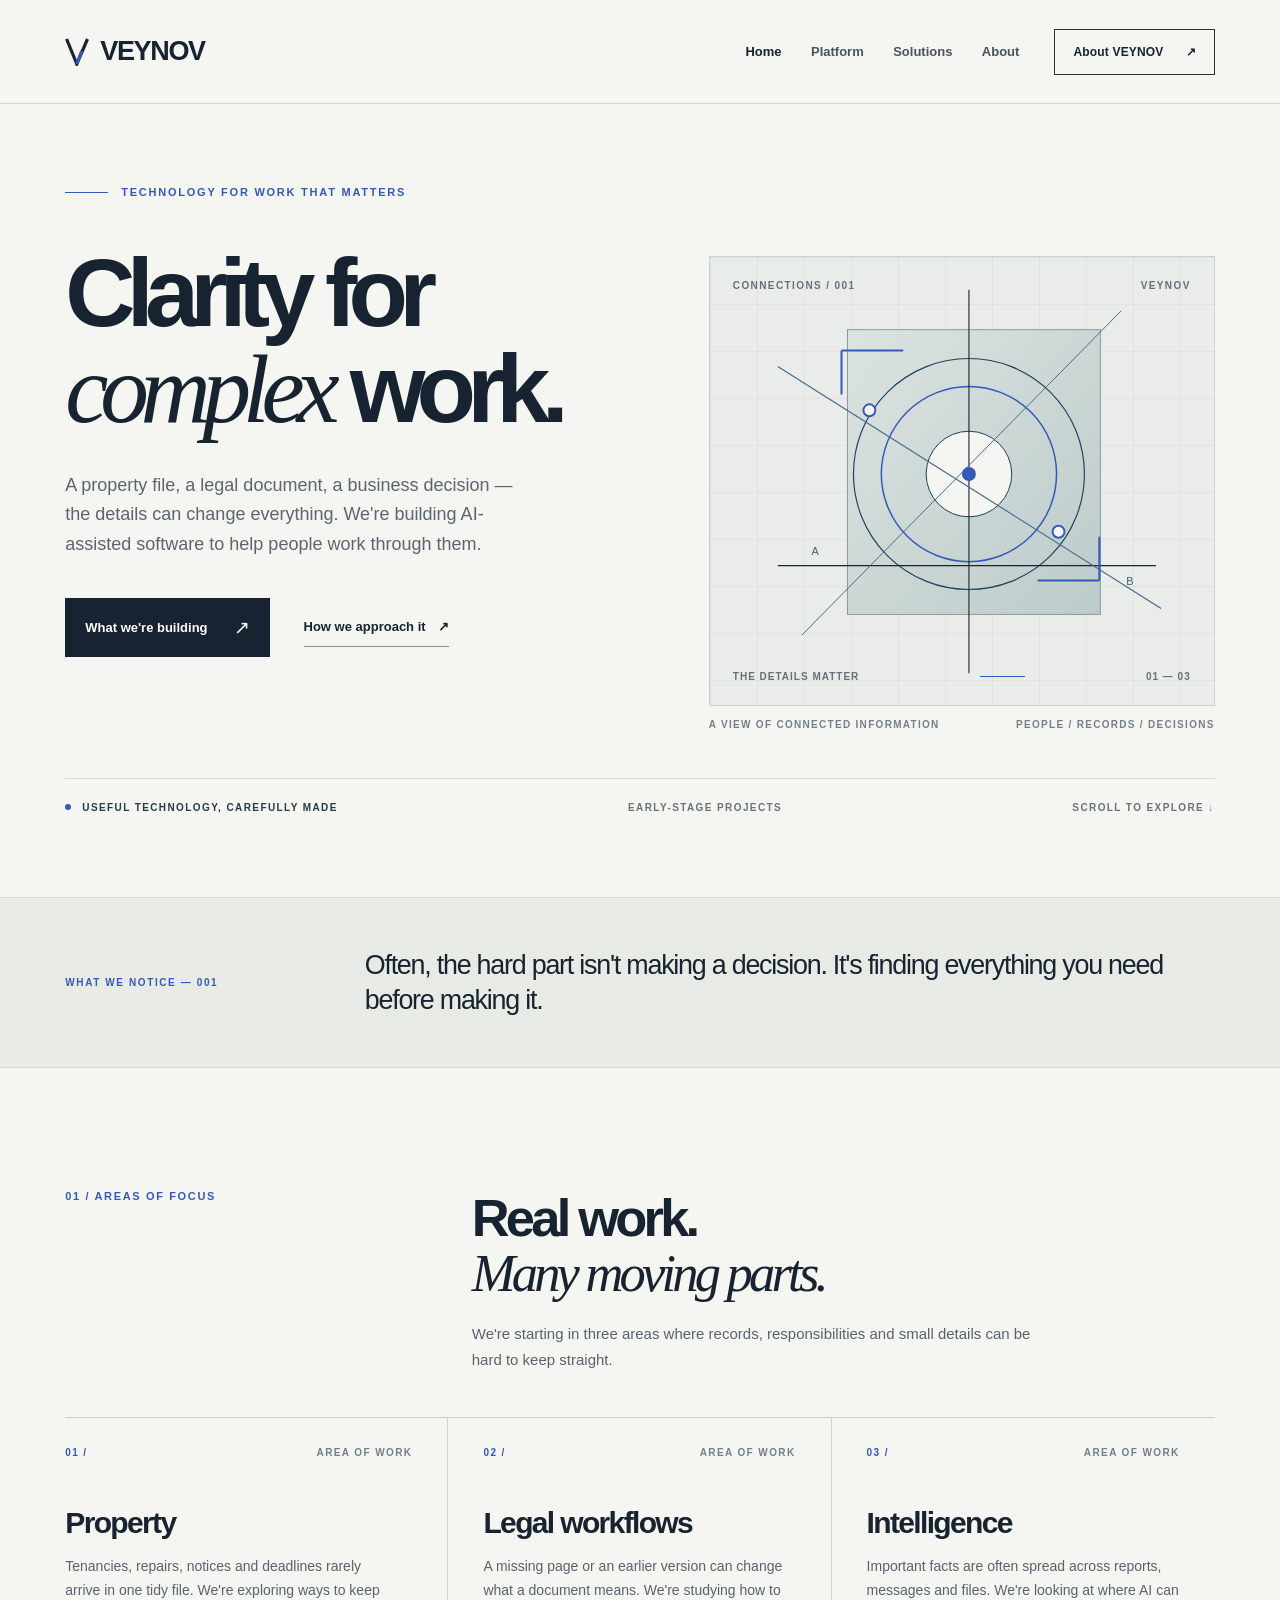
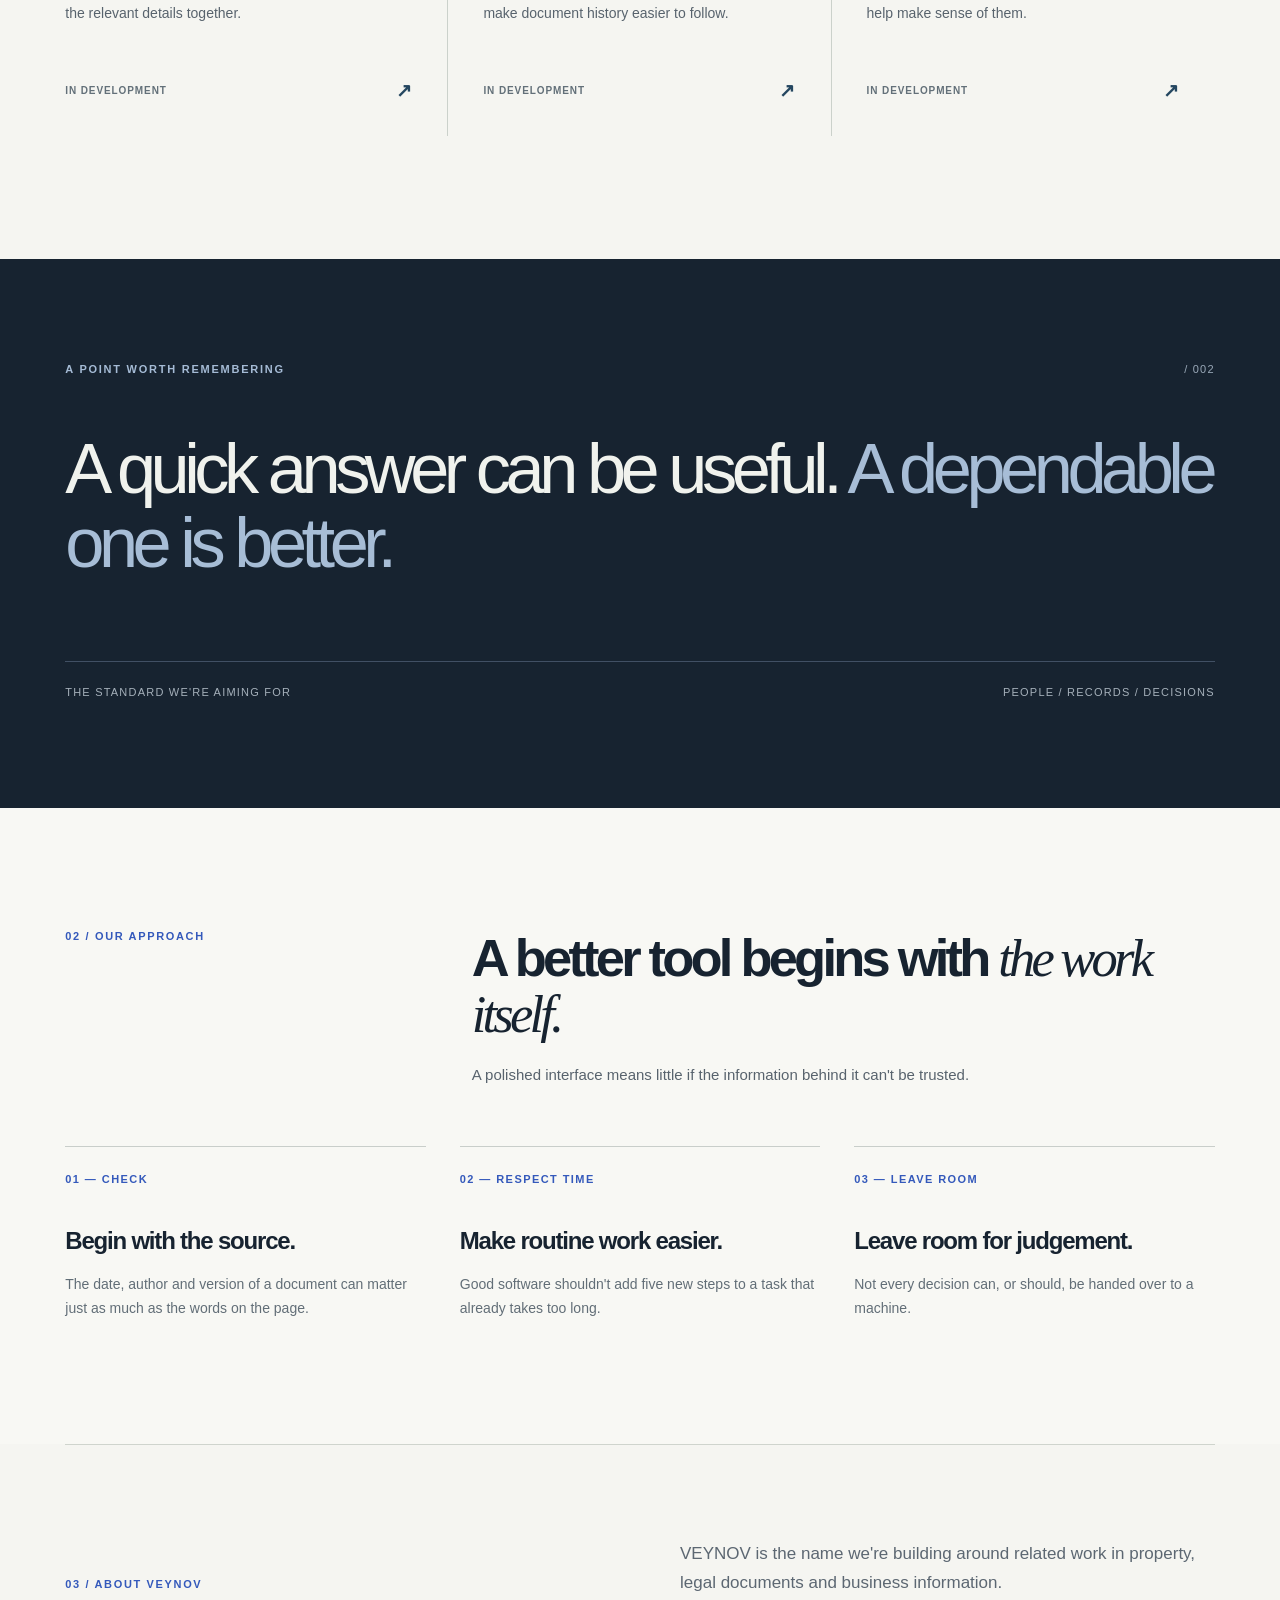
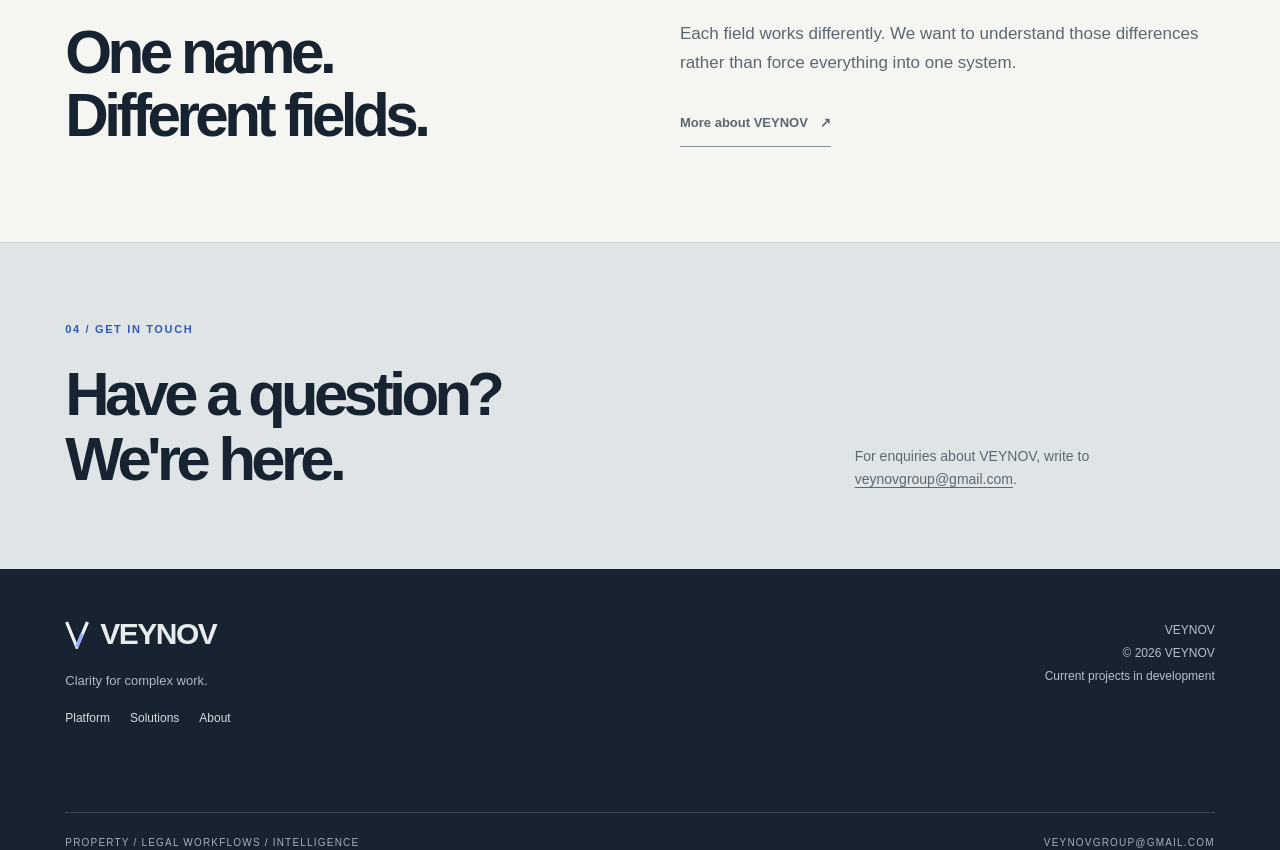
==== index.html @ aa2112ec "Add canonical and social metadata without opening indexing" ====
﻿<!doctype html><html lang="en"><head><meta charset="utf-8"><meta name="viewport" content="width=device-width, initial-scale=1"><meta name="color-scheme" content="light"><meta name="theme-color" content="#f5f5f1"><meta name="robots" content="noindex,follow"><meta name="description" content="VEYNOV is developing AI-assisted software for work where records, dates and decisions matter."><title>Clarity for complex work | VEYNOV</title><link rel="canonical" href="https://veynov.com/"><meta property="og:type" content="website"><meta property="og:site_name" content="VEYNOV"><meta property="og:title" content="Clarity for complex work | VEYNOV"><meta property="og:description" content="VEYNOV is developing AI-assisted software for work where records, dates and decisions matter."><meta property="og:url" content="https://veynov.com/"><meta name="twitter:card" content="summary"><link rel="icon" href="assets/favicon.svg" type="image/svg+xml"><link rel="stylesheet" href="assets/styles.css"></head><body><a class="skip-link" href="#main-content">Skip to content</a>
<header class="site-header"><div class="frame header-inner">
<a class="brand" href="./" aria-label="VEYNOV — Home"><svg class="brand-icon" viewBox="0 0 24 29" aria-hidden="true"><path d="M1.6 2L11.8 27 22.5 2" fill="none" stroke="currentColor" stroke-width="3.2"/><path d="M11.8 27L16.8 14" fill="none" stroke="#3459bb" stroke-width="3.2"/></svg><span class="brand-name">VEYNOV</span></a>
<nav class="nav" id="main-nav" aria-label="Main navigation"><a href="index.html" class="active" aria-current="page">Home</a><a href="platform.html">Platform</a><a href="solutions.html">Solutions</a><a href="about.html">About</a></nav>
<a class="nav-action" href="about.html">About VEYNOV <span aria-hidden="true">↗</span></a>
<button class="mobile-toggle" type="button" aria-label="Open menu" aria-controls="main-nav" aria-expanded="false"><svg viewBox="0 0 24 24" fill="none" aria-hidden="true"><path d="M3 7h18M3 12h18M3 17h18" stroke="currentColor" stroke-width="1.5" stroke-linecap="square"/></svg></button>
</div></header><main id="main-content"><div id="home"></div>
<section class="frame hero" aria-labelledby="hero-title">
<div class="hero-kicker"><span class="kicker-line"></span><span>Technology for work that matters</span></div>
<div class="hero-grid"><div class="hero-copy">
<h1 id="hero-title"><span class="line">Clarity for</span><span class="line"><span class="serif">complex</span> work.</span></h1>
<p class="hero-text">A property file, a legal document, a business decision — the details can change everything. We're building AI-assisted software to help people work through them.</p>
<div class="hero-buttons"><a class="primary-btn" href="solutions.html">What we're building <span class="arrow" aria-hidden="true">↗</span></a><a class="text-link" href="platform.html">How we approach it <span aria-hidden="true">↗</span></a></div>
</div>
<div class="hero-visual" aria-label="Abstract editorial geometric illustration depicting connected information, not a product screenshot">
<div class="visual-canvas">
<div class="canvas-top"><span>CONNECTIONS / 001</span><span>VEYNOV</span></div>
<svg viewBox="0 0 520 450" preserveAspectRatio="xMidYMid slice" aria-hidden="true"><defs><linearGradient id="recttone" x1="0" y1="0" x2="1" y2="1"><stop offset="0" stop-color="#dce3e0"/><stop offset="1" stop-color="#bccbca"/></linearGradient></defs>
<rect x="145" y="73" width="254" height="286" fill="url(#recttone)" stroke="#879aa2" stroke-width="1"/>
<circle cx="267" cy="218" r="116" fill="none" stroke="#1c415a" stroke-width="1.15"/>
<circle cx="267" cy="218" r="88" fill="none" stroke="#3459bb" stroke-width="1.5"/>
<circle cx="267" cy="218" r="43" fill="#f5f5f1" stroke="#1c415a" stroke-width="1"/>
<path d="M75 310H455M267 33V418" stroke="#172330" stroke-width="1.1"/>
<path d="M75 110L460 353" stroke="#476b8f" stroke-width="1.2"/>
<path d="M99 380L420 54" stroke="#476b8f" stroke-width="1"/>
<circle cx="267" cy="218" r="7" fill="#3459bb"/>
<circle cx="167" cy="154" r="6" fill="#f5f5f1" stroke="#3459bb" stroke-width="2"/>
<circle cx="357" cy="276" r="6" fill="#f5f5f1" stroke="#3459bb" stroke-width="2"/>
<path d="M139 94h62M139 94v44" fill="none" stroke="#3459bb" stroke-width="2"/>
<path d="M398 325h-62M398 325v-44" fill="none" stroke="#3459bb" stroke-width="2"/>
<text x="109" y="299" fill="#3e6277" font-size="11" font-family="Arial" letter-spacing="2">A</text>
<text x="425" y="329" fill="#3e6277" font-size="11" font-family="Arial" letter-spacing="2">B</text>
</svg>
<div class="canvas-bottom"><span>THE DETAILS MATTER</span><span class="bar"></span><span>01 — 03</span></div>
</div><div class="visual-caption"><span>A view of connected information</span><span>People / Records / Decisions</span></div>
</div></div>
<div class="hero-footer"><span><span class="pill-dot"></span>Useful technology, carefully made</span><span>Early-stage projects</span><span>Scroll to explore ↓</span></div>
</section>
<section class="intro-band" aria-label="VEYNOV philosophy"><div class="frame intro-inner"><span class="intro-label">WHAT WE NOTICE — 001</span><p class="intro-copy">Often, the hard part isn't making a decision. It's finding everything you need before making it.</p></div></section>
<section class="frame section" id="focus" aria-labelledby="focus-title"><div class="section-head"><span class="section-no">01 / Areas of focus</span><div><h2 class="section-title" id="focus-title">Real work.<br><em>Many moving parts.</em></h2><p class="section-sub">We're starting in three areas where records, responsibilities and small details can be hard to keep straight.</p></div></div>
<div class="focus-grid"><article class="focus-item"><div class="focus-meta"><span class="focus-number">01 /</span><span>Area of work</span></div><h3>Property</h3><p>Tenancies, repairs, notices and deadlines rarely arrive in one tidy file. We're exploring ways to keep the relevant details together.</p><div class="focus-bottom"><span>In development</span><span aria-hidden="true">↗</span></div></article>
<article class="focus-item"><div class="focus-meta"><span class="focus-number">02 /</span><span>Area of work</span></div><h3>Legal workflows</h3><p>A missing page or an earlier version can change what a document means. We're studying how to make document history easier to follow.</p><div class="focus-bottom"><span>In development</span><span aria-hidden="true">↗</span></div></article>
<article class="focus-item"><div class="focus-meta"><span class="focus-number">03 /</span><span>Area of work</span></div><h3>Intelligence</h3><p>Important facts are often spread across reports, messages and files. We're looking at where AI can help make sense of them.</p><div class="focus-bottom"><span>In development</span><span aria-hidden="true">↗</span></div></article></div></section>
<section class="ink-section" aria-labelledby="belief-title"><div class="frame"><div class="ink-top"><span class="ink-label">A POINT WORTH REMEMBERING</span><span class="ink-index">/ 002</span></div><h2 class="ink-statement" id="belief-title">A quick answer can be useful. <span>A dependable one is better.</span></h2><div class="ink-foot"><span>The standard we're aiming for</span><span>People / Records / Decisions</span></div></div></section>
<section class="approach-section" id="approach" aria-labelledby="approach-title"><div class="frame section"><div class="section-head"><span class="section-no">02 / Our approach</span><div><h2 class="section-title" id="approach-title">A better tool begins with <em>the work itself.</em></h2><p class="section-sub">A polished interface means little if the information behind it can't be trusted.</p></div></div><div class="approach-grid"><article class="approach-item"><span class="number">01 — CHECK</span><h3>Begin with the source.</h3><p>The date, author and version of a document can matter just as much as the words on the page.</p></article><article class="approach-item"><span class="number">02 — RESPECT TIME</span><h3>Make routine work easier.</h3><p>Good software shouldn't add five new steps to a task that already takes too long.</p></article><article class="approach-item"><span class="number">03 — LEAVE ROOM</span><h3>Leave room for judgement.</h3><p>Not every decision can, or should, be handed over to a machine.</p></article></div></div></section>
<section id="about" class="frame" aria-labelledby="about-title"><div class="about-grid"><div><span class="section-no">03 / About VEYNOV</span><h2 id="about-title" style="margin-top:30px">One name.<br>Different fields.</h2></div><div class="about-copy"><p>VEYNOV is the name we're building around related work in property, legal documents and business information.</p><p>Each field works differently. We want to understand those differences rather than force everything into one system.</p><a href="about.html" class="text-link">More about VEYNOV <span aria-hidden="true">↗</span></a></div></div></section>
<section class="contact" id="next" aria-labelledby="contact-title"><div class="frame contact-inner"><div><span class="section-no">04 / Get in touch</span><h2 id="contact-title">Have a question?<br>We're here.</h2></div><p class="contact-note">For enquiries about VEYNOV, write to <a href="mailto:veynovgroup@gmail.com" style="text-decoration:underline;text-underline-offset:3px">veynovgroup@gmail.com</a>.</p></div></section>
</main><footer class="site-footer"><div class="frame footer-inner"><div><a href="./" class="brand" aria-label="VEYNOV — Home"><svg class="brand-icon" viewBox="0 0 24 29" aria-hidden="true"><path d="M1.6 2L11.8 27 22.5 2" fill="none" stroke="#eef2f4" stroke-width="3.2"/><path d="M11.8 27L16.8 14" fill="none" stroke="#8faeff" stroke-width="3.2"/></svg><span class="brand-name">VEYNOV</span></a><p style="color:#aebac6;font-size:13px;margin-top:18px;line-height:1.5">Clarity for complex work.</p><nav aria-label="Footer links" class="footer-links"><a href="platform.html">Platform</a><a href="solutions.html">Solutions</a><a href="about.html">About</a></nav></div><div class="footer-right">VEYNOV<br>© 2026 VEYNOV<br>Current projects in development</div></div><div class="frame"><div class="footer-divider"></div><div class="footer-bottom"><span>Property / Legal workflows / Intelligence</span><span><a href="mailto:veynovgroup@gmail.com">veynovgroup@gmail.com</a></span></div></div></footer><script src="assets/app.js" defer></script></body></html>
---- assets/styles.css ----
:root{--ink:#172330;--ink2:#2b3845;--blue:#3459bb;--blue2:#5275cf;--paper:#f5f5f1;--off:#ebede8;--rule:#d4d8d3;--muted:#58636d;--white:#fff;--display:Arial,Helvetica,sans-serif;--body:Arial,Helvetica,sans-serif}
*,*::before,*::after{box-sizing:border-box}
html{scroll-behavior:smooth}
body{margin:0;background:var(--paper);color:var(--ink);font-family:var(--body);-webkit-font-smoothing:antialiased}
a{color:inherit;text-decoration:none}
button{font:inherit;cursor:pointer}
a:focus-visible,button:focus-visible{outline:3px solid var(--blue);outline-offset:4px}
.frame{max-width:1536px;margin:auto;padding-left:clamp(24px,5.1vw,82px);padding-right:clamp(24px,5.1vw,82px)}
.preview{background:#e8eae6;border-bottom:1px solid var(--rule);font-size:10px;font-weight:700;letter-spacing:.17em;text-transform:uppercase;color:#5a666e}
.preview-inner{display:flex;justify-content:space-between;align-items:center;min-height:31px;gap:20px}
.preview-mark{color:#31549d}
.site-header{position:relative;z-index:10;border-bottom:1px solid var(--rule);background:var(--paper)}
.header-inner{display:flex;justify-content:space-between;align-items:center;height:103px;gap:35px}
.brand{display:inline-flex;align-items:center;gap:11px;white-space:nowrap}
.brand-icon{width:24px;height:29px;display:block;flex:none}
.brand-name{font-family:var(--display);font-size:27px;line-height:1;font-weight:800;letter-spacing:-.045em}
.nav{display:flex;gap:clamp(18px,2.3vw,39px);align-items:center;margin-left:auto}
.nav a{font-size:13px;font-weight:600;color:#48535e;transition:color .2s}
.nav a:hover{color:var(--blue)}
.nav a.active{color:var(--ink)}
.nav-action{display:inline-flex;gap:22px;align-items:center;border:1px solid #253140;padding:15px 18px;font-size:12px;font-weight:700;letter-spacing:.015em;white-space:nowrap;transition:.2s}
.nav-action:hover{background:var(--ink);color:white}
.nav-action svg{width:14px;height:14px}
.mobile-toggle{display:none;border:1px solid var(--rule);background:transparent;padding:10px;align-items:center;justify-content:center;width:45px;height:43px}
.mobile-toggle svg{width:21px;height:21px}
.hero{padding-top:82px;padding-bottom:84px;position:relative;min-height:730px}
.hero-kicker{display:flex;align-items:center;gap:13px;font-size:11px;font-weight:700;letter-spacing:.16em;text-transform:uppercase;color:var(--blue);margin-bottom:47px}
.kicker-line{height:1px;width:43px;background:var(--blue)}
.hero-grid{display:grid;grid-template-columns:minmax(0,1.07fr) minmax(0,.93fr);gap:clamp(35px,4.8vw,90px);align-items:start}
h1,h2,h3,p{margin:0}
h1{font-family:var(--display);font-size:clamp(67px,7.6vw,117px);line-height:.99;letter-spacing:-.09em;font-weight:600;max-width:840px}
h1 .line{display:block;white-space:nowrap}
h1 .serif{font-family:Georgia,'Times New Roman',serif;font-style:italic;letter-spacing:-.085em;font-weight:400}
.hero-text{font-size:18px;line-height:1.65;max-width:460px;color:#5b6670;margin-top:33px}
.hero-buttons{display:flex;align-items:center;gap:34px;margin-top:38px;flex-wrap:wrap}
.primary-btn{display:inline-flex;align-items:center;justify-content:space-between;min-width:202px;gap:26px;padding:18px 20px;background:var(--ink);color:white;font-size:13px;font-weight:700;transition:background .2s}
.primary-btn:hover{background:var(--blue)}
.primary-btn .arrow{font-size:19px;font-weight:400}
.text-link{display:inline-flex;align-items:center;gap:12px;padding:12px 0;border-bottom:1px solid #88919a;font-size:13px;font-weight:700;transition:color .2s}
.text-link:hover{color:var(--blue)}
.hero-visual{margin-top:11px;min-width:0}
.visual-canvas{height:450px;position:relative;overflow:hidden;background:#e9ece8;border:1px solid #dce0db}
.visual-canvas::before{content:"";position:absolute;inset:0;background-image:linear-gradient(#bec7ca50 1px,transparent 1px),linear-gradient(90deg,#bec7ca50 1px,transparent 1px);background-size:47px 47px;opacity:.7}
.visual-canvas svg{position:absolute;inset:0;width:100%;height:100%}
.canvas-top{position:absolute;top:23px;left:23px;right:23px;display:flex;justify-content:space-between;color:#647078;font-size:10px;letter-spacing:.14em;font-weight:700;z-index:2}
.canvas-bottom{position:absolute;bottom:23px;left:23px;right:23px;display:flex;justify-content:space-between;align-items:center;color:#66717a;font-size:10px;letter-spacing:.1em;font-weight:700;z-index:2}
.canvas-bottom .bar{width:45px;height:1px;background:var(--blue)}
.visual-caption{display:flex;justify-content:space-between;align-items:center;margin-top:13px;font-size:10px;letter-spacing:.13em;text-transform:uppercase;font-weight:700;color:#748087}
.hero-footer{display:flex;align-items:center;justify-content:space-between;margin-top:48px;padding-top:23px;border-top:1px solid var(--rule);font-size:10px;font-weight:700;text-transform:uppercase;letter-spacing:.14em;color:#69737a}
.hero-footer span:first-child{color:#273a48}
.pill-dot{display:inline-block;width:6px;height:6px;margin-right:11px;border-radius:50%;background:var(--blue);vertical-align:1px}
.intro-band{background:#e8eae5;border-top:1px solid #d5d9d3;border-bottom:1px solid #d5d9d3}
.intro-inner{min-height:169px;display:flex;align-items:center;justify-content:space-between;gap:35px}
.intro-label{color:var(--blue);font-size:10px;font-weight:700;letter-spacing:.16em;white-space:nowrap}
.intro-copy{font-size:clamp(20px,2.1vw,30px);line-height:1.3;letter-spacing:-.046em;max-width:850px;font-weight:500}
.section{padding-top:122px;padding-bottom:123px}
.section-head{display:grid;grid-template-columns:1fr 2fr;gap:35px;padding-bottom:43px;align-items:start}
.section-no{font-size:11px;color:var(--blue);font-weight:700;letter-spacing:.15em;text-transform:uppercase}
.section-title{font-size:clamp(39px,4.1vw,63px);font-weight:550;letter-spacing:-.072em;line-height:1.05;max-width:860px}
.section-title em{font-family:Georgia,serif;font-weight:400}
.section-sub{max-width:570px;font-size:15px;line-height:1.75;color:var(--muted);margin-top:20px}
.focus-grid{display:grid;grid-template-columns:repeat(3,minmax(0,1fr));border-top:1px solid #cbd1cb}
.focus-item{min-height:318px;padding:29px 35px 34px 0;display:flex;flex-direction:column;position:relative;border-right:1px solid #cbd1cb}
.focus-item+.focus-item{padding-left:35px}
.focus-item:last-child{border-right:0}
.focus-meta{display:flex;align-items:center;justify-content:space-between;gap:7px;font-size:10px;text-transform:uppercase;letter-spacing:.14em;color:#718089;font-weight:700}
.focus-number{color:var(--blue)}
.focus-item h3{font-size:30px;letter-spacing:-.055em;line-height:1.15;margin-top:48px;margin-bottom:15px;font-weight:600}
.focus-item p{font-size:14px;line-height:1.68;color:var(--muted);max-width:330px}
.focus-bottom{display:flex;justify-content:space-between;margin-top:auto;padding-top:28px;align-items:center;color:#637079;text-transform:uppercase;letter-spacing:.09em;font-size:10px;font-weight:700}
.focus-bottom span:last-child{font-size:19px;color:#244660}
.ink-section{background:var(--ink);color:#f0f2ed;padding:104px 0 110px}
.ink-top{display:flex;justify-content:space-between;align-items:start;gap:30px}
.ink-label{font-size:11px;font-weight:700;letter-spacing:.16em;color:#a5bbd5}
.ink-index{color:#9aa9b8;font-size:11px;letter-spacing:.11em}
.ink-statement{font-size:clamp(42px,5.5vw,86px);line-height:1.06;max-width:1150px;letter-spacing:-.078em;margin-top:57px;font-weight:500}
.ink-statement span{color:#a7bdd6}
.ink-foot{margin-top:80px;border-top:1px solid #415064;padding-top:24px;display:flex;justify-content:space-between;gap:20px;align-items:center;color:#a5b0ba;font-size:11px;text-transform:uppercase;letter-spacing:.11em}
.approach-section{background:#f8f8f4}
.approach-grid{display:grid;grid-template-columns:repeat(3,1fr);gap:34px;margin-top:15px}
.approach-item{border-top:1px solid #c9ceca;padding-top:22px}
.approach-item .number{font-size:11px;letter-spacing:.13em;color:var(--blue);font-weight:700}
.approach-item h3{font-size:24px;letter-spacing:-.05em;margin-top:40px;margin-bottom:16px;line-height:1.18}
.approach-item p{font-size:14px;line-height:1.75;color:#626e77;max-width:360px}
.about-grid{display:grid;grid-template-columns:1fr 1fr;gap:80px;align-items:end;padding:95px 0;border-top:1px solid #cfd4cd}
.about-grid h2{font-size:clamp(40px,4.7vw,70px);font-weight:550;letter-spacing:-.075em;line-height:1.04}
.about-copy{max-width:520px;font-size:17px;line-height:1.7;color:#5c6772}
.about-copy p+p{margin-top:23px}
.about-copy .text-link{margin-top:22px}
.contact{background:#dfe5e6;border-top:1px solid #cbd3d5}
.contact-inner{padding-top:76px;padding-bottom:78px;display:flex;align-items:end;justify-content:space-between;gap:32px}
.contact h2{font-size:clamp(38px,4.8vw,65px);letter-spacing:-.075em;line-height:1.05;font-weight:550;max-width:690px;margin-top:25px}
.contact-note{font-size:14px;line-height:1.65;color:#5b6974;max-width:360px}
.site-footer{background:#172330;color:#e7ebed}
.footer-inner{padding-top:50px;padding-bottom:33px;display:flex;justify-content:space-between;gap:30px}
.site-footer .brand-name{font-size:30px}
.footer-right{font-size:12px;color:#b5c0ca;text-align:right;line-height:1.9}
.footer-divider{height:1px;background:#3b4a5a;margin-top:54px}
.footer-bottom{display:flex;justify-content:space-between;gap:20px;padding-top:22px;font-size:10px;line-height:1.5;text-transform:uppercase;letter-spacing:.12em;color:#a4b0bb}
@media(max-width:1100px){.header-inner{height:88px}.nav{gap:17px}.nav-action{display:none}.hero{min-height:0}.hero-grid{gap:30px}h1{font-size:clamp(60px,7.1vw,87px)}.visual-canvas{height:395px}.hero-footer{margin-top:40px}}
@media(max-width:760px){
.frame{padding-left:24px;padding-right:24px}.preview-inner{min-height:29px}.preview{font-size:9px;letter-spacing:.08em}.preview-inner span:last-child{display:none}
.site-header{border-bottom:1px solid #d7dbd4}.header-inner{height:73px}.brand{gap:8px}.brand-icon{width:20px;height:24px}.brand-name{font-size:24px}.mobile-toggle{display:inline-flex;margin-left:auto}
.nav{display:none;position:absolute;left:0;top:72px;width:100%;z-index:9;background:var(--paper);padding:15px 24px 27px;border-bottom:1px solid var(--rule);box-shadow:0 10px 25px #17233015;flex-direction:column;align-items:stretch;margin-left:0;gap:0}.nav.open{display:flex}.nav a{padding:13px 0;border-bottom:1px solid #dfe2db;font-size:15px}.nav-action{display:none}
.hero{padding-top:48px;padding-bottom:47px}.hero-kicker{font-size:9px;letter-spacing:.135em;margin-bottom:31px;gap:8px}.kicker-line{width:23px}
.hero-grid{display:block}h1{font-size:clamp(49px,11.5vw,78px);line-height:1.025;letter-spacing:-.085em}h1 .line{white-space:normal}.hero-text{font-size:15px;line-height:1.68;margin-top:25px;max-width:560px}.hero-buttons{gap:23px;margin-top:27px}.primary-btn{padding:15px 17px;min-width:179px;font-size:12px}.text-link{font-size:12px}
.hero-visual{margin-top:43px}.visual-canvas{height:295px}.canvas-top{top:16px;left:16px;right:16px;font-size:9px}.canvas-bottom{bottom:16px;left:16px;right:16px;font-size:9px}.visual-caption{font-size:9px}.hero-footer{margin-top:27px;padding-top:18px;font-size:9px;line-height:1.5;gap:18px}
.intro-inner{padding-top:35px;padding-bottom:35px;display:block;min-height:0}.intro-label{font-size:9px}.intro-copy{font-size:23px;line-height:1.35;margin-top:17px}
.section{padding-top:70px;padding-bottom:73px}.section-head{display:block;padding-bottom:29px}.section-no{font-size:10px}.section-title{font-size:clamp(38px,9vw,53px);margin-top:22px}.section-sub{font-size:14px;margin-top:17px}
.focus-grid{display:block}.focus-item,.focus-item+.focus-item{min-height:0;padding:23px 0 26px;border-right:0;border-bottom:1px solid #cbd1cb}.focus-item h3{font-size:27px;margin-top:30px;margin-bottom:12px}.focus-item p{font-size:14px;max-width:520px}.focus-bottom{padding-top:28px}.focus-item:last-child{border-bottom:0}
.ink-section{padding:67px 0 72px}.ink-label,.ink-index{font-size:9px}.ink-statement{font-size:clamp(38px,9.2vw,57px);line-height:1.12;margin-top:36px}.ink-foot{margin-top:52px;padding-top:21px;font-size:9px}
.approach-grid{display:block}.approach-item{padding:20px 0 36px}.approach-item h3{margin-top:24px;font-size:23px;margin-bottom:12px}.approach-item p{max-width:600px}
.about-grid{display:block;padding:66px 0}.about-grid h2{font-size:44px}.about-copy{font-size:15px;margin-top:28px}
.contact-inner{display:block;padding-top:64px;padding-bottom:67px}.contact h2{font-size:43px;margin-top:19px}.contact-note{margin-top:24px}
.footer-inner{display:block;padding-top:39px}.footer-right{text-align:left;margin-top:30px}.footer-divider{margin-top:35px}.footer-bottom{display:block;font-size:9px}.footer-bottom span{display:block;margin-top:10px}
}
@media(max-width:365px){h1{font-size:46px}.hero-buttons{gap:15px}.visual-canvas{height:260px}}
@media(prefers-reduced-motion:reduce){html{scroll-behavior:auto}*{transition:none!important}}

/* Review R2: keyboard accessibility and restrained visual refinements */
.skip-link{position:absolute;z-index:99;top:-90px;left:16px;background:var(--ink);color:#fff;padding:14px 20px;font-size:14px}
.skip-link:focus{top:14px}
.preview-mark{letter-spacing:.17em}
.hero-visual .visual-canvas{border-color:#c7d3d3}
.nav a[aria-current="page"]{color:var(--ink)}
@media(max-width:760px){.nav a{min-height:44px;display:flex;align-items:center}.canvas-bottom,.canvas-top,.visual-caption{font-size:10px}.hero-footer{font-size:10px}}
@media(prefers-contrast:more){:root{--muted:#35414b;--rule:#87939a}.intro-label,.section-no,.focus-number,.hero-kicker{color:#203c8e}}


/* VEYNOV BUILD R1 — MULTIPAGE EXTENSION / internal QA only */
:root {--content:1536px}
body {min-width:280px}
.preview {background:#e7eae6}
.site-header {position:relative}
.brand-name{letter-spacing:-.05em}
.nav a.active, .nav a[aria-current="page"]{color:var(--ink);font-weight:750}
.nav a:hover,.footer-links a:hover{color:var(--blue)}
.site-footer .footer-links a:hover{color:#fff}
.footer-links{display:flex;gap:20px;flex-wrap:wrap;margin-top:21px}
.footer-links a{color:#d6dce0;font-size:12px}
.subhero{padding-top:103px;padding-bottom:93px}
.subhero-grid{display:grid;grid-template-columns:minmax(0,1.13fr) minmax(260px,.7fr);gap:clamp(35px,8vw,145px);align-items:start}
.overline{font-size:11px;letter-spacing:.16em;text-transform:uppercase;color:var(--blue);font-weight:750;display:flex;gap:14px;align-items:center;margin-bottom:44px}
.overline:before{content:"";height:1px;width:43px;background:var(--blue)}
.page-h1{font-size:clamp(61px,7vw,110px);line-height:.97;letter-spacing:-.085em;font-weight:570;max-width:1000px}
.page-h1 em{font-family:Georgia,serif;font-weight:400}
.lead{font-size:clamp(16px,1.65vw,20px);line-height:1.65;color:var(--muted);max-width:560px;margin-top:38px}
.page-note{border-top:1px solid #abb8b9;padding-top:18px;color:#566672;align-self:end;margin-top:80px;font-size:14px;line-height:1.75;max-width:335px}
.page-note strong{display:block;color:var(--ink);font-size:10px;letter-spacing:.13em;text-transform:uppercase;margin-bottom:12px}
.section-tight{padding-top:82px;padding-bottom:88px}
.detail-row{display:grid;grid-template-columns:75px 1fr 1.2fr;align-items:start;gap:32px;border-top:1px solid #c5cdc9;padding:32px 0 38px}
.detail-row:last-child{border-bottom:1px solid #c5cdc9}
.detail-no{font-size:11px;letter-spacing:.14em;color:var(--blue);font-weight:700;padding-top:7px}
.detail-row h3{font-size:clamp(27px,2.8vw,41px);font-weight:550;letter-spacing:-.062em;line-height:1.12}
.detail-row p{font-size:15px;line-height:1.74;color:var(--muted);max-width:560px}
.sticker{display:inline-block;border:1px solid #93a4a9;color:#405667;padding:7px 10px;text-transform:uppercase;font-size:10px;font-weight:700;letter-spacing:.12em;margin-bottom:20px}
.paper-panel{background:#e7ece8;border:1px solid #cbd5d2;padding:clamp(26px,5vw,56px)}
.panel-kicker{font-size:10px;letter-spacing:.17em;color:var(--blue);text-transform:uppercase;font-weight:700}
.panel-title{font-size:clamp(28px,3.2vw,45px);line-height:1.1;letter-spacing:-.06em;margin-top:22px;margin-bottom:19px}
.panel-desc{font-size:15px;line-height:1.75;color:var(--muted);max-width:575px}
.two-col{display:grid;grid-template-columns:1fr 1fr;gap:clamp(26px,6vw,100px)}
.index-line{padding:18px 0;border-top:1px solid #c9d0cb;display:flex;justify-content:space-between;gap:18px}
.index-line span:first-child{color:var(--ink);font-size:15px;font-weight:600}
.index-line span:last-child{color:var(--blue);font-size:10px;letter-spacing:.1em;text-transform:uppercase;font-weight:700}
.status{display:inline-flex;align-items:center;gap:9px;color:#3e5c71;font-size:10px;font-weight:750;letter-spacing:.1em;text-transform:uppercase}
.status:before{content:"";height:7px;width:7px;border-radius:50%;background:#3459bb}
.solutions-list{border-top:1px solid #c7cfcb}
.solution-card{display:grid;grid-template-columns:65px 1.1fr 1fr;gap:29px;padding:45px 0;border-bottom:1px solid #c7cfcb;align-items:start}
.solution-num{color:var(--blue);font-size:11px;letter-spacing:.14em;font-weight:750}
.solution-card h2{font-size:clamp(44px,5vw,76px);letter-spacing:-.072em;font-weight:550;line-height:1}
.solution-card p{font-size:16px;line-height:1.74;color:var(--muted);max-width:570px;margin-top:20px}
.solution-side{padding-top:10px}
.solution-side small{display:block;margin-top:28px;color:#60717d;font-size:12px;line-height:1.6}
.quote-section{padding:104px 0;background:#172330;color:#fff}
.quote-section blockquote{font-size:clamp(38px,5.2vw,78px);letter-spacing:-.075em;line-height:1.1;font-weight:500;max-width:1100px;margin:42px 0 0}
.quote-section blockquote em{font-family:Georgia,serif;font-weight:400;color:#b8cbe1}
.cta-strip{background:#dfe5e6;border-top:1px solid #cbd3d5;padding:70px 0 76px}
.cta-grid{display:flex;justify-content:space-between;gap:34px;align-items:center}
.cta-grid h2{font-size:clamp(35px,4.5vw,62px);letter-spacing:-.07em;line-height:1.08;font-weight:550;max-width:730px}
.cta-grid p{max-width:350px;color:#4c5f6a;font-size:14px;line-height:1.7}
.qa-banner{border-left:3px solid #3459bb;padding:14px 19px;background:#e8ece9;color:#4c5b64;font-size:13px;line-height:1.6}
.form-placeholder{padding:36px;background:#e6eae6;border:1px solid #cbd4ce;max-width:550px}
.form-placeholder p{color:#52636d;font-size:15px;line-height:1.65;margin-top:12px}
.smallmeta{font-size:10px;color:#657681;text-transform:uppercase;letter-spacing:.13em;font-weight:700}
.legal-copy{max-width:840px;font-size:16px;line-height:1.8;color:#495863}
.legal-copy h2{margin:34px 0 12px;color:var(--ink);font-size:28px;letter-spacing:-.05em}
.legal-copy p{margin-bottom:17px}
.page-art{position:relative;min-height:325px;margin-top:37px;background:#e6eae6;border:1px solid #ccd5d1;overflow:hidden}
.page-art svg{width:100%;height:100%;position:absolute;inset:0}
.page-art .art-label{position:absolute;bottom:15px;left:19px;font-size:10px;font-weight:750;color:#566973;letter-spacing:.11em;text-transform:uppercase;z-index:1}
@media(max-width:900px){.subhero-grid{grid-template-columns:1fr 1fr;gap:25px}.solution-card{grid-template-columns:45px 1fr 1fr;gap:15px}.detail-row{grid-template-columns:50px 1fr 1.2fr;gap:17px}}
@media(max-width:760px){.subhero{padding-top:55px;padding-bottom:62px}.subhero-grid{display:block}.page-h1{font-size:clamp(46px,11.2vw,70px)}.lead{margin-top:26px;font-size:15px}.overline{margin-bottom:30px;font-size:9px}.overline:before{width:24px}.page-note{margin-top:36px;max-width:unset}.detail-row,.solution-card{display:block;padding:28px 0 32px}.detail-row h3,.solution-card h2{margin-top:17px}.detail-row p,.solution-card p{margin-top:18px}.solution-side{padding-top:20px}.solution-side small{margin-top:14px}.section-tight{padding-top:62px;padding-bottom:66px}.two-col{display:block}.two-col>*+*{margin-top:35px}.page-art{min-height:255px;margin-top:28px}.quote-section{padding:70px 0}.quote-section blockquote{font-size:clamp(38px,9vw,58px)}.cta-grid{display:block}.cta-grid p{margin-top:22px}.footer-links{gap:12px 19px}.paper-panel{padding:27px}}
@media(prefers-reduced-motion:reduce){*{scroll-behavior:auto!important;transition:none!important}}

/* Guard against unusually long headings in narrow devices */
.page-h1,.section-title{overflow-wrap:break-word}
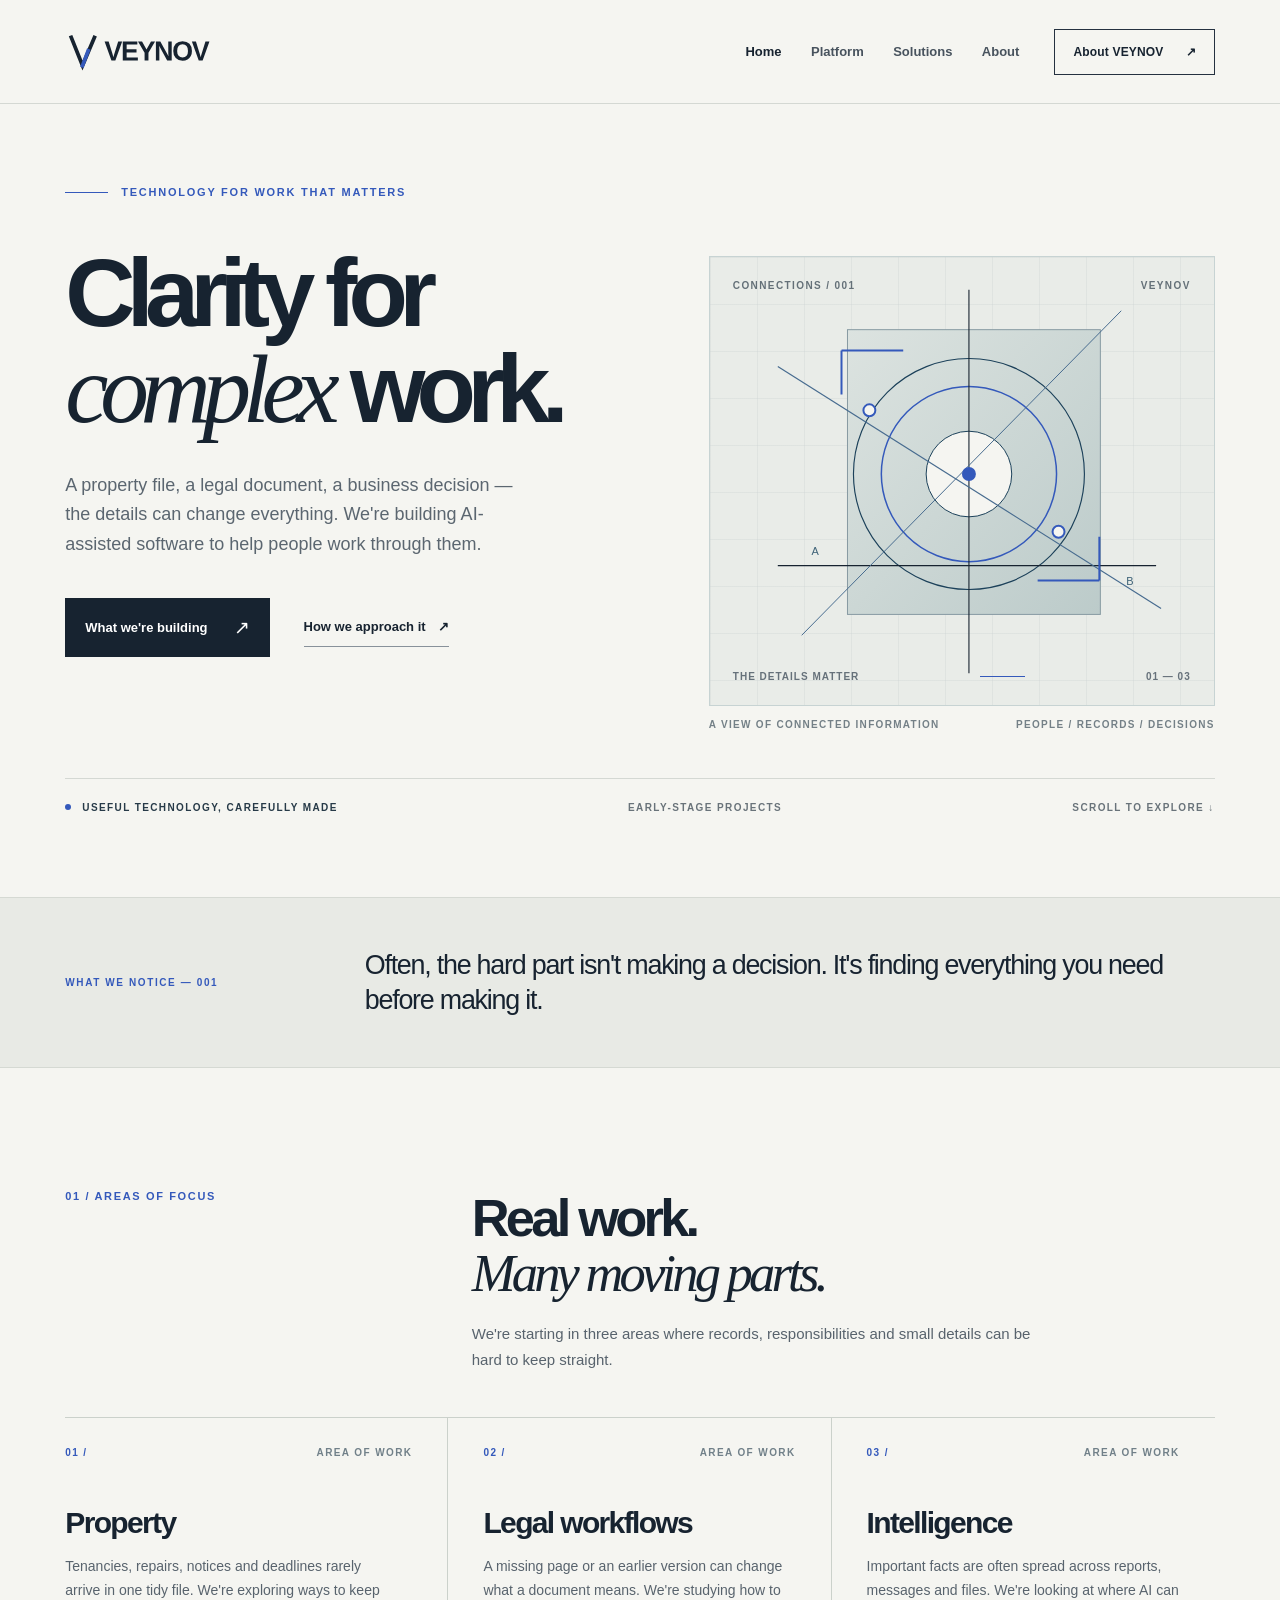
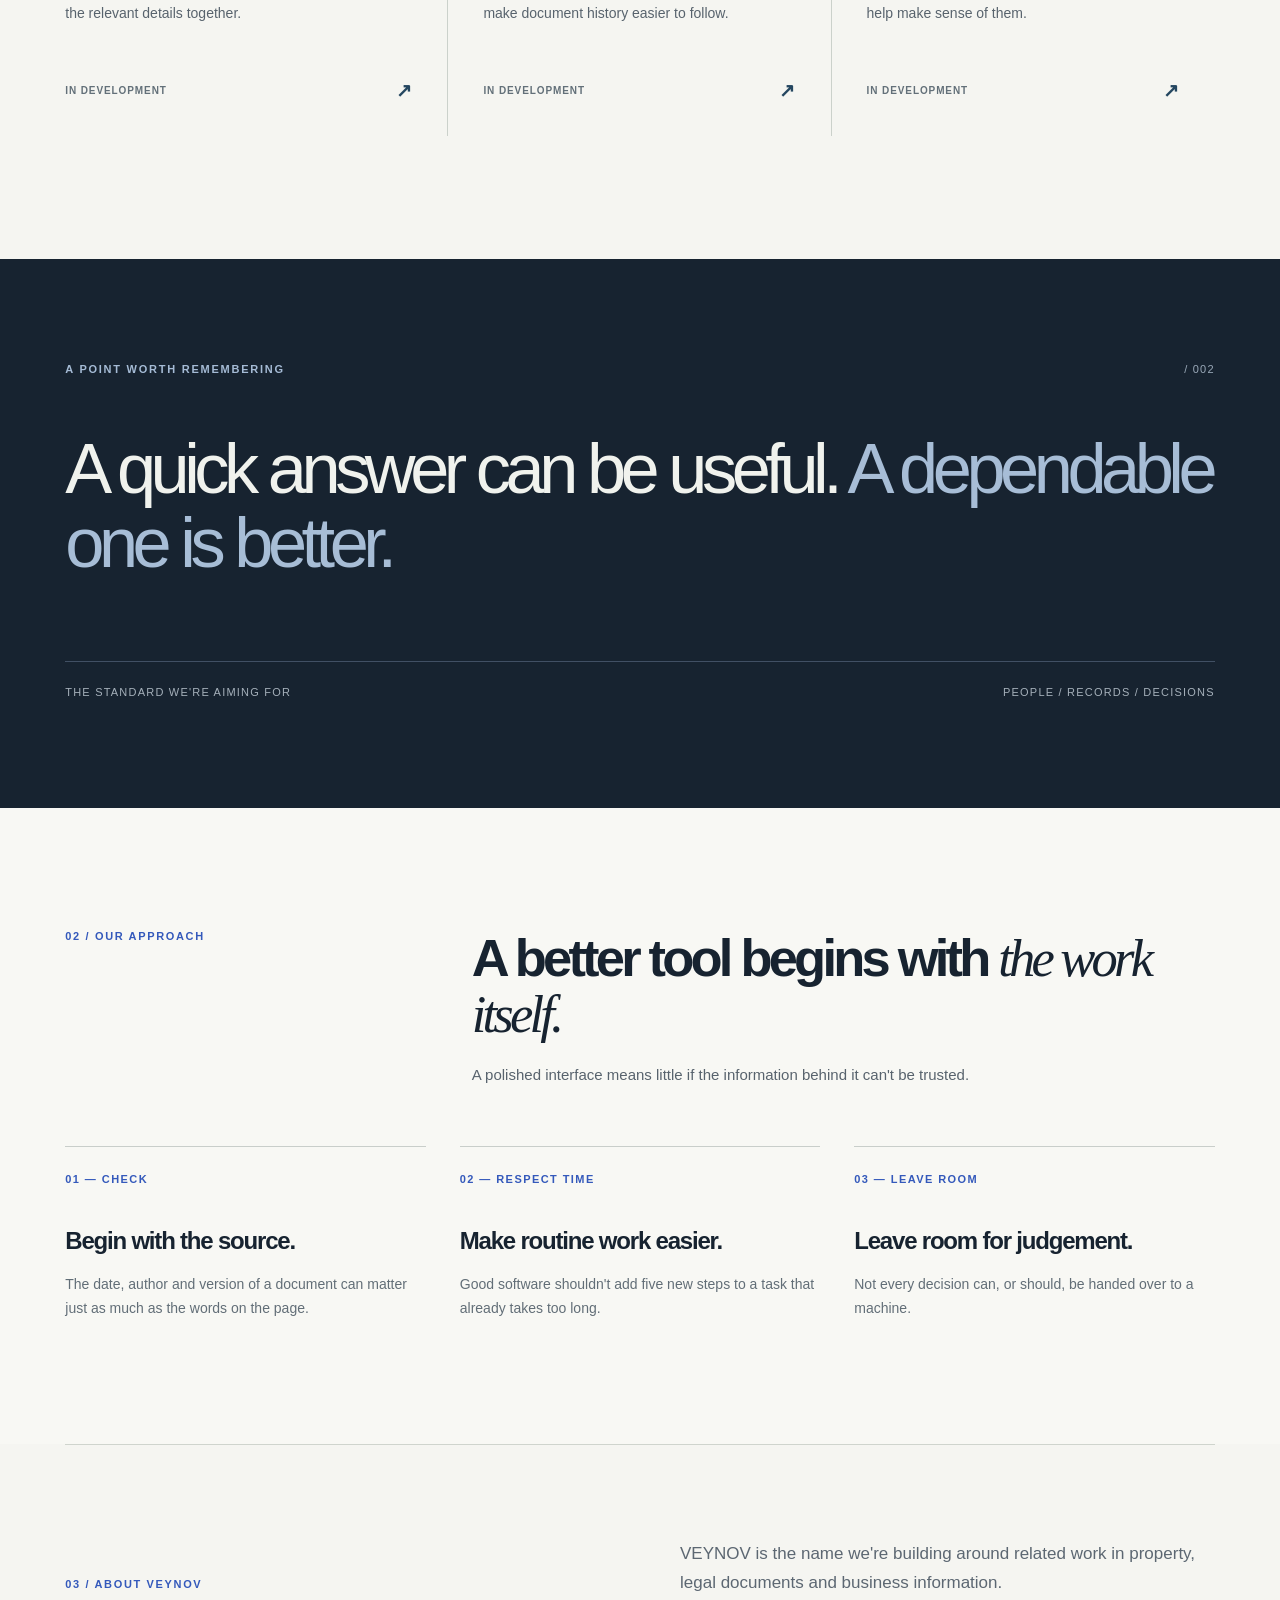
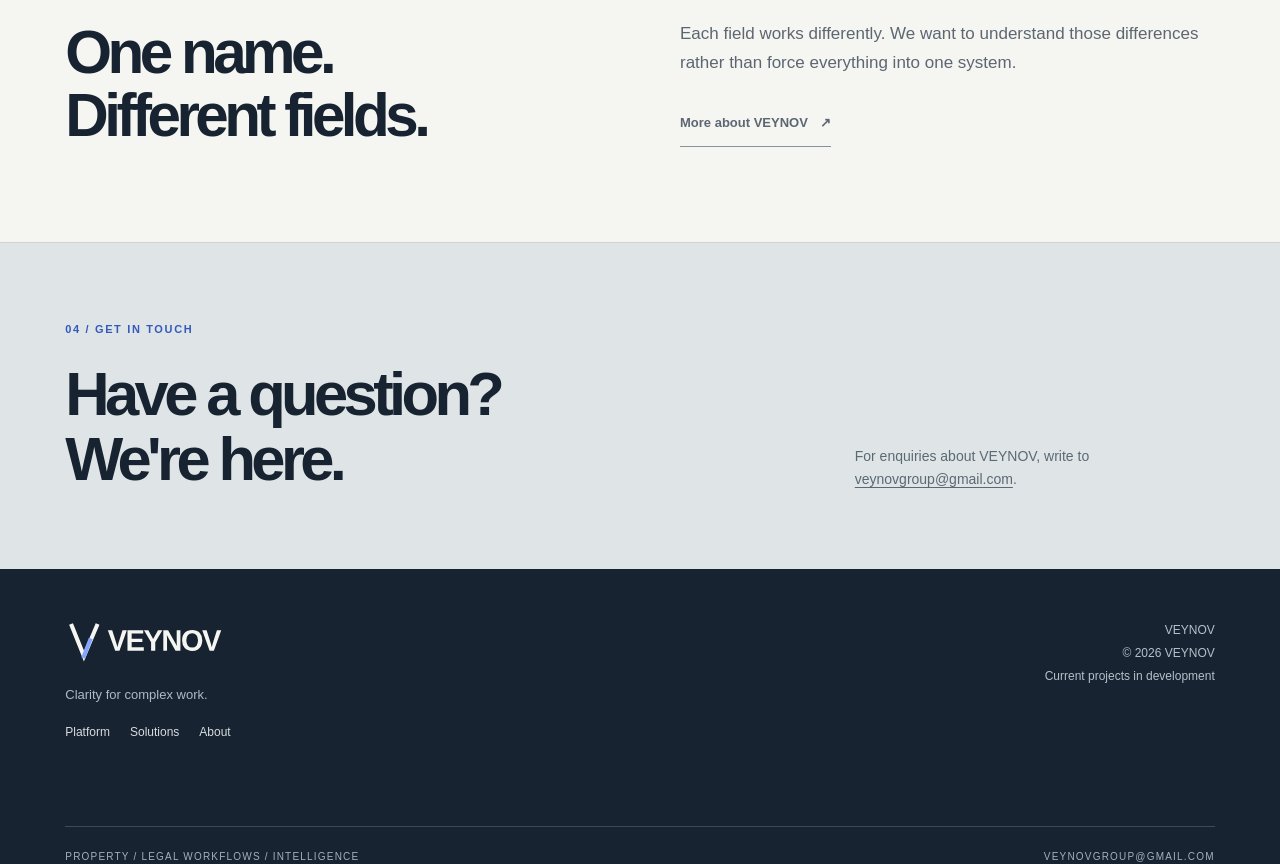
==== commit e53af19c: "Integrate approved VEYNOV R1 visual identity" ====
--- a/index.html
+++ b/index.html
@@ -1,6 +1,6 @@
-﻿<!doctype html><html lang="en"><head><meta charset="utf-8"><meta name="viewport" content="width=device-width, initial-scale=1"><meta name="color-scheme" content="light"><meta name="theme-color" content="#f5f5f1"><meta name="robots" content="noindex,follow"><meta name="description" content="VEYNOV is developing AI-assisted software for work where records, dates and decisions matter."><title>Clarity for complex work | VEYNOV</title><link rel="canonical" href="https://veynov.com/"><meta property="og:type" content="website"><meta property="og:site_name" content="VEYNOV"><meta property="og:title" content="Clarity for complex work | VEYNOV"><meta property="og:description" content="VEYNOV is developing AI-assisted software for work where records, dates and decisions matter."><meta property="og:url" content="https://veynov.com/"><meta name="twitter:card" content="summary"><link rel="icon" href="assets/favicon.svg" type="image/svg+xml"><link rel="stylesheet" href="assets/styles.css"></head><body><a class="skip-link" href="#main-content">Skip to content</a>
+﻿<!doctype html><html lang="en"><head><meta charset="utf-8"><meta name="viewport" content="width=device-width, initial-scale=1"><meta name="color-scheme" content="light"><meta name="theme-color" content="#f5f5f1"><meta name="robots" content="noindex,follow"><meta name="description" content="VEYNOV is developing AI-assisted software for work where records, dates and decisions matter."><title>Clarity for complex work | VEYNOV</title><link rel="canonical" href="https://veynov.com/"><meta property="og:type" content="website"><meta property="og:site_name" content="VEYNOV"><meta property="og:title" content="Clarity for complex work | VEYNOV"><meta property="og:description" content="VEYNOV is developing AI-assisted software for work where records, dates and decisions matter."><meta property="og:url" content="https://veynov.com/"><meta property="og:image" content="https://veynov.com/assets/brand/veynov-social-share.png"><meta property="og:image:width" content="1200"><meta property="og:image:height" content="630"><meta property="og:image:alt" content="VEYNOV — Clarity for complex work"><meta name="twitter:card" content="summary_large_image"><meta name="twitter:image" content="https://veynov.com/assets/brand/veynov-social-share.png"><link rel="icon" href="assets/favicon.svg" type="image/svg+xml"><link rel="icon" href="assets/brand/favicon-32.png" sizes="32x32" type="image/png"><link rel="apple-touch-icon" href="assets/brand/apple-touch-icon.png" sizes="180x180"><link rel="stylesheet" href="assets/styles.css"></head><body><a class="skip-link" href="#main-content">Skip to content</a>
 <header class="site-header"><div class="frame header-inner">
-<a class="brand" href="./" aria-label="VEYNOV — Home"><svg class="brand-icon" viewBox="0 0 24 29" aria-hidden="true"><path d="M1.6 2L11.8 27 22.5 2" fill="none" stroke="currentColor" stroke-width="3.2"/><path d="M11.8 27L16.8 14" fill="none" stroke="#3459bb" stroke-width="3.2"/></svg><span class="brand-name">VEYNOV</span></a>
+<a class="brand" href="./" aria-label="VEYNOV — Home"><img class="brand-wordmark-img" src="assets/logo.svg" width="147" height="40" alt=""></a>
 <nav class="nav" id="main-nav" aria-label="Main navigation"><a href="index.html" class="active" aria-current="page">Home</a><a href="platform.html">Platform</a><a href="solutions.html">Solutions</a><a href="about.html">About</a></nav>
 <a class="nav-action" href="about.html">About VEYNOV <span aria-hidden="true">↗</span></a>
 <button class="mobile-toggle" type="button" aria-label="Open menu" aria-controls="main-nav" aria-expanded="false"><svg viewBox="0 0 24 24" fill="none" aria-hidden="true"><path d="M3 7h18M3 12h18M3 17h18" stroke="currentColor" stroke-width="1.5" stroke-linecap="square"/></svg></button>
@@ -45,4 +45,4 @@
 <section class="approach-section" id="approach" aria-labelledby="approach-title"><div class="frame section"><div class="section-head"><span class="section-no">02 / Our approach</span><div><h2 class="section-title" id="approach-title">A better tool begins with <em>the work itself.</em></h2><p class="section-sub">A polished interface means little if the information behind it can't be trusted.</p></div></div><div class="approach-grid"><article class="approach-item"><span class="number">01 — CHECK</span><h3>Begin with the source.</h3><p>The date, author and version of a document can matter just as much as the words on the page.</p></article><article class="approach-item"><span class="number">02 — RESPECT TIME</span><h3>Make routine work easier.</h3><p>Good software shouldn't add five new steps to a task that already takes too long.</p></article><article class="approach-item"><span class="number">03 — LEAVE ROOM</span><h3>Leave room for judgement.</h3><p>Not every decision can, or should, be handed over to a machine.</p></article></div></div></section>
 <section id="about" class="frame" aria-labelledby="about-title"><div class="about-grid"><div><span class="section-no">03 / About VEYNOV</span><h2 id="about-title" style="margin-top:30px">One name.<br>Different fields.</h2></div><div class="about-copy"><p>VEYNOV is the name we're building around related work in property, legal documents and business information.</p><p>Each field works differently. We want to understand those differences rather than force everything into one system.</p><a href="about.html" class="text-link">More about VEYNOV <span aria-hidden="true">↗</span></a></div></div></section>
 <section class="contact" id="next" aria-labelledby="contact-title"><div class="frame contact-inner"><div><span class="section-no">04 / Get in touch</span><h2 id="contact-title">Have a question?<br>We're here.</h2></div><p class="contact-note">For enquiries about VEYNOV, write to <a href="mailto:veynovgroup@gmail.com" style="text-decoration:underline;text-underline-offset:3px">veynovgroup@gmail.com</a>.</p></div></section>
-</main><footer class="site-footer"><div class="frame footer-inner"><div><a href="./" class="brand" aria-label="VEYNOV — Home"><svg class="brand-icon" viewBox="0 0 24 29" aria-hidden="true"><path d="M1.6 2L11.8 27 22.5 2" fill="none" stroke="#eef2f4" stroke-width="3.2"/><path d="M11.8 27L16.8 14" fill="none" stroke="#8faeff" stroke-width="3.2"/></svg><span class="brand-name">VEYNOV</span></a><p style="color:#aebac6;font-size:13px;margin-top:18px;line-height:1.5">Clarity for complex work.</p><nav aria-label="Footer links" class="footer-links"><a href="platform.html">Platform</a><a href="solutions.html">Solutions</a><a href="about.html">About</a></nav></div><div class="footer-right">VEYNOV<br>© 2026 VEYNOV<br>Current projects in development</div></div><div class="frame"><div class="footer-divider"></div><div class="footer-bottom"><span>Property / Legal workflows / Intelligence</span><span><a href="mailto:veynovgroup@gmail.com">veynovgroup@gmail.com</a></span></div></div></footer><script src="assets/app.js" defer></script></body></html>+</main><footer class="site-footer"><div class="frame footer-inner"><div><a href="./" class="brand" aria-label="VEYNOV — Home"><img class="brand-wordmark-img" src="assets/brand/veynov-wordmark-reverse.svg" width="159" height="43" alt=""></a><p style="color:#aebac6;font-size:13px;margin-top:18px;line-height:1.5">Clarity for complex work.</p><nav aria-label="Footer links" class="footer-links"><a href="platform.html">Platform</a><a href="solutions.html">Solutions</a><a href="about.html">About</a></nav></div><div class="footer-right">VEYNOV<br>© 2026 VEYNOV<br>Current projects in development</div></div><div class="frame"><div class="footer-divider"></div><div class="footer-bottom"><span>Property / Legal workflows / Intelligence</span><span><a href="mailto:veynovgroup@gmail.com">veynovgroup@gmail.com</a></span></div></div></footer><script src="assets/app.js" defer></script></body></html>
--- a/assets/styles.css
+++ b/assets/styles.css
@@ -195,3 +195,9 @@
 
 /* Guard against unusually long headings in narrow devices */
 .page-h1,.section-title{overflow-wrap:break-word}
+
+
+/* VEYNOV R1 approved outlined identity, minimum visual integration */
+.brand-wordmark-img{display:block;width:147px;height:auto;max-width:100%}
+.site-footer .brand-wordmark-img{width:159px}
+@media(max-width:760px){.brand-wordmark-img{width:128px}}
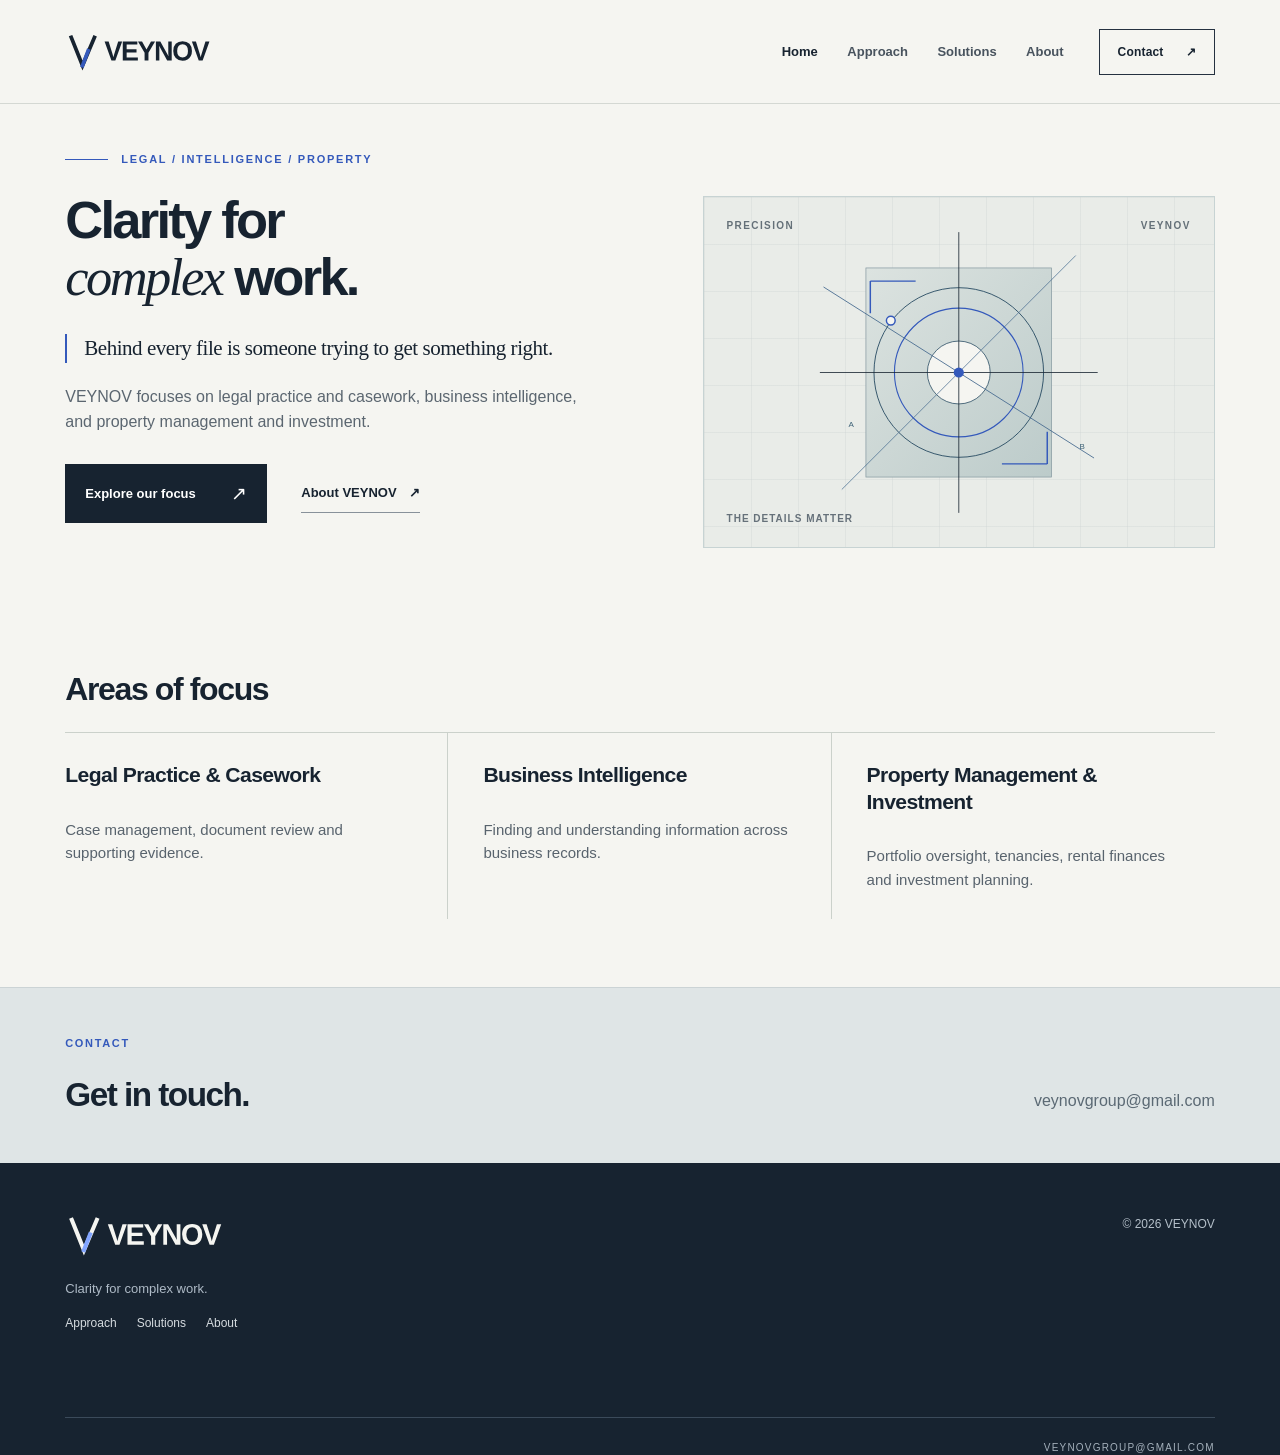
==== commit 3ee272a7: "Publish curated VEYNOV V3.5 corporate identity and aligned target" ====
--- a/index.html
+++ b/index.html
@@ -1,48 +1,57 @@
-﻿<!doctype html><html lang="en"><head><meta charset="utf-8"><meta name="viewport" content="width=device-width, initial-scale=1"><meta name="color-scheme" content="light"><meta name="theme-color" content="#f5f5f1"><meta name="robots" content="noindex,follow"><meta name="description" content="VEYNOV is developing AI-assisted software for work where records, dates and decisions matter."><title>Clarity for complex work | VEYNOV</title><link rel="canonical" href="https://veynov.com/"><meta property="og:type" content="website"><meta property="og:site_name" content="VEYNOV"><meta property="og:title" content="Clarity for complex work | VEYNOV"><meta property="og:description" content="VEYNOV is developing AI-assisted software for work where records, dates and decisions matter."><meta property="og:url" content="https://veynov.com/"><meta property="og:image" content="https://veynov.com/assets/brand/veynov-social-share.png"><meta property="og:image:width" content="1200"><meta property="og:image:height" content="630"><meta property="og:image:alt" content="VEYNOV — Clarity for complex work"><meta name="twitter:card" content="summary_large_image"><meta name="twitter:image" content="https://veynov.com/assets/brand/veynov-social-share.png"><link rel="icon" href="assets/favicon.svg" type="image/svg+xml"><link rel="icon" href="assets/brand/favicon-32.png" sizes="32x32" type="image/png"><link rel="apple-touch-icon" href="assets/brand/apple-touch-icon.png" sizes="180x180"><link rel="stylesheet" href="assets/styles.css"></head><body><a class="skip-link" href="#main-content">Skip to content</a>
+﻿<!doctype html><html lang="en"><head><meta charset="utf-8"><meta name="viewport" content="width=device-width, initial-scale=1"><meta name="color-scheme" content="light"><meta name="theme-color" content="#f5f5f1"><meta name="robots" content="noindex,follow"><meta name="description" content="VEYNOV develops software for property and investment management, legal practice and business information."><title>Clarity for complex work | VEYNOV</title><link rel="canonical" href="https://veynov.com/"><meta property="og:type" content="website"><meta property="og:site_name" content="VEYNOV"><meta property="og:title" content="Clarity for complex work | VEYNOV"><meta property="og:description" content="VEYNOV develops software for property and investment management, legal practice and business information."><meta property="og:url" content="https://veynov.com/"><meta property="og:image" content="https://veynov.com/assets/brand/veynov-social-share.png"><meta property="og:image:width" content="1200"><meta property="og:image:height" content="630"><meta property="og:image:alt" content="VEYNOV — Clarity for complex work"><meta name="twitter:card" content="summary_large_image"><meta name="twitter:image" content="https://veynov.com/assets/brand/veynov-social-share.png"><link rel="icon" href="assets/favicon.svg" type="image/svg+xml"><link rel="icon" href="assets/brand/favicon-32.png" sizes="32x32" type="image/png"><link rel="apple-touch-icon" href="assets/brand/apple-touch-icon.png" sizes="180x180"><link rel="stylesheet" href="assets/styles.css"></head><body><a class="skip-link" href="#main-content">Skip to content</a>
 <header class="site-header"><div class="frame header-inner">
 <a class="brand" href="./" aria-label="VEYNOV — Home"><img class="brand-wordmark-img" src="assets/logo.svg" width="147" height="40" alt=""></a>
-<nav class="nav" id="main-nav" aria-label="Main navigation"><a href="index.html" class="active" aria-current="page">Home</a><a href="platform.html">Platform</a><a href="solutions.html">Solutions</a><a href="about.html">About</a></nav>
-<a class="nav-action" href="about.html">About VEYNOV <span aria-hidden="true">↗</span></a>
+<nav class="nav" id="main-nav" aria-label="Main navigation"><a href="index.html" class="active" aria-current="page">Home</a><a href="platform.html">Approach</a><a href="solutions.html">Solutions</a><a href="about.html">About</a></nav>
+<a class="nav-action" href="mailto:veynovgroup@gmail.com">Contact <span aria-hidden="true">↗</span></a>
 <button class="mobile-toggle" type="button" aria-label="Open menu" aria-controls="main-nav" aria-expanded="false"><svg viewBox="0 0 24 24" fill="none" aria-hidden="true"><path d="M3 7h18M3 12h18M3 17h18" stroke="currentColor" stroke-width="1.5" stroke-linecap="square"/></svg></button>
 </div></header><main id="main-content"><div id="home"></div>
 <section class="frame hero" aria-labelledby="hero-title">
-<div class="hero-kicker"><span class="kicker-line"></span><span>Technology for work that matters</span></div>
+<div class="hero-kicker"><span class="kicker-line"></span><span>LEGAL / INTELLIGENCE / PROPERTY</span></div>
 <div class="hero-grid"><div class="hero-copy">
 <h1 id="hero-title"><span class="line">Clarity for</span><span class="line"><span class="serif">complex</span> work.</span></h1>
-<p class="hero-text">A property file, a legal document, a business decision — the details can change everything. We're building AI-assisted software to help people work through them.</p>
-<div class="hero-buttons"><a class="primary-btn" href="solutions.html">What we're building <span class="arrow" aria-hidden="true">↗</span></a><a class="text-link" href="platform.html">How we approach it <span aria-hidden="true">↗</span></a></div>
+<p class="hero-philosophy">Behind every file is someone trying to get something right.</p>
+<p class="hero-text">VEYNOV focuses on legal practice and casework, business intelligence, and property management and investment.</p>
+<div class="hero-buttons"><a class="primary-btn" href="solutions.html">Explore our focus <span class="arrow" aria-hidden="true">↗</span></a><a class="text-link" href="about.html">About VEYNOV <span aria-hidden="true">↗</span></a></div>
 </div>
 <div class="hero-visual" aria-label="Abstract editorial geometric illustration depicting connected information, not a product screenshot">
 <div class="visual-canvas">
-<div class="canvas-top"><span>CONNECTIONS / 001</span><span>VEYNOV</span></div>
-<svg viewBox="0 0 520 450" preserveAspectRatio="xMidYMid slice" aria-hidden="true"><defs><linearGradient id="recttone" x1="0" y1="0" x2="1" y2="1"><stop offset="0" stop-color="#dce3e0"/><stop offset="1" stop-color="#bccbca"/></linearGradient></defs>
-<rect x="145" y="73" width="254" height="286" fill="url(#recttone)" stroke="#879aa2" stroke-width="1"/>
-<circle cx="267" cy="218" r="116" fill="none" stroke="#1c415a" stroke-width="1.15"/>
-<circle cx="267" cy="218" r="88" fill="none" stroke="#3459bb" stroke-width="1.5"/>
-<circle cx="267" cy="218" r="43" fill="#f5f5f1" stroke="#1c415a" stroke-width="1"/>
-<path d="M75 310H455M267 33V418" stroke="#172330" stroke-width="1.1"/>
-<path d="M75 110L460 353" stroke="#476b8f" stroke-width="1.2"/>
-<path d="M99 380L420 54" stroke="#476b8f" stroke-width="1"/>
-<circle cx="267" cy="218" r="7" fill="#3459bb"/>
+<div class="canvas-top"><span>PRECISION</span><span>VEYNOV</span></div>
+<svg viewBox="0 0 520 450" preserveAspectRatio="xMidYMid meet" aria-hidden="true"><defs><linearGradient id="recttone" x1="0" y1="0" x2="1" y2="1"><stop offset="0" stop-color="#dce3e0"/><stop offset="1" stop-color="#bccbca"/></linearGradient></defs>
+<rect x="133" y="82" width="254" height="286" fill="url(#recttone)" stroke="#879aa2" stroke-width="1"/>
+<circle cx="260" cy="225" r="116" fill="none" stroke="#1c415a" stroke-width="1.15"/>
+<circle cx="260" cy="225" r="88" fill="none" stroke="#3459bb" stroke-width="1.5"/>
+<circle cx="260" cy="225" r="43" fill="#f5f5f1" stroke="#1c415a" stroke-width="1"/>
+<path d="M70 225H450M260 33V417" stroke="#172330" stroke-width="1.1"/>
+<path d="M75 108L445 342" stroke="#476b8f" stroke-width="1.2"/>
+<path d="M100 385L420 65" stroke="#476b8f" stroke-width="1"/>
+<circle cx="260" cy="225" r="7" fill="#3459bb"/>
 <circle cx="167" cy="154" r="6" fill="#f5f5f1" stroke="#3459bb" stroke-width="2"/>
-<circle cx="357" cy="276" r="6" fill="#f5f5f1" stroke="#3459bb" stroke-width="2"/>
-<path d="M139 94h62M139 94v44" fill="none" stroke="#3459bb" stroke-width="2"/>
-<path d="M398 325h-62M398 325v-44" fill="none" stroke="#3459bb" stroke-width="2"/>
+<circle cx="353" cy="296 r="6" fill="#f5f5f1" stroke="#3459bb" stroke-width="2"/>
+<path d="M139 100h62M139 100v44" fill="none" stroke="#3459bb" stroke-width="2"/>
+<path d="M381 350h-62M381 350v-44" fill="none" stroke="#3459bb" stroke-width="2"/>
 <text x="109" y="299" fill="#3e6277" font-size="11" font-family="Arial" letter-spacing="2">A</text>
 <text x="425" y="329" fill="#3e6277" font-size="11" font-family="Arial" letter-spacing="2">B</text>
 </svg>
-<div class="canvas-bottom"><span>THE DETAILS MATTER</span><span class="bar"></span><span>01 — 03</span></div>
-</div><div class="visual-caption"><span>A view of connected information</span><span>People / Records / Decisions</span></div>
+<div class="canvas-bottom"><span>THE DETAILS MATTER</span></div>
+</div>
 </div></div>
-<div class="hero-footer"><span><span class="pill-dot"></span>Useful technology, carefully made</span><span>Early-stage projects</span><span>Scroll to explore ↓</span></div>
 </section>
-<section class="intro-band" aria-label="VEYNOV philosophy"><div class="frame intro-inner"><span class="intro-label">WHAT WE NOTICE — 001</span><p class="intro-copy">Often, the hard part isn't making a decision. It's finding everything you need before making it.</p></div></section>
-<section class="frame section" id="focus" aria-labelledby="focus-title"><div class="section-head"><span class="section-no">01 / Areas of focus</span><div><h2 class="section-title" id="focus-title">Real work.<br><em>Many moving parts.</em></h2><p class="section-sub">We're starting in three areas where records, responsibilities and small details can be hard to keep straight.</p></div></div>
-<div class="focus-grid"><article class="focus-item"><div class="focus-meta"><span class="focus-number">01 /</span><span>Area of work</span></div><h3>Property</h3><p>Tenancies, repairs, notices and deadlines rarely arrive in one tidy file. We're exploring ways to keep the relevant details together.</p><div class="focus-bottom"><span>In development</span><span aria-hidden="true">↗</span></div></article>
-<article class="focus-item"><div class="focus-meta"><span class="focus-number">02 /</span><span>Area of work</span></div><h3>Legal workflows</h3><p>A missing page or an earlier version can change what a document means. We're studying how to make document history easier to follow.</p><div class="focus-bottom"><span>In development</span><span aria-hidden="true">↗</span></div></article>
-<article class="focus-item"><div class="focus-meta"><span class="focus-number">03 /</span><span>Area of work</span></div><h3>Intelligence</h3><p>Important facts are often spread across reports, messages and files. We're looking at where AI can help make sense of them.</p><div class="focus-bottom"><span>In development</span><span aria-hidden="true">↗</span></div></article></div></section>
-<section class="ink-section" aria-labelledby="belief-title"><div class="frame"><div class="ink-top"><span class="ink-label">A POINT WORTH REMEMBERING</span><span class="ink-index">/ 002</span></div><h2 class="ink-statement" id="belief-title">A quick answer can be useful. <span>A dependable one is better.</span></h2><div class="ink-foot"><span>The standard we're aiming for</span><span>People / Records / Decisions</span></div></div></section>
-<section class="approach-section" id="approach" aria-labelledby="approach-title"><div class="frame section"><div class="section-head"><span class="section-no">02 / Our approach</span><div><h2 class="section-title" id="approach-title">A better tool begins with <em>the work itself.</em></h2><p class="section-sub">A polished interface means little if the information behind it can't be trusted.</p></div></div><div class="approach-grid"><article class="approach-item"><span class="number">01 — CHECK</span><h3>Begin with the source.</h3><p>The date, author and version of a document can matter just as much as the words on the page.</p></article><article class="approach-item"><span class="number">02 — RESPECT TIME</span><h3>Make routine work easier.</h3><p>Good software shouldn't add five new steps to a task that already takes too long.</p></article><article class="approach-item"><span class="number">03 — LEAVE ROOM</span><h3>Leave room for judgement.</h3><p>Not every decision can, or should, be handed over to a machine.</p></article></div></div></section>
-<section id="about" class="frame" aria-labelledby="about-title"><div class="about-grid"><div><span class="section-no">03 / About VEYNOV</span><h2 id="about-title" style="margin-top:30px">One name.<br>Different fields.</h2></div><div class="about-copy"><p>VEYNOV is the name we're building around related work in property, legal documents and business information.</p><p>Each field works differently. We want to understand those differences rather than force everything into one system.</p><a href="about.html" class="text-link">More about VEYNOV <span aria-hidden="true">↗</span></a></div></div></section>
-<section class="contact" id="next" aria-labelledby="contact-title"><div class="frame contact-inner"><div><span class="section-no">04 / Get in touch</span><h2 id="contact-title">Have a question?<br>We're here.</h2></div><p class="contact-note">For enquiries about VEYNOV, write to <a href="mailto:veynovgroup@gmail.com" style="text-decoration:underline;text-underline-offset:3px">veynovgroup@gmail.com</a>.</p></div></section>
-</main><footer class="site-footer"><div class="frame footer-inner"><div><a href="./" class="brand" aria-label="VEYNOV — Home"><img class="brand-wordmark-img" src="assets/brand/veynov-wordmark-reverse.svg" width="159" height="43" alt=""></a><p style="color:#aebac6;font-size:13px;margin-top:18px;line-height:1.5">Clarity for complex work.</p><nav aria-label="Footer links" class="footer-links"><a href="platform.html">Platform</a><a href="solutions.html">Solutions</a><a href="about.html">About</a></nav></div><div class="footer-right">VEYNOV<br>© 2026 VEYNOV<br>Current projects in development</div></div><div class="frame"><div class="footer-divider"></div><div class="footer-bottom"><span>Property / Legal workflows / Intelligence</span><span><a href="mailto:veynovgroup@gmail.com">veynovgroup@gmail.com</a></span></div></div></footer><script src="assets/app.js" defer></script></body></html>+<section class="frame section focus-section" id="focus" aria-labelledby="focus-title">
+<div class="focus-heading"><h2 class="section-title" id="focus-title">Areas of focus</h2></div>
+<div class="focus-grid">
+<article class="focus-item">
+<h3><a href="solutions.html#legal">Legal Practice &amp; Casework</a></h3>
+<p>Case management, document review and supporting evidence.</p>
+</article>
+<article class="focus-item">
+<h3><a href="solutions.html#intelligence">Business Intelligence</a></h3>
+<p>Finding and understanding information across business records.</p>
+</article>
+<article class="focus-item">
+<h3><a href="solutions.html#property">Property Management &amp; Investment</a></h3>
+<p>Portfolio oversight, tenancies, rental finances and investment planning.</p>
+</article>
+</div>
+</section>
+<section class="contact" id="next" aria-labelledby="contact-title"><div class="frame contact-inner"><div><span class="section-no">CONTACT</span><h2 id="contact-title">Get in touch.</h2></div><p class="contact-note"><a href="mailto:veynovgroup@gmail.com">veynovgroup@gmail.com</a></p></div></section>
+</main><footer class="site-footer"><div class="frame footer-inner"><div><a href="./" class="brand" aria-label="VEYNOV — Home"><img class="brand-wordmark-img" src="assets/brand/veynov-wordmark-reverse.svg" width="159" height="43" alt=""></a><p style="color:#aebac6;font-size:13px;margin-top:18px;line-height:1.5">Clarity for complex work.</p><nav aria-label="Footer links" class="footer-links"><a href="platform.html">Approach</a><a href="solutions.html">Solutions</a><a href="about.html">About</a></nav></div><div class="footer-right">© 2026 VEYNOV</div></div><div class="frame"><div class="footer-divider"></div><div class="footer-bottom"><span><a href="mailto:veynovgroup@gmail.com">veynovgroup@gmail.com</a></span></div></div></footer><script src="assets/app.js" defer></script></body></html>
--- a/assets/styles.css
+++ b/assets/styles.css
@@ -201,3 +201,201 @@
 .brand-wordmark-img{display:block;width:147px;height:auto;max-width:100%}
 .site-footer .brand-wordmark-img{width:159px}
 @media(max-width:760px){.brand-wordmark-img{width:128px}}
+
+/* Private V3 editorial refinement: retain R1 branding and palette. */
+@media(min-width:761px){
+  .hero{min-height:650px;padding-top:67px;padding-bottom:66px}
+  .hero-kicker{margin-bottom:34px}
+  .subhero{padding-top:78px;padding-bottom:64px}
+}
+.section{padding-top:86px;padding-bottom:91px}
+.section-title{font-size:clamp(34px,3.5vw,53px);letter-spacing:-.055em}
+.page-h1{font-size:clamp(51px,6.3vw,88px);letter-spacing:-.065em;line-height:1.02}
+.focus-item h3{font-size:clamp(22px,2.3vw,29px);line-height:1.18;letter-spacing:-.035em;overflow-wrap:normal}
+.focus-item p{font-size:15px;line-height:1.58}
+.focus-item{min-height:275px}
+.hero-text{max-width:550px;font-size:clamp(16px,1.45vw,18px);line-height:1.62;margin-top:25px}
+.solution-card h2{font-size:clamp(31px,3.5vw,52px);line-height:1.08;letter-spacing:-.05em;overflow-wrap:normal}
+.solution-card{padding-top:37px;padding-bottom:38px}
+.lead{margin-top:25px;max-width:625px;line-height:1.58}
+.page-note{margin-top:34px}
+.section-sub:empty{display:none}
+@media(max-width:760px){
+ .hero{min-height:0;padding-top:55px;padding-bottom:55px}
+ .hero-kicker{margin-bottom:27px}
+ .section{padding-top:62px;padding-bottom:66px}
+ .subhero{padding-top:59px;padding-bottom:53px}
+ .page-h1{font-size:clamp(44px,10vw,65px)}
+ .focus-item h3{font-size:26px;margin-top:26px}
+ .focus-item{min-height:0}
+ .solution-card h2{font-size:clamp(29px,7.8vw,42px)}
+ .solution-card{padding-top:28px;padding-bottom:32px}
+ .section-title{font-size:clamp(34px,8vw,49px)}
+ .lead{font-size:17px;line-height:1.58}
+}
+
+/* Quiet status typography; important readiness information without visual noise. */
+.focus-bottom{font-size:12px;letter-spacing:.045em;font-weight:600}
+.focus-bottom span{font-size:12px}
+.footer-bottom{justify-content:flex-end}
+.contact-note{font-size:16px}
+
+/* VEYNOV V3.1: restrained professional type scale (GOV.UK, IBM Carbon research).
+   Brand colours and master logo untouched. Body copy stays readable. */
+.hero{min-height:0;padding-top:49px;padding-bottom:52px}
+.hero h1{font-size:clamp(43px,4.2vw,60px);line-height:1.095;letter-spacing:-.052em;font-weight:600}
+.hero h1 .serif{letter-spacing:-.048em}
+.hero-kicker{margin-bottom:26px}
+.hero-grid{gap:clamp(25px,3.75vw,54px)}
+.hero-text{font-size:16px;line-height:1.55;margin-top:20px;max-width:530px}
+.hero-buttons{margin-top:26px}
+.hero-visual{margin-top:5px}
+.visual-canvas{height:350px}
+.visual-canvas svg{object-position:center center}
+.section{padding-top:59px;padding-bottom:64px}
+.section-head{padding-bottom:30px}
+.section-title{font-size:clamp(28px,2.5vw,35px);line-height:1.14;letter-spacing:-.043em}
+.section-sub{font-size:15px;line-height:1.55}
+.focus-item{min-height:223px;padding-top:22px;padding-bottom:25px}
+.focus-item h3{font-size:clamp(20px,1.65vw,23px);letter-spacing:-.028em;line-height:1.25;margin-top:27px}
+.focus-item p{font-size:15px;line-height:1.53}
+.focus-bottom{padding-top:20px}
+.approach-grid{gap:28px}
+.approach-item h3{font-size:21px;letter-spacing:-.027em;margin-top:24px;margin-bottom:10px}
+.approach-item p{font-size:15px;line-height:1.5}
+.subhero{padding-top:56px;padding-bottom:42px}
+.overline{margin-bottom:24px}
+.page-h1{font-size:clamp(34px,3.2vw,46px);line-height:1.12;letter-spacing:-.043em;max-width:850px}
+.lead{font-size:16px;line-height:1.58;margin-top:22px;max-width:640px}
+.page-note{font-size:14px;line-height:1.55;margin-top:26px}
+.solution-card{padding-top:29px;padding-bottom:31px}
+.solution-card h2{font-size:clamp(27px,2.7vw,39px);line-height:1.14;letter-spacing:-.039em}
+.solution-card p{font-size:15px;line-height:1.58;margin-top:13px}
+.section-tight{padding-top:25px;padding-bottom:43px}
+.detail-row h3{font-size:clamp(21px,2vw,28px);letter-spacing:-.038em;line-height:1.2}
+.detail-row p{font-size:15px;line-height:1.6}
+.quote-section{padding:58px 0 62px}
+.quote-section blockquote{font-size:clamp(28px,2.65vw,38px);letter-spacing:-.035em;line-height:1.28;margin-top:25px}
+.contact-inner{padding-top:45px;padding-bottom:49px}
+.contact h2{font-size:clamp(28px,2.6vw,36px);letter-spacing:-.045em;line-height:1.16}
+.cta-grid h2{font-size:clamp(28px,2.6vw,36px);letter-spacing:-.045em;line-height:1.16}
+.cta-strip .cta-grid{padding-top:50px;padding-bottom:54px}
+.intro-copy{font-size:clamp(18px,1.65vw,23px);line-height:1.4;letter-spacing:-.025em}
+@media(max-width:760px){
+ .hero{padding-top:38px;padding-bottom:38px}
+ .hero h1{font-size:clamp(32px,8.6vw,39px);line-height:1.13;letter-spacing:-.043em}
+ .hero-kicker{margin-bottom:19px}
+ .hero-text{font-size:16px;line-height:1.58;margin-top:16px}
+ .hero-buttons{margin-top:20px}
+ .hero-visual{margin-top:26px}
+ .visual-canvas{height:245px}
+ .section{padding-top:42px;padding-bottom:46px}
+ .section-head{padding-bottom:23px}
+ .section-title{font-size:clamp(26px,7vw,31px);line-height:1.17}
+ .focus-item{min-height:0;padding-top:17px;padding-bottom:19px}
+ .focus-item h3{font-size:21px;line-height:1.25;margin-top:16px;margin-bottom:8px}
+ .focus-item p{font-size:15px;line-height:1.58}
+ .focus-bottom{padding-top:12px}
+ .approach-item h3{font-size:20px;margin-top:15px}
+ .subhero{padding-top:43px;padding-bottom:30px}
+ .page-h1{font-size:clamp(30px,7.6vw,36px);line-height:1.13}
+ .lead{font-size:16px;line-height:1.58;margin-top:17px}
+ .page-note{margin-top:22px}
+ .solution-card h2{font-size:clamp(25px,6.4vw,30px);line-height:1.2}
+ .solution-card p{font-size:15px;line-height:1.58;margin-top:11px}
+ .solution-card{padding-top:21px;padding-bottom:25px}
+ .section-tight{padding-top:12px;padding-bottom:28px}
+ .detail-row h3{font-size:21px;line-height:1.24}
+ .quote-section{padding:44px 0 47px}
+ .quote-section blockquote{font-size:clamp(26px,6.5vw,30px);line-height:1.26}
+ .contact-inner{padding-top:36px;padding-bottom:39px}
+ .contact h2{font-size:29px;line-height:1.16;margin-top:15px}
+ .cta-grid h2{font-size:29px;line-height:1.16}
+ .intro-copy{font-size:19px}
+}
+
+/* R3.2 advisory: one low-key founding philosophy line, not a new slogan. */
+.hero-principle{
+  margin-top:30px;
+  padding-top:16px;
+  border-top:1px solid var(--rule);
+  font-family:Georgia,'Times New Roman',serif;
+  font-size:18px;
+  line-height:1.5;
+  font-weight:400;
+  letter-spacing:-.015em;
+  color:var(--ink);
+}
+@media(max-width:760px){
+  .hero-principle{font-size:17px;margin-top:24px;padding-top:14px}
+}
+
+/* R3.3 private brand-director edit — finished corporate introduction. */
+.hero h1{font-size:clamp(43px,4.1vw,59px);line-height:1.095}
+.hero-philosophy{
+  margin-top:27px;
+  max-width:500px;
+  padding-left:17px;
+  border-left:2px solid var(--blue);
+  font-family:Georgia,'Times New Roman',serif;
+  font-style:normal;
+  color:var(--ink);
+  font-size:clamp(21px,1.62vw,25px);
+  line-height:1.39;
+  letter-spacing:-.022em;
+}
+.hero-text{font-size:16px;margin-top:22px;line-height:1.55;max-width:515px}
+.hero-buttons{margin-top:29px}
+.hero{padding-bottom:61px}
+.focus-section{padding-top:62px;padding-bottom:68px}
+.focus-heading{display:flex;align-items:baseline;justify-content:space-between;gap:24px;margin-bottom:26px}
+.focus-heading .section-title{font-size:clamp(29px,2.5vw,35px);font-weight:550;margin:0;max-width:none}
+.focus-grid{border-top:1px solid #cbd1cb}
+.focus-item{min-height:178px;padding-top:29px;padding-bottom:28px}
+.focus-item h3{font-size:clamp(20px,1.65vw,23px);margin-top:0;letter-spacing:-.028em}
+.focus-item h3 a{color:inherit;text-decoration:none;text-underline-offset:4px}
+.focus-item h3 a:focus-visible{outline:2px solid var(--blue);outline-offset:5px}
+.focus-item h3 a:hover{text-decoration:underline}
+.focus-item p{font-size:15px;line-height:1.55;margin-top:14px}
+.site-footer .footer-links{margin-top:18px}
+@media(max-width:760px){
+ .hero h1{font-size:clamp(32px,8.5vw,39px)}
+ .hero-philosophy{font-size:20px;max-width:450px;margin-top:23px;padding-left:14px;line-height:1.4}
+ .hero-text{font-size:16px;line-height:1.6;margin-top:18px}
+ .hero-buttons{margin-top:23px}
+ .hero{padding-bottom:42px}
+ .focus-section{padding-top:39px;padding-bottom:43px}
+ .focus-heading{display:block;margin-bottom:22px}
+ .focus-heading .section-title{font-size:27px;margin-top:15px}
+ .focus-item{min-height:0;padding-top:23px;padding-bottom:24px}
+ .focus-item h3{font-size:21px;line-height:1.25}
+ .focus-item p{margin-top:10px}
+}
+
+/* Private R3.3 finish: remove duplicate kicker; align focus heading with cards. */
+.focus-heading{display:block;margin-bottom:25px}
+.focus-heading .section-title{font-size:clamp(29px,2.5vw,35px);margin:0}
+.hero-visual .visual-caption{display:none}
+@media(max-width:760px){
+ .focus-heading{margin-bottom:21px}
+ .focus-heading .section-title{font-size:27px;margin:0}
+}
+
+/* Private final: the three Solution entries need no repeated development badges. */
+@media(min-width:761px){
+ .solution-card{grid-template-columns:70px minmax(0,1fr);gap:27px;align-items:start}
+ .solution-card > div > h2{max-width:780px}
+ .solution-card > div > p{max-width:770px}
+}
+@media(max-width:760px){
+ .solution-card{display:block}
+}
+
+/* V3.5 — original detailed target restored, scaled without cropping.
+   Crosshairs and diagonals now meet at precise SVG centre. */
+.visual-canvas{height:clamp(340px,27.5vw,395px)}
+.visual-canvas svg{inset:3%;width:94%;height:94%;object-position:center}
+@media(max-width:760px){
+  .visual-canvas{height:clamp(242px,69vw,275px)}
+  .visual-canvas svg{inset:3%;width:94%;height:94%}
+}
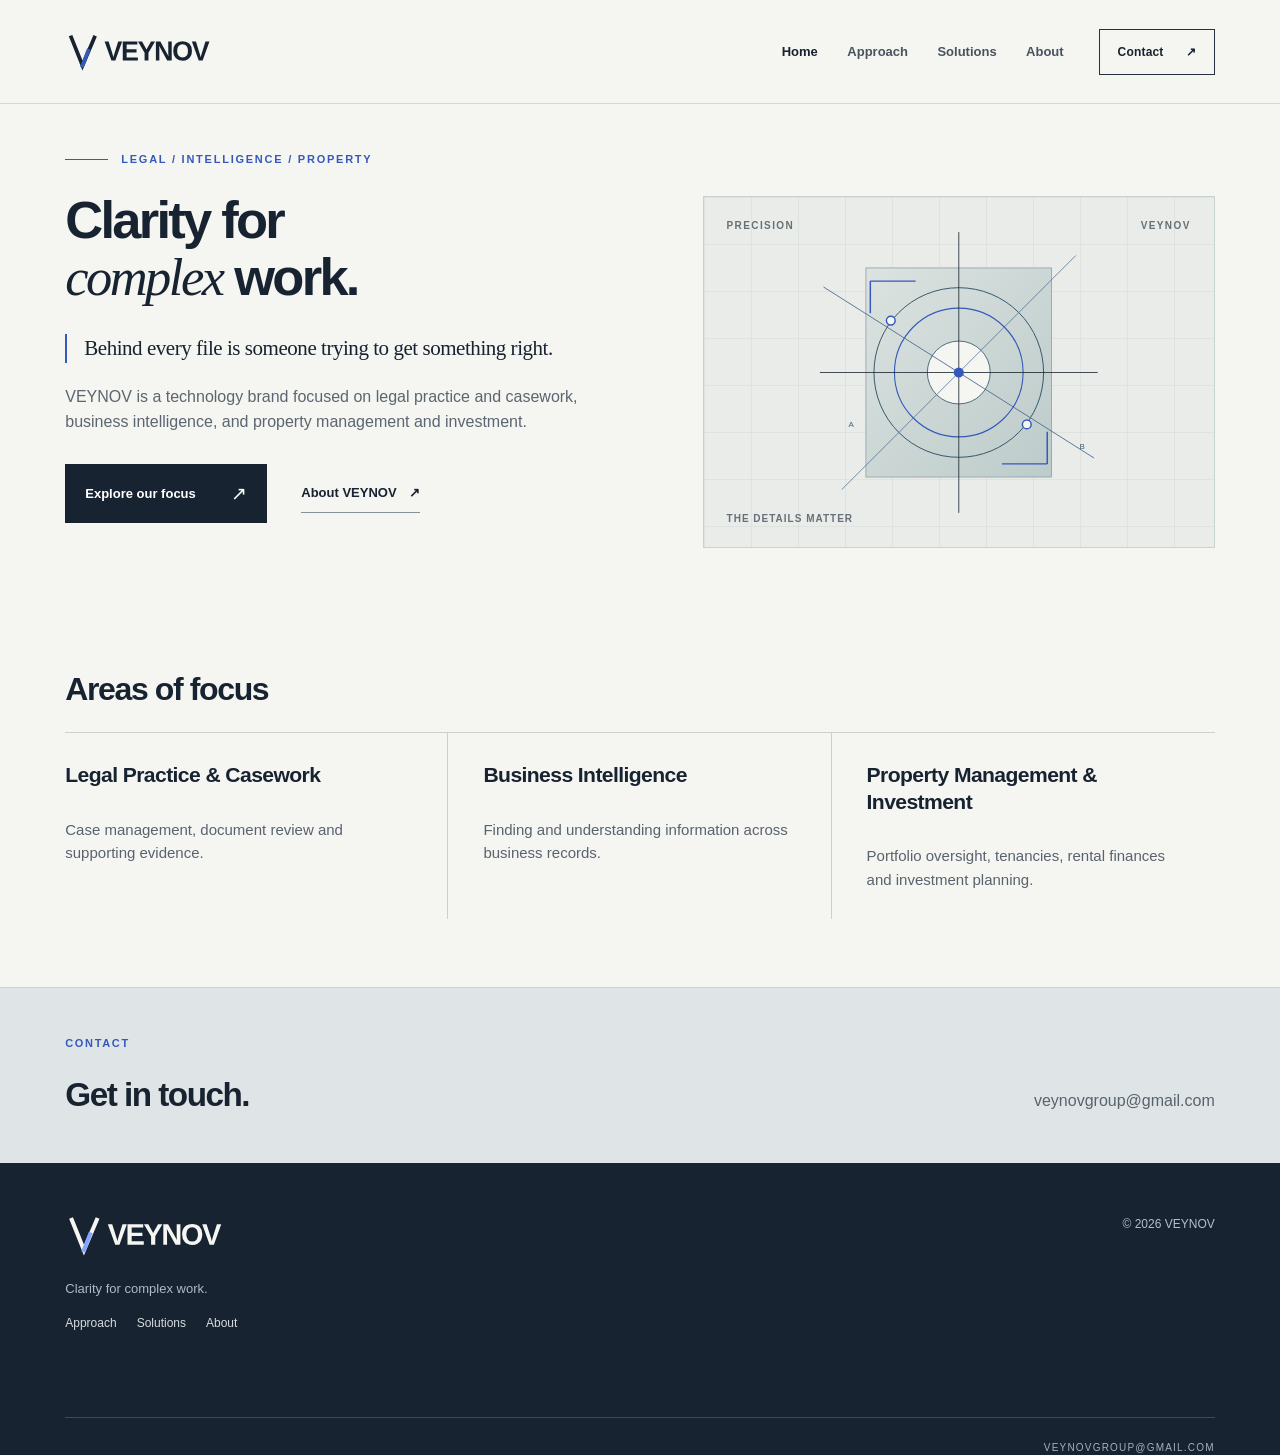
==== commit 3f0a66fe: "Apply independent VEYNOV Codex website review" ====
--- a/index.html
+++ b/index.html
@@ -1,16 +1,16 @@
-﻿<!doctype html><html lang="en"><head><meta charset="utf-8"><meta name="viewport" content="width=device-width, initial-scale=1"><meta name="color-scheme" content="light"><meta name="theme-color" content="#f5f5f1"><meta name="robots" content="noindex,follow"><meta name="description" content="VEYNOV develops software for property and investment management, legal practice and business information."><title>Clarity for complex work | VEYNOV</title><link rel="canonical" href="https://veynov.com/"><meta property="og:type" content="website"><meta property="og:site_name" content="VEYNOV"><meta property="og:title" content="Clarity for complex work | VEYNOV"><meta property="og:description" content="VEYNOV develops software for property and investment management, legal practice and business information."><meta property="og:url" content="https://veynov.com/"><meta property="og:image" content="https://veynov.com/assets/brand/veynov-social-share.png"><meta property="og:image:width" content="1200"><meta property="og:image:height" content="630"><meta property="og:image:alt" content="VEYNOV — Clarity for complex work"><meta name="twitter:card" content="summary_large_image"><meta name="twitter:image" content="https://veynov.com/assets/brand/veynov-social-share.png"><link rel="icon" href="assets/favicon.svg" type="image/svg+xml"><link rel="icon" href="assets/brand/favicon-32.png" sizes="32x32" type="image/png"><link rel="apple-touch-icon" href="assets/brand/apple-touch-icon.png" sizes="180x180"><link rel="stylesheet" href="assets/styles.css"></head><body><a class="skip-link" href="#main-content">Skip to content</a>
+<!doctype html><html lang="en"><head><meta charset="utf-8"><meta name="viewport" content="width=device-width, initial-scale=1"><meta name="color-scheme" content="light"><meta name="theme-color" content="#f5f5f1"><meta name="robots" content="noindex,follow"><meta name="description" content="VEYNOV is a technology brand focused on legal practice and casework, business intelligence, and property management and investment."><title>Clarity for complex work | VEYNOV</title><link rel="canonical" href="https://veynov.com/"><meta property="og:type" content="website"><meta property="og:site_name" content="VEYNOV"><meta property="og:title" content="Clarity for complex work | VEYNOV"><meta property="og:description" content="VEYNOV is a technology brand focused on legal practice and casework, business intelligence, and property management and investment."><meta property="og:url" content="https://veynov.com/"><meta property="og:image" content="https://veynov.com/assets/brand/veynov-social-share.png"><meta property="og:image:width" content="1200"><meta property="og:image:height" content="630"><meta property="og:image:alt" content="VEYNOV — Clarity for complex work"><meta name="twitter:card" content="summary_large_image"><meta name="twitter:image" content="https://veynov.com/assets/brand/veynov-social-share.png"><link rel="icon" href="assets/favicon.svg" type="image/svg+xml"><link rel="icon" href="assets/brand/favicon-32.png" sizes="32x32" type="image/png"><link rel="apple-touch-icon" href="assets/brand/apple-touch-icon.png" sizes="180x180"><link rel="stylesheet" href="assets/styles.css"></head><body><a class="skip-link" href="#main-content">Skip to content</a>
 <header class="site-header"><div class="frame header-inner">
 <a class="brand" href="./" aria-label="VEYNOV — Home"><img class="brand-wordmark-img" src="assets/logo.svg" width="147" height="40" alt=""></a>
 <nav class="nav" id="main-nav" aria-label="Main navigation"><a href="index.html" class="active" aria-current="page">Home</a><a href="platform.html">Approach</a><a href="solutions.html">Solutions</a><a href="about.html">About</a></nav>
 <a class="nav-action" href="mailto:veynovgroup@gmail.com">Contact <span aria-hidden="true">↗</span></a>
 <button class="mobile-toggle" type="button" aria-label="Open menu" aria-controls="main-nav" aria-expanded="false"><svg viewBox="0 0 24 24" fill="none" aria-hidden="true"><path d="M3 7h18M3 12h18M3 17h18" stroke="currentColor" stroke-width="1.5" stroke-linecap="square"/></svg></button>
-</div></header><main id="main-content"><div id="home"></div>
+</div></header><main id="main-content" tabindex="-1"><div id="home"></div>
 <section class="frame hero" aria-labelledby="hero-title">
 <div class="hero-kicker"><span class="kicker-line"></span><span>LEGAL / INTELLIGENCE / PROPERTY</span></div>
 <div class="hero-grid"><div class="hero-copy">
 <h1 id="hero-title"><span class="line">Clarity for</span><span class="line"><span class="serif">complex</span> work.</span></h1>
 <p class="hero-philosophy">Behind every file is someone trying to get something right.</p>
-<p class="hero-text">VEYNOV focuses on legal practice and casework, business intelligence, and property management and investment.</p>
+<p class="hero-text">VEYNOV is a technology brand focused on legal practice and casework, business intelligence, and property management and investment.</p>
 <div class="hero-buttons"><a class="primary-btn" href="solutions.html">Explore our focus <span class="arrow" aria-hidden="true">↗</span></a><a class="text-link" href="about.html">About VEYNOV <span aria-hidden="true">↗</span></a></div>
 </div>
 <div class="hero-visual" aria-label="Abstract editorial geometric illustration depicting connected information, not a product screenshot">
@@ -26,7 +26,7 @@
 <path d="M100 385L420 65" stroke="#476b8f" stroke-width="1"/>
 <circle cx="260" cy="225" r="7" fill="#3459bb"/>
 <circle cx="167" cy="154" r="6" fill="#f5f5f1" stroke="#3459bb" stroke-width="2"/>
-<circle cx="353" cy="296 r="6" fill="#f5f5f1" stroke="#3459bb" stroke-width="2"/>
+<circle cx="353" cy="296" r="6" fill="#f5f5f1" stroke="#3459bb" stroke-width="2"/>
 <path d="M139 100h62M139 100v44" fill="none" stroke="#3459bb" stroke-width="2"/>
 <path d="M381 350h-62M381 350v-44" fill="none" stroke="#3459bb" stroke-width="2"/>
 <text x="109" y="299" fill="#3e6277" font-size="11" font-family="Arial" letter-spacing="2">A</text>
--- a/assets/styles.css
+++ b/assets/styles.css
@@ -279,7 +279,7 @@
 .contact-inner{padding-top:45px;padding-bottom:49px}
 .contact h2{font-size:clamp(28px,2.6vw,36px);letter-spacing:-.045em;line-height:1.16}
 .cta-grid h2{font-size:clamp(28px,2.6vw,36px);letter-spacing:-.045em;line-height:1.16}
-.cta-strip .cta-grid{padding-top:50px;padding-bottom:54px}
+.cta-strip .cta-grid{padding-top:0;padding-bottom:0}
 .intro-copy{font-size:clamp(18px,1.65vw,23px);line-height:1.4;letter-spacing:-.025em}
 @media(max-width:760px){
  .hero{padding-top:38px;padding-bottom:38px}
@@ -399,3 +399,28 @@
   .visual-canvas{height:clamp(242px,69vw,275px)}
   .visual-canvas svg{inset:3%;width:94%;height:94%}
 }
+
+/* Independent private candidate: focused editorial composition, original palette. */
+.cta-strip{padding:45px 0 49px}
+.cta-strip .cta-grid{padding-top:0;padding-bottom:0}
+.solution-card > div > p{max-width:65ch}
+.about-page .subhero{padding-bottom:48px}
+.about-page .lead{max-width:65ch}
+.about-row{display:grid;grid-template-columns:minmax(170px,.75fr) minmax(0,2fr);gap:clamp(30px,5vw,72px);border-top:1px solid var(--rule);padding:48px 0 52px;align-items:start}
+.about-row>.section-no{padding-top:6px}
+.about-body{max-width:65ch}
+.about-body p{font-size:16px;line-height:1.65;color:var(--muted);margin-top:20px;max-width:65ch}
+.about-philosophy{font-family:Georgia,'Times New Roman',serif;font-size:clamp(26px,2.25vw,32px);font-weight:400;line-height:1.3;letter-spacing:-.025em;max-width:36ch}
+.about-body .section-title{margin:0;font-size:clamp(27px,2.25vw,32px);line-height:1.2}
+.about-links{display:flex;gap:28px;flex-wrap:wrap;margin-top:18px}
+@media(max-width:760px){
+ .cta-strip{padding:36px 0 39px}
+ .about-page .subhero{padding-bottom:33px}
+ .about-row{display:block;padding:30px 0 34px}
+ .about-row>.section-no{display:block;padding-top:0;margin-bottom:18px}
+ .about-body .section-title{font-size:27px}
+ .about-body p{margin-top:17px}
+ .about-links{gap:12px 24px;margin-top:14px}
+}
+.site-footer a:focus-visible{outline-color:var(--paper)}
+.contact-note{color:var(--muted)}
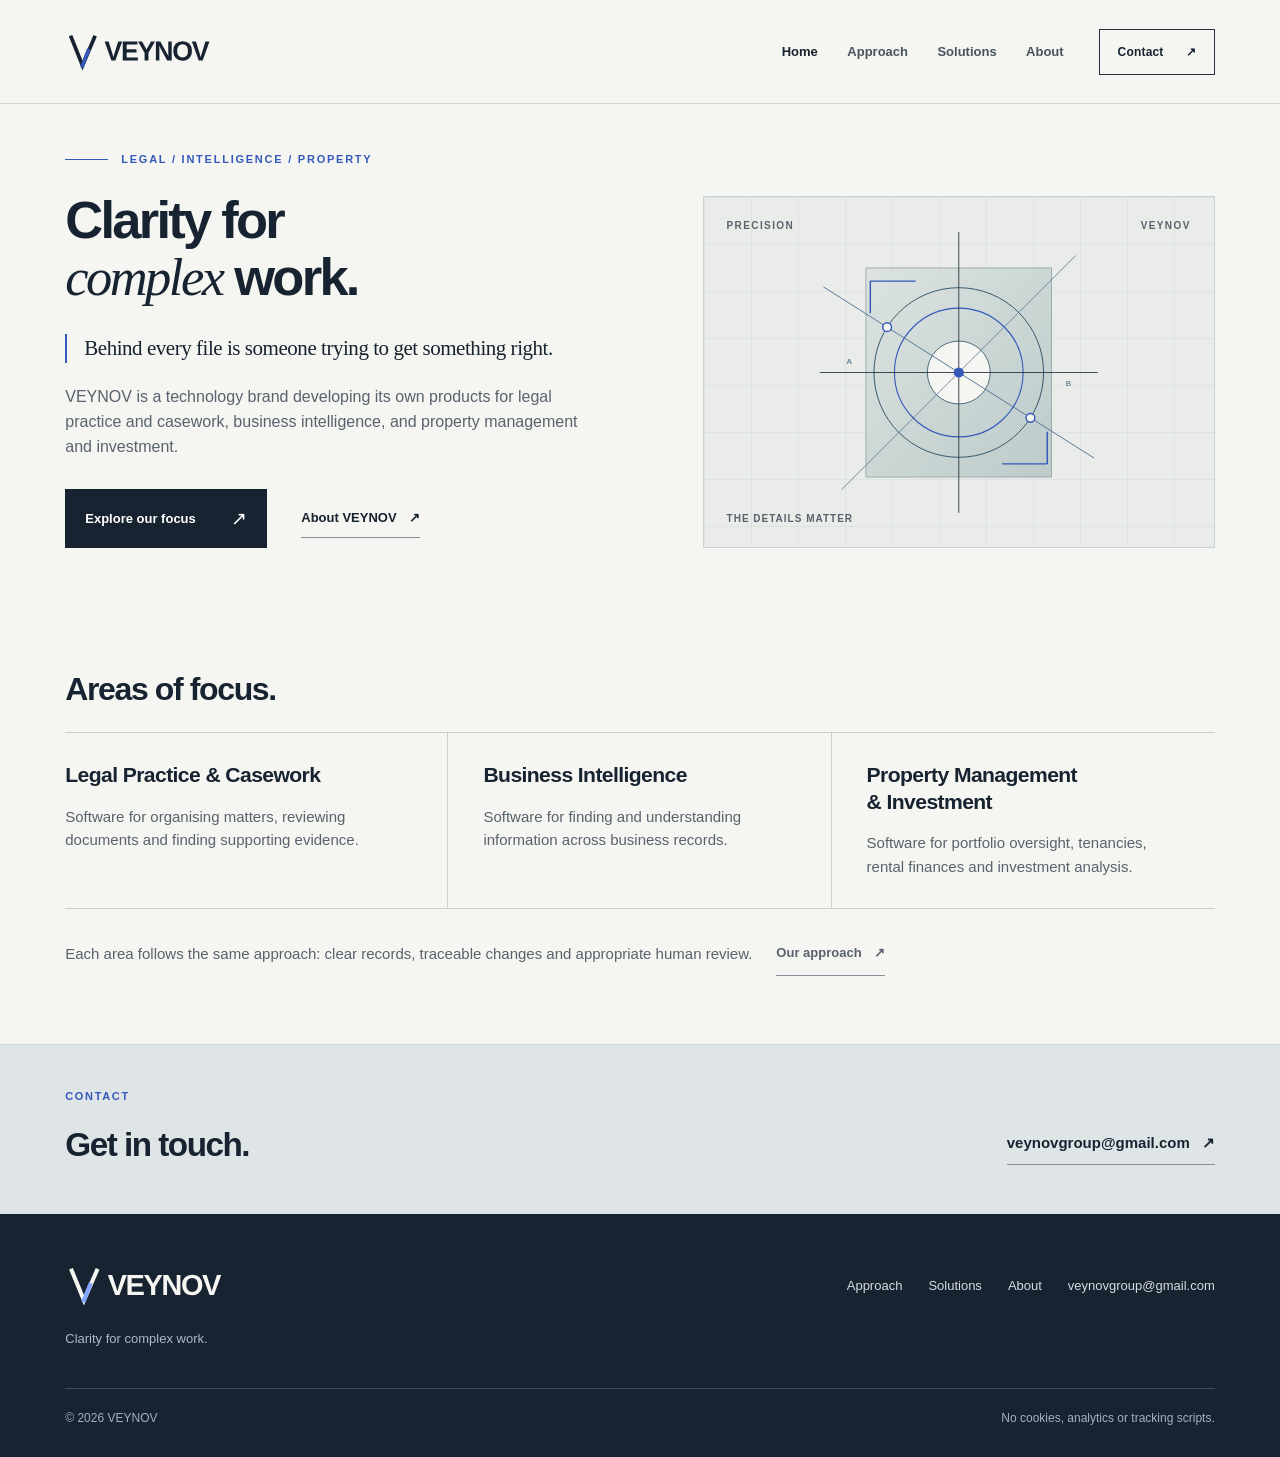
==== commit 553833df: "Deploy Owner-approved VEYNOV Claude website improvements" ====
--- a/index.html
+++ b/index.html
@@ -1,22 +1,64 @@
-<!doctype html><html lang="en"><head><meta charset="utf-8"><meta name="viewport" content="width=device-width, initial-scale=1"><meta name="color-scheme" content="light"><meta name="theme-color" content="#f5f5f1"><meta name="robots" content="noindex,follow"><meta name="description" content="VEYNOV is a technology brand focused on legal practice and casework, business intelligence, and property management and investment."><title>Clarity for complex work | VEYNOV</title><link rel="canonical" href="https://veynov.com/"><meta property="og:type" content="website"><meta property="og:site_name" content="VEYNOV"><meta property="og:title" content="Clarity for complex work | VEYNOV"><meta property="og:description" content="VEYNOV is a technology brand focused on legal practice and casework, business intelligence, and property management and investment."><meta property="og:url" content="https://veynov.com/"><meta property="og:image" content="https://veynov.com/assets/brand/veynov-social-share.png"><meta property="og:image:width" content="1200"><meta property="og:image:height" content="630"><meta property="og:image:alt" content="VEYNOV — Clarity for complex work"><meta name="twitter:card" content="summary_large_image"><meta name="twitter:image" content="https://veynov.com/assets/brand/veynov-social-share.png"><link rel="icon" href="assets/favicon.svg" type="image/svg+xml"><link rel="icon" href="assets/brand/favicon-32.png" sizes="32x32" type="image/png"><link rel="apple-touch-icon" href="assets/brand/apple-touch-icon.png" sizes="180x180"><link rel="stylesheet" href="assets/styles.css"></head><body><a class="skip-link" href="#main-content">Skip to content</a>
-<header class="site-header"><div class="frame header-inner">
-<a class="brand" href="./" aria-label="VEYNOV — Home"><img class="brand-wordmark-img" src="assets/logo.svg" width="147" height="40" alt=""></a>
-<nav class="nav" id="main-nav" aria-label="Main navigation"><a href="index.html" class="active" aria-current="page">Home</a><a href="platform.html">Approach</a><a href="solutions.html">Solutions</a><a href="about.html">About</a></nav>
-<a class="nav-action" href="mailto:veynovgroup@gmail.com">Contact <span aria-hidden="true">↗</span></a>
-<button class="mobile-toggle" type="button" aria-label="Open menu" aria-controls="main-nav" aria-expanded="false"><svg viewBox="0 0 24 24" fill="none" aria-hidden="true"><path d="M3 7h18M3 12h18M3 17h18" stroke="currentColor" stroke-width="1.5" stroke-linecap="square"/></svg></button>
-</div></header><main id="main-content" tabindex="-1"><div id="home"></div>
-<section class="frame hero" aria-labelledby="hero-title">
-<div class="hero-kicker"><span class="kicker-line"></span><span>LEGAL / INTELLIGENCE / PROPERTY</span></div>
-<div class="hero-grid"><div class="hero-copy">
-<h1 id="hero-title"><span class="line">Clarity for</span><span class="line"><span class="serif">complex</span> work.</span></h1>
-<p class="hero-philosophy">Behind every file is someone trying to get something right.</p>
-<p class="hero-text">VEYNOV is a technology brand focused on legal practice and casework, business intelligence, and property management and investment.</p>
-<div class="hero-buttons"><a class="primary-btn" href="solutions.html">Explore our focus <span class="arrow" aria-hidden="true">↗</span></a><a class="text-link" href="about.html">About VEYNOV <span aria-hidden="true">↗</span></a></div>
-</div>
-<div class="hero-visual" aria-label="Abstract editorial geometric illustration depicting connected information, not a product screenshot">
-<div class="visual-canvas">
-<div class="canvas-top"><span>PRECISION</span><span>VEYNOV</span></div>
-<svg viewBox="0 0 520 450" preserveAspectRatio="xMidYMid meet" aria-hidden="true"><defs><linearGradient id="recttone" x1="0" y1="0" x2="1" y2="1"><stop offset="0" stop-color="#dce3e0"/><stop offset="1" stop-color="#bccbca"/></linearGradient></defs>
+<!doctype html>
+<html lang="en">
+<head>
+<meta charset="utf-8">
+<meta name="viewport" content="width=device-width, initial-scale=1">
+<meta name="color-scheme" content="light">
+<meta name="theme-color" content="#f5f5f1">
+<meta name="robots" content="noindex,follow">
+<meta name="description" content="VEYNOV is a technology brand developing its own products for legal practice and casework, business intelligence, and property management and investment.">
+<title>Clarity for complex work | VEYNOV</title>
+<link rel="canonical" href="https://veynov.com/">
+<meta property="og:type" content="website">
+<meta property="og:site_name" content="VEYNOV">
+<meta property="og:title" content="Clarity for complex work | VEYNOV">
+<meta property="og:description" content="VEYNOV is a technology brand developing its own products for legal practice and casework, business intelligence, and property management and investment.">
+<meta property="og:url" content="https://veynov.com/">
+<meta property="og:image" content="https://veynov.com/assets/brand/veynov-social-share.png">
+<meta property="og:image:width" content="1200">
+<meta property="og:image:height" content="630">
+<meta property="og:image:alt" content="VEYNOV — Clarity for complex work">
+<meta name="twitter:card" content="summary_large_image">
+<meta name="twitter:image" content="https://veynov.com/assets/brand/veynov-social-share.png">
+<link rel="icon" href="assets/favicon.svg" type="image/svg+xml">
+<link rel="icon" href="assets/brand/favicon-32.png" sizes="32x32" type="image/png">
+<link rel="apple-touch-icon" href="assets/brand/apple-touch-icon.png" sizes="180x180">
+<link rel="stylesheet" href="assets/styles.css">
+</head>
+<body>
+<a class="skip-link" href="#main-content">Skip to content</a>
+<header class="site-header">
+  <div class="frame header-inner">
+    <a class="brand" href="./" aria-label="VEYNOV — Home"><img class="brand-wordmark-img" src="assets/logo.svg" width="147" height="40" alt=""></a>
+    <nav class="nav" id="main-nav" aria-label="Main navigation">
+      <a href="index.html" aria-current="page">Home</a>
+      <a href="platform.html">Approach</a>
+      <a href="solutions.html">Solutions</a>
+      <a href="about.html">About</a>
+      <a class="nav-mail" href="mailto:veynovgroup@gmail.com">Contact</a>
+    </nav>
+    <a class="nav-action" href="mailto:veynovgroup@gmail.com">Contact <span aria-hidden="true">↗</span></a>
+    <button class="mobile-toggle" type="button" aria-label="Open menu" aria-controls="main-nav" aria-expanded="false"><svg viewBox="0 0 24 24" fill="none" aria-hidden="true"><path d="M3 7h18M3 12h18M3 17h18" stroke="currentColor" stroke-width="1.5" stroke-linecap="square"/></svg></button>
+  </div>
+</header>
+
+<main id="main-content" tabindex="-1">
+  <section class="frame hero" aria-labelledby="hero-title">
+    <div class="hero-kicker"><span class="kicker-line"></span><span>LEGAL / INTELLIGENCE / PROPERTY</span></div>
+    <div class="hero-grid">
+      <div class="hero-copy">
+        <h1 id="hero-title"><span class="line">Clarity for</span> <span class="line"><span class="serif">complex</span> work.</span></h1>
+        <p class="hero-philosophy">Behind every file is someone trying to get something right.</p>
+        <p class="hero-text">VEYNOV is a technology brand developing its own products for legal practice and casework, business intelligence, and property management and investment.</p>
+        <div class="hero-buttons">
+          <a class="primary-btn" href="solutions.html">Explore our focus <span class="arrow" aria-hidden="true">↗</span></a>
+          <a class="text-link" href="about.html">About VEYNOV <span aria-hidden="true">↗</span></a>
+        </div>
+      </div>
+      <div class="hero-visual" role="img" aria-label="Geometric target illustration">
+        <div class="visual-canvas">
+          <div class="canvas-top"><span>PRECISION</span><span>VEYNOV</span></div>
+          <svg viewBox="0 0 520 450" preserveAspectRatio="xMidYMid meet" aria-hidden="true"><defs><linearGradient id="recttone" x1="0" y1="0" x2="1" y2="1"><stop offset="0" stop-color="#dce3e0"/><stop offset="1" stop-color="#bccbca"/></linearGradient></defs>
 <rect x="133" y="82" width="254" height="286" fill="url(#recttone)" stroke="#879aa2" stroke-width="1"/>
 <circle cx="260" cy="225" r="116" fill="none" stroke="#1c415a" stroke-width="1.15"/>
 <circle cx="260" cy="225" r="88" fill="none" stroke="#3459bb" stroke-width="1.5"/>
@@ -25,33 +67,56 @@
 <path d="M75 108L445 342" stroke="#476b8f" stroke-width="1.2"/>
 <path d="M100 385L420 65" stroke="#476b8f" stroke-width="1"/>
 <circle cx="260" cy="225" r="7" fill="#3459bb"/>
-<circle cx="167" cy="154" r="6" fill="#f5f5f1" stroke="#3459bb" stroke-width="2"/>
-<circle cx="353" cy="296" r="6" fill="#f5f5f1" stroke="#3459bb" stroke-width="2"/>
+<circle cx="162" cy="163" r="6" fill="#f5f5f1" stroke="#3459bb" stroke-width="2"/>
+<circle cx="358" cy="287" r="6" fill="#f5f5f1" stroke="#3459bb" stroke-width="2"/>
 <path d="M139 100h62M139 100v44" fill="none" stroke="#3459bb" stroke-width="2"/>
 <path d="M381 350h-62M381 350v-44" fill="none" stroke="#3459bb" stroke-width="2"/>
-<text x="109" y="299" fill="#3e6277" font-size="11" font-family="Arial" letter-spacing="2">A</text>
-<text x="425" y="329" fill="#3e6277" font-size="11" font-family="Arial" letter-spacing="2">B</text>
+<text x="110" y="214" fill="#3e6277" font-size="11" font-family="Arial" text-anchor="middle">A</text>
+<text x="410" y="244" fill="#3e6277" font-size="11" font-family="Arial" text-anchor="middle">B</text>
 </svg>
-<div class="canvas-bottom"><span>THE DETAILS MATTER</span></div>
-</div>
-</div></div>
-</section>
-<section class="frame section focus-section" id="focus" aria-labelledby="focus-title">
-<div class="focus-heading"><h2 class="section-title" id="focus-title">Areas of focus</h2></div>
-<div class="focus-grid">
-<article class="focus-item">
-<h3><a href="solutions.html#legal">Legal Practice &amp; Casework</a></h3>
-<p>Case management, document review and supporting evidence.</p>
-</article>
-<article class="focus-item">
-<h3><a href="solutions.html#intelligence">Business Intelligence</a></h3>
-<p>Finding and understanding information across business records.</p>
-</article>
-<article class="focus-item">
-<h3><a href="solutions.html#property">Property Management &amp; Investment</a></h3>
-<p>Portfolio oversight, tenancies, rental finances and investment planning.</p>
-</article>
-</div>
-</section>
-<section class="contact" id="next" aria-labelledby="contact-title"><div class="frame contact-inner"><div><span class="section-no">CONTACT</span><h2 id="contact-title">Get in touch.</h2></div><p class="contact-note"><a href="mailto:veynovgroup@gmail.com">veynovgroup@gmail.com</a></p></div></section>
-</main><footer class="site-footer"><div class="frame footer-inner"><div><a href="./" class="brand" aria-label="VEYNOV — Home"><img class="brand-wordmark-img" src="assets/brand/veynov-wordmark-reverse.svg" width="159" height="43" alt=""></a><p style="color:#aebac6;font-size:13px;margin-top:18px;line-height:1.5">Clarity for complex work.</p><nav aria-label="Footer links" class="footer-links"><a href="platform.html">Approach</a><a href="solutions.html">Solutions</a><a href="about.html">About</a></nav></div><div class="footer-right">© 2026 VEYNOV</div></div><div class="frame"><div class="footer-divider"></div><div class="footer-bottom"><span><a href="mailto:veynovgroup@gmail.com">veynovgroup@gmail.com</a></span></div></div></footer><script src="assets/app.js" defer></script></body></html>+          <div class="canvas-bottom"><span>THE DETAILS MATTER</span></div>
+        </div>
+      </div>
+    </div>
+  </section>
+
+  <section class="frame focus-section" id="focus" aria-labelledby="focus-title">
+    <h2 class="section-title" id="focus-title">Areas of focus.</h2>
+    <div class="focus-grid">
+      <article class="focus-item">
+        <h3><a href="solutions.html#legal">Legal Practice &amp; Casework</a></h3>
+        <p>Software for organising matters, reviewing documents and finding supporting evidence.</p>
+      </article>
+      <article class="focus-item">
+        <h3><a href="solutions.html#intelligence">Business Intelligence</a></h3>
+        <p>Software for finding and understanding information across business records.</p>
+      </article>
+      <article class="focus-item">
+        <h3><a href="solutions.html#property">Property Management &amp; Investment</a></h3>
+        <p>Software for portfolio oversight, tenancies, rental finances and investment analysis.</p>
+      </article>
+    </div>
+    <p class="focus-note">Each area follows the same approach: clear records, traceable changes and appropriate human review. <a class="text-link" href="platform.html">Our approach <span aria-hidden="true">↗</span></a></p>
+  </section>
+
+  <section class="band" aria-labelledby="contact-title">
+    <div class="frame band-inner">
+      <div><p class="section-no">Contact</p><h2 id="contact-title">Get in touch.</h2></div>
+      <p class="band-action"><a class="text-link" href="mailto:veynovgroup@gmail.com">veynovgroup@gmail.com <span aria-hidden="true">↗</span></a></p>
+    </div>
+  </section>
+</main>
+
+<footer class="site-footer">
+  <div class="frame footer-inner">
+    <div>
+      <a class="brand" href="./" aria-label="VEYNOV — Home"><img class="brand-wordmark-img" src="assets/brand/veynov-wordmark-reverse.svg" width="159" height="43" alt=""></a>
+      <p class="footer-tagline">Clarity for complex work.</p>
+    </div>
+    <nav class="footer-links" aria-label="Footer links"><a href="platform.html">Approach</a><a href="solutions.html">Solutions</a><a href="about.html">About</a><a href="mailto:veynovgroup@gmail.com">veynovgroup@gmail.com</a></nav>
+  </div>
+  <div class="frame"><div class="footer-bottom"><p>© 2026 VEYNOV</p><p>No cookies, analytics or tracking scripts.</p></div></div>
+</footer>
+<script src="assets/app.js" defer></script>
+</body>
+</html>
--- a/assets/styles.css
+++ b/assets/styles.css
@@ -1,426 +1,259 @@
-
-:root{--ink:#172330;--ink2:#2b3845;--blue:#3459bb;--blue2:#5275cf;--paper:#f5f5f1;--off:#ebede8;--rule:#d4d8d3;--muted:#58636d;--white:#fff;--display:Arial,Helvetica,sans-serif;--body:Arial,Helvetica,sans-serif}
+/* VEYNOV — site styles. Static, self-hosted; no web fonts, no third-party assets. */
+
+:root{
+  --ink:#172330;
+  --paper:#f5f5f1;
+  --blue:#3459bb;
+  --muted:#58636d;
+  --nav:#48535e;
+  --rule:#d4d8d3;
+  --line:#cbd1cb;
+  --list-rule:#c7cfcb;
+  --link-rule:#88919a;
+  --band:#dfe5e6;
+  --band-rule:#cbd3d5;
+  --canvas:#e9ece8;
+  --canvas-rule:#c7d3d3;
+  --sans:Arial,Helvetica,sans-serif;
+  --serif:Georgia,"Times New Roman",serif;
+}
+
+/* Base */
 *,*::before,*::after{box-sizing:border-box}
 html{scroll-behavior:smooth}
-body{margin:0;background:var(--paper);color:var(--ink);font-family:var(--body);-webkit-font-smoothing:antialiased}
+body{margin:0;min-width:280px;background:var(--paper);color:var(--ink);font-family:var(--sans);-webkit-font-smoothing:antialiased}
+h1,h2,h3,p{margin:0}
+h1,h2,h3{text-wrap:balance}
+main p{text-wrap:pretty}
 a{color:inherit;text-decoration:none}
 button{font:inherit;cursor:pointer}
 a:focus-visible,button:focus-visible{outline:3px solid var(--blue);outline-offset:4px}
-.frame{max-width:1536px;margin:auto;padding-left:clamp(24px,5.1vw,82px);padding-right:clamp(24px,5.1vw,82px)}
-.preview{background:#e8eae6;border-bottom:1px solid var(--rule);font-size:10px;font-weight:700;letter-spacing:.17em;text-transform:uppercase;color:#5a666e}
-.preview-inner{display:flex;justify-content:space-between;align-items:center;min-height:31px;gap:20px}
-.preview-mark{color:#31549d}
-.site-header{position:relative;z-index:10;border-bottom:1px solid var(--rule);background:var(--paper)}
-.header-inner{display:flex;justify-content:space-between;align-items:center;height:103px;gap:35px}
-.brand{display:inline-flex;align-items:center;gap:11px;white-space:nowrap}
-.brand-icon{width:24px;height:29px;display:block;flex:none}
-.brand-name{font-family:var(--display);font-size:27px;line-height:1;font-weight:800;letter-spacing:-.045em}
-.nav{display:flex;gap:clamp(18px,2.3vw,39px);align-items:center;margin-left:auto}
-.nav a{font-size:13px;font-weight:600;color:#48535e;transition:color .2s}
+main:focus{outline:none}
+.frame{max-width:1536px;margin:0 auto;padding-left:clamp(24px,5.1vw,82px);padding-right:clamp(24px,5.1vw,82px)}
+.skip-link{position:absolute;z-index:99;top:-90px;left:16px;padding:14px 20px;background:var(--ink);color:#fff;font-size:14px}
+.skip-link:focus{top:14px}
+
+/* Header and navigation */
+.site-header{position:relative;z-index:10;background:var(--paper);border-bottom:1px solid var(--rule)}
+.header-inner{display:flex;align-items:center;justify-content:space-between;gap:35px;height:103px}
+.brand{display:inline-flex;align-items:center}
+.brand-wordmark-img{display:block;width:147px;height:auto;max-width:100%}
+.nav{display:flex;align-items:center;gap:clamp(18px,2.3vw,39px);margin-left:auto}
+.nav a{padding:12px 0;font-size:13px;font-weight:600;color:var(--nav);transition:color .2s}
 .nav a:hover{color:var(--blue)}
-.nav a.active{color:var(--ink)}
-.nav-action{display:inline-flex;gap:22px;align-items:center;border:1px solid #253140;padding:15px 18px;font-size:12px;font-weight:700;letter-spacing:.015em;white-space:nowrap;transition:.2s}
-.nav-action:hover{background:var(--ink);color:white}
-.nav-action svg{width:14px;height:14px}
-.mobile-toggle{display:none;border:1px solid var(--rule);background:transparent;padding:10px;align-items:center;justify-content:center;width:45px;height:43px}
+.nav a[aria-current="page"]{color:var(--ink);font-weight:750}
+.nav .nav-mail{display:none}
+.nav-action{display:inline-flex;align-items:center;gap:22px;padding:15px 18px;border:1px solid #253140;font-size:12px;font-weight:700;letter-spacing:.015em;white-space:nowrap;transition:background-color .2s,color .2s}
+.nav-action:hover{background:var(--ink);color:#fff}
+.mobile-toggle{display:none;align-items:center;justify-content:center;width:45px;height:43px;padding:10px;border:1px solid var(--rule);background:transparent;color:var(--ink)}
 .mobile-toggle svg{width:21px;height:21px}
-.hero{padding-top:82px;padding-bottom:84px;position:relative;min-height:730px}
-.hero-kicker{display:flex;align-items:center;gap:13px;font-size:11px;font-weight:700;letter-spacing:.16em;text-transform:uppercase;color:var(--blue);margin-bottom:47px}
-.kicker-line{height:1px;width:43px;background:var(--blue)}
-.hero-grid{display:grid;grid-template-columns:minmax(0,1.07fr) minmax(0,.93fr);gap:clamp(35px,4.8vw,90px);align-items:start}
-h1,h2,h3,p{margin:0}
-h1{font-family:var(--display);font-size:clamp(67px,7.6vw,117px);line-height:.99;letter-spacing:-.09em;font-weight:600;max-width:840px}
-h1 .line{display:block;white-space:nowrap}
-h1 .serif{font-family:Georgia,'Times New Roman',serif;font-style:italic;letter-spacing:-.085em;font-weight:400}
-.hero-text{font-size:18px;line-height:1.65;max-width:460px;color:#5b6670;margin-top:33px}
-.hero-buttons{display:flex;align-items:center;gap:34px;margin-top:38px;flex-wrap:wrap}
-.primary-btn{display:inline-flex;align-items:center;justify-content:space-between;min-width:202px;gap:26px;padding:18px 20px;background:var(--ink);color:white;font-size:13px;font-weight:700;transition:background .2s}
+
+/* Shared type */
+.section-no{display:block;color:var(--blue);font-size:11px;font-weight:700;letter-spacing:.15em;text-transform:uppercase}
+.section-title{max-width:860px;font-size:clamp(28px,2.5vw,35px);font-weight:550;line-height:1.14;letter-spacing:-.043em}
+.section-title em,.page-h1 em{display:inline-block;font-family:var(--serif);font-weight:400}
+
+/* Links and buttons */
+.primary-btn{display:inline-flex;align-items:center;justify-content:space-between;gap:26px;min-width:202px;padding:17px 19px;border:1px solid transparent;background:var(--ink);color:#fff;font-size:13px;font-weight:700;transition:background-color .2s}
 .primary-btn:hover{background:var(--blue)}
 .primary-btn .arrow{font-size:19px;font-weight:400}
-.text-link{display:inline-flex;align-items:center;gap:12px;padding:12px 0;border-bottom:1px solid #88919a;font-size:13px;font-weight:700;transition:color .2s}
+.text-link{display:inline-flex;align-items:center;gap:12px;padding:12px 0;border-bottom:1px solid var(--link-rule);font-size:13px;font-weight:700;transition:color .2s}
 .text-link:hover{color:var(--blue)}
-.hero-visual{margin-top:11px;min-width:0}
-.visual-canvas{height:450px;position:relative;overflow:hidden;background:#e9ece8;border:1px solid #dce0db}
+
+/* Home: introduction */
+.hero{padding-top:49px;padding-bottom:61px}
+.hero-kicker{display:flex;align-items:center;gap:13px;margin-bottom:26px;color:var(--blue);font-size:11px;font-weight:700;letter-spacing:.16em;text-transform:uppercase}
+.kicker-line{width:43px;height:1px;background:var(--blue)}
+.hero-grid{display:grid;grid-template-columns:minmax(0,1.07fr) minmax(0,.93fr);gap:clamp(25px,3.75vw,54px);align-items:start}
+.hero h1{max-width:840px;font-size:clamp(43px,4.1vw,59px);font-weight:600;line-height:1.095;letter-spacing:-.052em}
+.hero h1 .line{display:block;white-space:nowrap}
+.hero h1 .serif{font-family:var(--serif);font-style:italic;font-weight:400;letter-spacing:-.048em}
+.hero-philosophy{max-width:500px;margin-top:27px;padding-left:17px;border-left:2px solid var(--blue);font-family:var(--serif);font-size:clamp(21px,1.62vw,25px);line-height:1.39;letter-spacing:-.022em}
+.hero-text{max-width:560px;margin-top:22px;color:var(--muted);font-size:16px;line-height:1.55}
+.hero-buttons{display:flex;flex-wrap:wrap;align-items:center;gap:34px;margin-top:29px}
+
+/* Home: target illustration */
+.hero-visual{min-width:0;margin-top:5px}
+.visual-canvas{position:relative;height:clamp(340px,27.5vw,395px);overflow:hidden;background:var(--canvas);border:1px solid var(--canvas-rule)}
 .visual-canvas::before{content:"";position:absolute;inset:0;background-image:linear-gradient(#bec7ca50 1px,transparent 1px),linear-gradient(90deg,#bec7ca50 1px,transparent 1px);background-size:47px 47px;opacity:.7}
-.visual-canvas svg{position:absolute;inset:0;width:100%;height:100%}
-.canvas-top{position:absolute;top:23px;left:23px;right:23px;display:flex;justify-content:space-between;color:#647078;font-size:10px;letter-spacing:.14em;font-weight:700;z-index:2}
-.canvas-bottom{position:absolute;bottom:23px;left:23px;right:23px;display:flex;justify-content:space-between;align-items:center;color:#66717a;font-size:10px;letter-spacing:.1em;font-weight:700;z-index:2}
-.canvas-bottom .bar{width:45px;height:1px;background:var(--blue)}
-.visual-caption{display:flex;justify-content:space-between;align-items:center;margin-top:13px;font-size:10px;letter-spacing:.13em;text-transform:uppercase;font-weight:700;color:#748087}
-.hero-footer{display:flex;align-items:center;justify-content:space-between;margin-top:48px;padding-top:23px;border-top:1px solid var(--rule);font-size:10px;font-weight:700;text-transform:uppercase;letter-spacing:.14em;color:#69737a}
-.hero-footer span:first-child{color:#273a48}
-.pill-dot{display:inline-block;width:6px;height:6px;margin-right:11px;border-radius:50%;background:var(--blue);vertical-align:1px}
-.intro-band{background:#e8eae5;border-top:1px solid #d5d9d3;border-bottom:1px solid #d5d9d3}
-.intro-inner{min-height:169px;display:flex;align-items:center;justify-content:space-between;gap:35px}
-.intro-label{color:var(--blue);font-size:10px;font-weight:700;letter-spacing:.16em;white-space:nowrap}
-.intro-copy{font-size:clamp(20px,2.1vw,30px);line-height:1.3;letter-spacing:-.046em;max-width:850px;font-weight:500}
-.section{padding-top:122px;padding-bottom:123px}
-.section-head{display:grid;grid-template-columns:1fr 2fr;gap:35px;padding-bottom:43px;align-items:start}
-.section-no{font-size:11px;color:var(--blue);font-weight:700;letter-spacing:.15em;text-transform:uppercase}
-.section-title{font-size:clamp(39px,4.1vw,63px);font-weight:550;letter-spacing:-.072em;line-height:1.05;max-width:860px}
-.section-title em{font-family:Georgia,serif;font-weight:400}
-.section-sub{max-width:570px;font-size:15px;line-height:1.75;color:var(--muted);margin-top:20px}
-.focus-grid{display:grid;grid-template-columns:repeat(3,minmax(0,1fr));border-top:1px solid #cbd1cb}
-.focus-item{min-height:318px;padding:29px 35px 34px 0;display:flex;flex-direction:column;position:relative;border-right:1px solid #cbd1cb}
+.visual-canvas svg{position:absolute;top:3%;left:3%;width:94%;height:94%}
+.canvas-top,.canvas-bottom{position:absolute;z-index:2;left:23px;right:23px;display:flex;align-items:center;justify-content:space-between;color:var(--muted);font-size:10px;font-weight:700}
+.canvas-top{top:23px;letter-spacing:.14em}
+.canvas-bottom{bottom:23px;letter-spacing:.1em}
+
+/* Home: areas of focus */
+.focus-section{padding-top:62px;padding-bottom:68px}
+.focus-section .section-title{margin-bottom:25px}
+.focus-grid{display:grid;grid-template-columns:repeat(3,minmax(0,1fr));border-top:1px solid var(--line)}
+.focus-item{padding:29px 35px 30px 0;border-right:1px solid var(--line)}
 .focus-item+.focus-item{padding-left:35px}
 .focus-item:last-child{border-right:0}
-.focus-meta{display:flex;align-items:center;justify-content:space-between;gap:7px;font-size:10px;text-transform:uppercase;letter-spacing:.14em;color:#718089;font-weight:700}
-.focus-number{color:var(--blue)}
-.focus-item h3{font-size:30px;letter-spacing:-.055em;line-height:1.15;margin-top:48px;margin-bottom:15px;font-weight:600}
-.focus-item p{font-size:14px;line-height:1.68;color:var(--muted);max-width:330px}
-.focus-bottom{display:flex;justify-content:space-between;margin-top:auto;padding-top:28px;align-items:center;color:#637079;text-transform:uppercase;letter-spacing:.09em;font-size:10px;font-weight:700}
-.focus-bottom span:last-child{font-size:19px;color:#244660}
-.ink-section{background:var(--ink);color:#f0f2ed;padding:104px 0 110px}
-.ink-top{display:flex;justify-content:space-between;align-items:start;gap:30px}
-.ink-label{font-size:11px;font-weight:700;letter-spacing:.16em;color:#a5bbd5}
-.ink-index{color:#9aa9b8;font-size:11px;letter-spacing:.11em}
-.ink-statement{font-size:clamp(42px,5.5vw,86px);line-height:1.06;max-width:1150px;letter-spacing:-.078em;margin-top:57px;font-weight:500}
-.ink-statement span{color:#a7bdd6}
-.ink-foot{margin-top:80px;border-top:1px solid #415064;padding-top:24px;display:flex;justify-content:space-between;gap:20px;align-items:center;color:#a5b0ba;font-size:11px;text-transform:uppercase;letter-spacing:.11em}
-.approach-section{background:#f8f8f4}
-.approach-grid{display:grid;grid-template-columns:repeat(3,1fr);gap:34px;margin-top:15px}
-.approach-item{border-top:1px solid #c9ceca;padding-top:22px}
-.approach-item .number{font-size:11px;letter-spacing:.13em;color:var(--blue);font-weight:700}
-.approach-item h3{font-size:24px;letter-spacing:-.05em;margin-top:40px;margin-bottom:16px;line-height:1.18}
-.approach-item p{font-size:14px;line-height:1.75;color:#626e77;max-width:360px}
-.about-grid{display:grid;grid-template-columns:1fr 1fr;gap:80px;align-items:end;padding:95px 0;border-top:1px solid #cfd4cd}
-.about-grid h2{font-size:clamp(40px,4.7vw,70px);font-weight:550;letter-spacing:-.075em;line-height:1.04}
-.about-copy{max-width:520px;font-size:17px;line-height:1.7;color:#5c6772}
-.about-copy p+p{margin-top:23px}
-.about-copy .text-link{margin-top:22px}
-.contact{background:#dfe5e6;border-top:1px solid #cbd3d5}
-.contact-inner{padding-top:76px;padding-bottom:78px;display:flex;align-items:end;justify-content:space-between;gap:32px}
-.contact h2{font-size:clamp(38px,4.8vw,65px);letter-spacing:-.075em;line-height:1.05;font-weight:550;max-width:690px;margin-top:25px}
-.contact-note{font-size:14px;line-height:1.65;color:#5b6974;max-width:360px}
-.site-footer{background:#172330;color:#e7ebed}
-.footer-inner{padding-top:50px;padding-bottom:33px;display:flex;justify-content:space-between;gap:30px}
-.site-footer .brand-name{font-size:30px}
-.footer-right{font-size:12px;color:#b5c0ca;text-align:right;line-height:1.9}
-.footer-divider{height:1px;background:#3b4a5a;margin-top:54px}
-.footer-bottom{display:flex;justify-content:space-between;gap:20px;padding-top:22px;font-size:10px;line-height:1.5;text-transform:uppercase;letter-spacing:.12em;color:#a4b0bb}
-@media(max-width:1100px){.header-inner{height:88px}.nav{gap:17px}.nav-action{display:none}.hero{min-height:0}.hero-grid{gap:30px}h1{font-size:clamp(60px,7.1vw,87px)}.visual-canvas{height:395px}.hero-footer{margin-top:40px}}
-@media(max-width:760px){
-.frame{padding-left:24px;padding-right:24px}.preview-inner{min-height:29px}.preview{font-size:9px;letter-spacing:.08em}.preview-inner span:last-child{display:none}
-.site-header{border-bottom:1px solid #d7dbd4}.header-inner{height:73px}.brand{gap:8px}.brand-icon{width:20px;height:24px}.brand-name{font-size:24px}.mobile-toggle{display:inline-flex;margin-left:auto}
-.nav{display:none;position:absolute;left:0;top:72px;width:100%;z-index:9;background:var(--paper);padding:15px 24px 27px;border-bottom:1px solid var(--rule);box-shadow:0 10px 25px #17233015;flex-direction:column;align-items:stretch;margin-left:0;gap:0}.nav.open{display:flex}.nav a{padding:13px 0;border-bottom:1px solid #dfe2db;font-size:15px}.nav-action{display:none}
-.hero{padding-top:48px;padding-bottom:47px}.hero-kicker{font-size:9px;letter-spacing:.135em;margin-bottom:31px;gap:8px}.kicker-line{width:23px}
-.hero-grid{display:block}h1{font-size:clamp(49px,11.5vw,78px);line-height:1.025;letter-spacing:-.085em}h1 .line{white-space:normal}.hero-text{font-size:15px;line-height:1.68;margin-top:25px;max-width:560px}.hero-buttons{gap:23px;margin-top:27px}.primary-btn{padding:15px 17px;min-width:179px;font-size:12px}.text-link{font-size:12px}
-.hero-visual{margin-top:43px}.visual-canvas{height:295px}.canvas-top{top:16px;left:16px;right:16px;font-size:9px}.canvas-bottom{bottom:16px;left:16px;right:16px;font-size:9px}.visual-caption{font-size:9px}.hero-footer{margin-top:27px;padding-top:18px;font-size:9px;line-height:1.5;gap:18px}
-.intro-inner{padding-top:35px;padding-bottom:35px;display:block;min-height:0}.intro-label{font-size:9px}.intro-copy{font-size:23px;line-height:1.35;margin-top:17px}
-.section{padding-top:70px;padding-bottom:73px}.section-head{display:block;padding-bottom:29px}.section-no{font-size:10px}.section-title{font-size:clamp(38px,9vw,53px);margin-top:22px}.section-sub{font-size:14px;margin-top:17px}
-.focus-grid{display:block}.focus-item,.focus-item+.focus-item{min-height:0;padding:23px 0 26px;border-right:0;border-bottom:1px solid #cbd1cb}.focus-item h3{font-size:27px;margin-top:30px;margin-bottom:12px}.focus-item p{font-size:14px;max-width:520px}.focus-bottom{padding-top:28px}.focus-item:last-child{border-bottom:0}
-.ink-section{padding:67px 0 72px}.ink-label,.ink-index{font-size:9px}.ink-statement{font-size:clamp(38px,9.2vw,57px);line-height:1.12;margin-top:36px}.ink-foot{margin-top:52px;padding-top:21px;font-size:9px}
-.approach-grid{display:block}.approach-item{padding:20px 0 36px}.approach-item h3{margin-top:24px;font-size:23px;margin-bottom:12px}.approach-item p{max-width:600px}
-.about-grid{display:block;padding:66px 0}.about-grid h2{font-size:44px}.about-copy{font-size:15px;margin-top:28px}
-.contact-inner{display:block;padding-top:64px;padding-bottom:67px}.contact h2{font-size:43px;margin-top:19px}.contact-note{margin-top:24px}
-.footer-inner{display:block;padding-top:39px}.footer-right{text-align:left;margin-top:30px}.footer-divider{margin-top:35px}.footer-bottom{display:block;font-size:9px}.footer-bottom span{display:block;margin-top:10px}
-}
-@media(max-width:365px){h1{font-size:46px}.hero-buttons{gap:15px}.visual-canvas{height:260px}}
-@media(prefers-reduced-motion:reduce){html{scroll-behavior:auto}*{transition:none!important}}
-
-/* Review R2: keyboard accessibility and restrained visual refinements */
-.skip-link{position:absolute;z-index:99;top:-90px;left:16px;background:var(--ink);color:#fff;padding:14px 20px;font-size:14px}
-.skip-link:focus{top:14px}
-.preview-mark{letter-spacing:.17em}
-.hero-visual .visual-canvas{border-color:#c7d3d3}
-.nav a[aria-current="page"]{color:var(--ink)}
-@media(max-width:760px){.nav a{min-height:44px;display:flex;align-items:center}.canvas-bottom,.canvas-top,.visual-caption{font-size:10px}.hero-footer{font-size:10px}}
-@media(prefers-contrast:more){:root{--muted:#35414b;--rule:#87939a}.intro-label,.section-no,.focus-number,.hero-kicker{color:#203c8e}}
-
-
-/* VEYNOV BUILD R1 — MULTIPAGE EXTENSION / internal QA only */
-:root {--content:1536px}
-body {min-width:280px}
-.preview {background:#e7eae6}
-.site-header {position:relative}
-.brand-name{letter-spacing:-.05em}
-.nav a.active, .nav a[aria-current="page"]{color:var(--ink);font-weight:750}
-.nav a:hover,.footer-links a:hover{color:var(--blue)}
-.site-footer .footer-links a:hover{color:#fff}
-.footer-links{display:flex;gap:20px;flex-wrap:wrap;margin-top:21px}
-.footer-links a{color:#d6dce0;font-size:12px}
-.subhero{padding-top:103px;padding-bottom:93px}
+.focus-item h3{font-size:clamp(20px,1.65vw,23px);font-weight:600;line-height:1.25;letter-spacing:-.028em}
+.focus-item h3 a{display:inline-block;text-underline-offset:4px}
+.focus-item h3 a:hover{text-decoration:underline}
+.focus-item h3 a:focus-visible{outline-width:2px;outline-offset:5px}
+.focus-item p{max-width:330px;margin-top:16px;color:var(--muted);font-size:15px;line-height:1.55}
+.focus-note{display:flex;flex-wrap:wrap;align-items:center;gap:4px 24px;padding-top:22px;border-top:1px solid var(--line);color:var(--muted);font-size:15px;line-height:1.55}
+
+/* Inner pages: introduction */
+.subhero{padding-top:56px;padding-bottom:42px}
+.overline{display:flex;align-items:center;gap:14px;margin-bottom:24px;color:var(--blue);font-size:11px;font-weight:750;letter-spacing:.16em;text-transform:uppercase}
+.overline::before{content:"";width:43px;height:1px;background:var(--blue)}
 .subhero-grid{display:grid;grid-template-columns:minmax(0,1.13fr) minmax(260px,.7fr);gap:clamp(35px,8vw,145px);align-items:start}
-.overline{font-size:11px;letter-spacing:.16em;text-transform:uppercase;color:var(--blue);font-weight:750;display:flex;gap:14px;align-items:center;margin-bottom:44px}
-.overline:before{content:"";height:1px;width:43px;background:var(--blue)}
-.page-h1{font-size:clamp(61px,7vw,110px);line-height:.97;letter-spacing:-.085em;font-weight:570;max-width:1000px}
-.page-h1 em{font-family:Georgia,serif;font-weight:400}
-.lead{font-size:clamp(16px,1.65vw,20px);line-height:1.65;color:var(--muted);max-width:560px;margin-top:38px}
-.page-note{border-top:1px solid #abb8b9;padding-top:18px;color:#566672;align-self:end;margin-top:80px;font-size:14px;line-height:1.75;max-width:335px}
-.page-note strong{display:block;color:var(--ink);font-size:10px;letter-spacing:.13em;text-transform:uppercase;margin-bottom:12px}
-.section-tight{padding-top:82px;padding-bottom:88px}
-.detail-row{display:grid;grid-template-columns:75px 1fr 1.2fr;align-items:start;gap:32px;border-top:1px solid #c5cdc9;padding:32px 0 38px}
-.detail-row:last-child{border-bottom:1px solid #c5cdc9}
-.detail-no{font-size:11px;letter-spacing:.14em;color:var(--blue);font-weight:700;padding-top:7px}
-.detail-row h3{font-size:clamp(27px,2.8vw,41px);font-weight:550;letter-spacing:-.062em;line-height:1.12}
-.detail-row p{font-size:15px;line-height:1.74;color:var(--muted);max-width:560px}
-.sticker{display:inline-block;border:1px solid #93a4a9;color:#405667;padding:7px 10px;text-transform:uppercase;font-size:10px;font-weight:700;letter-spacing:.12em;margin-bottom:20px}
-.paper-panel{background:#e7ece8;border:1px solid #cbd5d2;padding:clamp(26px,5vw,56px)}
-.panel-kicker{font-size:10px;letter-spacing:.17em;color:var(--blue);text-transform:uppercase;font-weight:700}
-.panel-title{font-size:clamp(28px,3.2vw,45px);line-height:1.1;letter-spacing:-.06em;margin-top:22px;margin-bottom:19px}
-.panel-desc{font-size:15px;line-height:1.75;color:var(--muted);max-width:575px}
-.two-col{display:grid;grid-template-columns:1fr 1fr;gap:clamp(26px,6vw,100px)}
-.index-line{padding:18px 0;border-top:1px solid #c9d0cb;display:flex;justify-content:space-between;gap:18px}
-.index-line span:first-child{color:var(--ink);font-size:15px;font-weight:600}
-.index-line span:last-child{color:var(--blue);font-size:10px;letter-spacing:.1em;text-transform:uppercase;font-weight:700}
-.status{display:inline-flex;align-items:center;gap:9px;color:#3e5c71;font-size:10px;font-weight:750;letter-spacing:.1em;text-transform:uppercase}
-.status:before{content:"";height:7px;width:7px;border-radius:50%;background:#3459bb}
-.solutions-list{border-top:1px solid #c7cfcb}
-.solution-card{display:grid;grid-template-columns:65px 1.1fr 1fr;gap:29px;padding:45px 0;border-bottom:1px solid #c7cfcb;align-items:start}
-.solution-num{color:var(--blue);font-size:11px;letter-spacing:.14em;font-weight:750}
-.solution-card h2{font-size:clamp(44px,5vw,76px);letter-spacing:-.072em;font-weight:550;line-height:1}
-.solution-card p{font-size:16px;line-height:1.74;color:var(--muted);max-width:570px;margin-top:20px}
-.solution-side{padding-top:10px}
-.solution-side small{display:block;margin-top:28px;color:#60717d;font-size:12px;line-height:1.6}
-.quote-section{padding:104px 0;background:#172330;color:#fff}
-.quote-section blockquote{font-size:clamp(38px,5.2vw,78px);letter-spacing:-.075em;line-height:1.1;font-weight:500;max-width:1100px;margin:42px 0 0}
-.quote-section blockquote em{font-family:Georgia,serif;font-weight:400;color:#b8cbe1}
-.cta-strip{background:#dfe5e6;border-top:1px solid #cbd3d5;padding:70px 0 76px}
-.cta-grid{display:flex;justify-content:space-between;gap:34px;align-items:center}
-.cta-grid h2{font-size:clamp(35px,4.5vw,62px);letter-spacing:-.07em;line-height:1.08;font-weight:550;max-width:730px}
-.cta-grid p{max-width:350px;color:#4c5f6a;font-size:14px;line-height:1.7}
-.qa-banner{border-left:3px solid #3459bb;padding:14px 19px;background:#e8ece9;color:#4c5b64;font-size:13px;line-height:1.6}
-.form-placeholder{padding:36px;background:#e6eae6;border:1px solid #cbd4ce;max-width:550px}
-.form-placeholder p{color:#52636d;font-size:15px;line-height:1.65;margin-top:12px}
-.smallmeta{font-size:10px;color:#657681;text-transform:uppercase;letter-spacing:.13em;font-weight:700}
-.legal-copy{max-width:840px;font-size:16px;line-height:1.8;color:#495863}
-.legal-copy h2{margin:34px 0 12px;color:var(--ink);font-size:28px;letter-spacing:-.05em}
-.legal-copy p{margin-bottom:17px}
-.page-art{position:relative;min-height:325px;margin-top:37px;background:#e6eae6;border:1px solid #ccd5d1;overflow:hidden}
-.page-art svg{width:100%;height:100%;position:absolute;inset:0}
-.page-art .art-label{position:absolute;bottom:15px;left:19px;font-size:10px;font-weight:750;color:#566973;letter-spacing:.11em;text-transform:uppercase;z-index:1}
-@media(max-width:900px){.subhero-grid{grid-template-columns:1fr 1fr;gap:25px}.solution-card{grid-template-columns:45px 1fr 1fr;gap:15px}.detail-row{grid-template-columns:50px 1fr 1.2fr;gap:17px}}
-@media(max-width:760px){.subhero{padding-top:55px;padding-bottom:62px}.subhero-grid{display:block}.page-h1{font-size:clamp(46px,11.2vw,70px)}.lead{margin-top:26px;font-size:15px}.overline{margin-bottom:30px;font-size:9px}.overline:before{width:24px}.page-note{margin-top:36px;max-width:unset}.detail-row,.solution-card{display:block;padding:28px 0 32px}.detail-row h3,.solution-card h2{margin-top:17px}.detail-row p,.solution-card p{margin-top:18px}.solution-side{padding-top:20px}.solution-side small{margin-top:14px}.section-tight{padding-top:62px;padding-bottom:66px}.two-col{display:block}.two-col>*+*{margin-top:35px}.page-art{min-height:255px;margin-top:28px}.quote-section{padding:70px 0}.quote-section blockquote{font-size:clamp(38px,9vw,58px)}.cta-grid{display:block}.cta-grid p{margin-top:22px}.footer-links{gap:12px 19px}.paper-panel{padding:27px}}
-@media(prefers-reduced-motion:reduce){*{scroll-behavior:auto!important;transition:none!important}}
-
-/* Guard against unusually long headings in narrow devices */
-.page-h1,.section-title{overflow-wrap:break-word}
-
-
-/* VEYNOV R1 approved outlined identity, minimum visual integration */
-.brand-wordmark-img{display:block;width:147px;height:auto;max-width:100%}
-.site-footer .brand-wordmark-img{width:159px}
-@media(max-width:760px){.brand-wordmark-img{width:128px}}
-
-/* Private V3 editorial refinement: retain R1 branding and palette. */
-@media(min-width:761px){
-  .hero{min-height:650px;padding-top:67px;padding-bottom:66px}
-  .hero-kicker{margin-bottom:34px}
-  .subhero{padding-top:78px;padding-bottom:64px}
-}
-.section{padding-top:86px;padding-bottom:91px}
-.section-title{font-size:clamp(34px,3.5vw,53px);letter-spacing:-.055em}
-.page-h1{font-size:clamp(51px,6.3vw,88px);letter-spacing:-.065em;line-height:1.02}
-.focus-item h3{font-size:clamp(22px,2.3vw,29px);line-height:1.18;letter-spacing:-.035em;overflow-wrap:normal}
-.focus-item p{font-size:15px;line-height:1.58}
-.focus-item{min-height:275px}
-.hero-text{max-width:550px;font-size:clamp(16px,1.45vw,18px);line-height:1.62;margin-top:25px}
-.solution-card h2{font-size:clamp(31px,3.5vw,52px);line-height:1.08;letter-spacing:-.05em;overflow-wrap:normal}
-.solution-card{padding-top:37px;padding-bottom:38px}
-.lead{margin-top:25px;max-width:625px;line-height:1.58}
-.page-note{margin-top:34px}
-.section-sub:empty{display:none}
-@media(max-width:760px){
- .hero{min-height:0;padding-top:55px;padding-bottom:55px}
- .hero-kicker{margin-bottom:27px}
- .section{padding-top:62px;padding-bottom:66px}
- .subhero{padding-top:59px;padding-bottom:53px}
- .page-h1{font-size:clamp(44px,10vw,65px)}
- .focus-item h3{font-size:26px;margin-top:26px}
- .focus-item{min-height:0}
- .solution-card h2{font-size:clamp(29px,7.8vw,42px)}
- .solution-card{padding-top:28px;padding-bottom:32px}
- .section-title{font-size:clamp(34px,8vw,49px)}
- .lead{font-size:17px;line-height:1.58}
-}
-
-/* Quiet status typography; important readiness information without visual noise. */
-.focus-bottom{font-size:12px;letter-spacing:.045em;font-weight:600}
-.focus-bottom span{font-size:12px}
-.footer-bottom{justify-content:flex-end}
-.contact-note{font-size:16px}
-
-/* VEYNOV V3.1: restrained professional type scale (GOV.UK, IBM Carbon research).
-   Brand colours and master logo untouched. Body copy stays readable. */
-.hero{min-height:0;padding-top:49px;padding-bottom:52px}
-.hero h1{font-size:clamp(43px,4.2vw,60px);line-height:1.095;letter-spacing:-.052em;font-weight:600}
-.hero h1 .serif{letter-spacing:-.048em}
-.hero-kicker{margin-bottom:26px}
-.hero-grid{gap:clamp(25px,3.75vw,54px)}
-.hero-text{font-size:16px;line-height:1.55;margin-top:20px;max-width:530px}
-.hero-buttons{margin-top:26px}
-.hero-visual{margin-top:5px}
-.visual-canvas{height:350px}
-.visual-canvas svg{object-position:center center}
+.page-h1{max-width:850px;font-size:clamp(34px,3.2vw,46px);font-weight:570;line-height:1.12;letter-spacing:-.043em}
+.lead{max-width:640px;margin-top:22px;color:var(--muted);font-size:16px;line-height:1.58}
+.page-note{align-self:end;max-width:335px;margin-top:26px;padding-top:18px;border-top:1px solid #abb8b9;color:#566672;font-size:14px;line-height:1.55}
+.page-note strong{display:block;margin-bottom:12px;color:var(--ink);font-size:10px;letter-spacing:.13em;text-transform:uppercase}
+
+/* Approach */
 .section{padding-top:59px;padding-bottom:64px}
 .section-head{padding-bottom:30px}
-.section-title{font-size:clamp(28px,2.5vw,35px);line-height:1.14;letter-spacing:-.043em}
-.section-sub{font-size:15px;line-height:1.55}
-.focus-item{min-height:223px;padding-top:22px;padding-bottom:25px}
-.focus-item h3{font-size:clamp(20px,1.65vw,23px);letter-spacing:-.028em;line-height:1.25;margin-top:27px}
-.focus-item p{font-size:15px;line-height:1.53}
-.focus-bottom{padding-top:20px}
-.approach-grid{gap:28px}
-.approach-item h3{font-size:21px;letter-spacing:-.027em;margin-top:24px;margin-bottom:10px}
-.approach-item p{font-size:15px;line-height:1.5}
-.subhero{padding-top:56px;padding-bottom:42px}
-.overline{margin-bottom:24px}
-.page-h1{font-size:clamp(34px,3.2vw,46px);line-height:1.12;letter-spacing:-.043em;max-width:850px}
-.lead{font-size:16px;line-height:1.58;margin-top:22px;max-width:640px}
-.page-note{font-size:14px;line-height:1.55;margin-top:26px}
-.solution-card{padding-top:29px;padding-bottom:31px}
-.solution-card h2{font-size:clamp(27px,2.7vw,39px);line-height:1.14;letter-spacing:-.039em}
-.solution-card p{font-size:15px;line-height:1.58;margin-top:13px}
+.section-head .section-title{margin-top:22px}
+.detail-row{display:grid;grid-template-columns:75px minmax(0,1fr) minmax(0,1.2fr);gap:32px;align-items:start;padding:32px 0 38px;border-top:1px solid #c5cdc9}
+.detail-row:last-child{border-bottom:1px solid #c5cdc9}
+.detail-no{padding-top:7px;color:var(--blue);font-size:11px;font-weight:700;letter-spacing:.14em}
+.detail-row h3{font-size:clamp(21px,2vw,28px);font-weight:550;line-height:1.2;letter-spacing:-.038em}
+.detail-row p{max-width:560px;color:var(--muted);font-size:15px;line-height:1.6}
+
+/* Solutions */
 .section-tight{padding-top:25px;padding-bottom:43px}
-.detail-row h3{font-size:clamp(21px,2vw,28px);letter-spacing:-.038em;line-height:1.2}
-.detail-row p{font-size:15px;line-height:1.6}
-.quote-section{padding:58px 0 62px}
-.quote-section blockquote{font-size:clamp(28px,2.65vw,38px);letter-spacing:-.035em;line-height:1.28;margin-top:25px}
-.contact-inner{padding-top:45px;padding-bottom:49px}
-.contact h2{font-size:clamp(28px,2.6vw,36px);letter-spacing:-.045em;line-height:1.16}
-.cta-grid h2{font-size:clamp(28px,2.6vw,36px);letter-spacing:-.045em;line-height:1.16}
-.cta-strip .cta-grid{padding-top:0;padding-bottom:0}
-.intro-copy{font-size:clamp(18px,1.65vw,23px);line-height:1.4;letter-spacing:-.025em}
-@media(max-width:760px){
- .hero{padding-top:38px;padding-bottom:38px}
- .hero h1{font-size:clamp(32px,8.6vw,39px);line-height:1.13;letter-spacing:-.043em}
- .hero-kicker{margin-bottom:19px}
- .hero-text{font-size:16px;line-height:1.58;margin-top:16px}
- .hero-buttons{margin-top:20px}
- .hero-visual{margin-top:26px}
- .visual-canvas{height:245px}
- .section{padding-top:42px;padding-bottom:46px}
- .section-head{padding-bottom:23px}
- .section-title{font-size:clamp(26px,7vw,31px);line-height:1.17}
- .focus-item{min-height:0;padding-top:17px;padding-bottom:19px}
- .focus-item h3{font-size:21px;line-height:1.25;margin-top:16px;margin-bottom:8px}
- .focus-item p{font-size:15px;line-height:1.58}
- .focus-bottom{padding-top:12px}
- .approach-item h3{font-size:20px;margin-top:15px}
- .subhero{padding-top:43px;padding-bottom:30px}
- .page-h1{font-size:clamp(30px,7.6vw,36px);line-height:1.13}
- .lead{font-size:16px;line-height:1.58;margin-top:17px}
- .page-note{margin-top:22px}
- .solution-card h2{font-size:clamp(25px,6.4vw,30px);line-height:1.2}
- .solution-card p{font-size:15px;line-height:1.58;margin-top:11px}
- .solution-card{padding-top:21px;padding-bottom:25px}
- .section-tight{padding-top:12px;padding-bottom:28px}
- .detail-row h3{font-size:21px;line-height:1.24}
- .quote-section{padding:44px 0 47px}
- .quote-section blockquote{font-size:clamp(26px,6.5vw,30px);line-height:1.26}
- .contact-inner{padding-top:36px;padding-bottom:39px}
- .contact h2{font-size:29px;line-height:1.16;margin-top:15px}
- .cta-grid h2{font-size:29px;line-height:1.16}
- .intro-copy{font-size:19px}
-}
-
-/* R3.2 advisory: one low-key founding philosophy line, not a new slogan. */
-.hero-principle{
-  margin-top:30px;
-  padding-top:16px;
-  border-top:1px solid var(--rule);
-  font-family:Georgia,'Times New Roman',serif;
-  font-size:18px;
-  line-height:1.5;
-  font-weight:400;
-  letter-spacing:-.015em;
-  color:var(--ink);
-}
-@media(max-width:760px){
-  .hero-principle{font-size:17px;margin-top:24px;padding-top:14px}
-}
-
-/* R3.3 private brand-director edit — finished corporate introduction. */
-.hero h1{font-size:clamp(43px,4.1vw,59px);line-height:1.095}
-.hero-philosophy{
-  margin-top:27px;
-  max-width:500px;
-  padding-left:17px;
-  border-left:2px solid var(--blue);
-  font-family:Georgia,'Times New Roman',serif;
-  font-style:normal;
-  color:var(--ink);
-  font-size:clamp(21px,1.62vw,25px);
-  line-height:1.39;
-  letter-spacing:-.022em;
-}
-.hero-text{font-size:16px;margin-top:22px;line-height:1.55;max-width:515px}
-.hero-buttons{margin-top:29px}
-.hero{padding-bottom:61px}
-.focus-section{padding-top:62px;padding-bottom:68px}
-.focus-heading{display:flex;align-items:baseline;justify-content:space-between;gap:24px;margin-bottom:26px}
-.focus-heading .section-title{font-size:clamp(29px,2.5vw,35px);font-weight:550;margin:0;max-width:none}
-.focus-grid{border-top:1px solid #cbd1cb}
-.focus-item{min-height:178px;padding-top:29px;padding-bottom:28px}
-.focus-item h3{font-size:clamp(20px,1.65vw,23px);margin-top:0;letter-spacing:-.028em}
-.focus-item h3 a{color:inherit;text-decoration:none;text-underline-offset:4px}
-.focus-item h3 a:focus-visible{outline:2px solid var(--blue);outline-offset:5px}
-.focus-item h3 a:hover{text-decoration:underline}
-.focus-item p{font-size:15px;line-height:1.55;margin-top:14px}
-.site-footer .footer-links{margin-top:18px}
-@media(max-width:760px){
- .hero h1{font-size:clamp(32px,8.5vw,39px)}
- .hero-philosophy{font-size:20px;max-width:450px;margin-top:23px;padding-left:14px;line-height:1.4}
- .hero-text{font-size:16px;line-height:1.6;margin-top:18px}
- .hero-buttons{margin-top:23px}
- .hero{padding-bottom:42px}
- .focus-section{padding-top:39px;padding-bottom:43px}
- .focus-heading{display:block;margin-bottom:22px}
- .focus-heading .section-title{font-size:27px;margin-top:15px}
- .focus-item{min-height:0;padding-top:23px;padding-bottom:24px}
- .focus-item h3{font-size:21px;line-height:1.25}
- .focus-item p{margin-top:10px}
-}
-
-/* Private R3.3 finish: remove duplicate kicker; align focus heading with cards. */
-.focus-heading{display:block;margin-bottom:25px}
-.focus-heading .section-title{font-size:clamp(29px,2.5vw,35px);margin:0}
-.hero-visual .visual-caption{display:none}
-@media(max-width:760px){
- .focus-heading{margin-bottom:21px}
- .focus-heading .section-title{font-size:27px;margin:0}
-}
-
-/* Private final: the three Solution entries need no repeated development badges. */
-@media(min-width:761px){
- .solution-card{grid-template-columns:70px minmax(0,1fr);gap:27px;align-items:start}
- .solution-card > div > h2{max-width:780px}
- .solution-card > div > p{max-width:770px}
-}
-@media(max-width:760px){
- .solution-card{display:block}
-}
-
-/* V3.5 — original detailed target restored, scaled without cropping.
-   Crosshairs and diagonals now meet at precise SVG centre. */
-.visual-canvas{height:clamp(340px,27.5vw,395px)}
-.visual-canvas svg{inset:3%;width:94%;height:94%;object-position:center}
-@media(max-width:760px){
-  .visual-canvas{height:clamp(242px,69vw,275px)}
-  .visual-canvas svg{inset:3%;width:94%;height:94%}
-}
-
-/* Independent private candidate: focused editorial composition, original palette. */
-.cta-strip{padding:45px 0 49px}
-.cta-strip .cta-grid{padding-top:0;padding-bottom:0}
-.solution-card > div > p{max-width:65ch}
+.solutions-list{border-top:1px solid var(--list-rule)}
+.solution-card{display:grid;grid-template-columns:70px minmax(0,1fr);gap:27px;align-items:start;padding:29px 0 31px;border-bottom:1px solid var(--list-rule)}
+.solution-num{color:var(--blue);font-size:11px;font-weight:750;letter-spacing:.14em}
+.solution-card h2{max-width:780px;font-size:clamp(27px,2.7vw,39px);font-weight:550;line-height:1.14;letter-spacing:-.039em}
+.solution-card p{max-width:65ch;margin-top:13px;color:var(--muted);font-size:15px;line-height:1.58}
+.solution-card .boundary{margin-top:10px;color:var(--ink);font-size:14px;line-height:1.55}
+
+/* About */
 .about-page .subhero{padding-bottom:48px}
 .about-page .lead{max-width:65ch}
-.about-row{display:grid;grid-template-columns:minmax(170px,.75fr) minmax(0,2fr);gap:clamp(30px,5vw,72px);border-top:1px solid var(--rule);padding:48px 0 52px;align-items:start}
+.about-row{display:grid;grid-template-columns:minmax(170px,.75fr) minmax(0,2fr);gap:clamp(30px,5vw,72px);align-items:start;padding:48px 0 52px;border-top:1px solid var(--rule)}
 .about-row>.section-no{padding-top:6px}
 .about-body{max-width:65ch}
-.about-body p{font-size:16px;line-height:1.65;color:var(--muted);margin-top:20px;max-width:65ch}
-.about-philosophy{font-family:Georgia,'Times New Roman',serif;font-size:clamp(26px,2.25vw,32px);font-weight:400;line-height:1.3;letter-spacing:-.025em;max-width:36ch}
-.about-body .section-title{margin:0;font-size:clamp(27px,2.25vw,32px);line-height:1.2}
-.about-links{display:flex;gap:28px;flex-wrap:wrap;margin-top:18px}
-@media(max-width:760px){
- .cta-strip{padding:36px 0 39px}
- .about-page .subhero{padding-bottom:33px}
- .about-row{display:block;padding:30px 0 34px}
- .about-row>.section-no{display:block;padding-top:0;margin-bottom:18px}
- .about-body .section-title{font-size:27px}
- .about-body p{margin-top:17px}
- .about-links{gap:12px 24px;margin-top:14px}
-}
+.about-body .section-title{font-size:clamp(27px,2.25vw,32px);line-height:1.2}
+.about-body p{margin-top:20px;color:var(--muted);font-size:16px;line-height:1.65}
+.about-links{display:flex;flex-wrap:wrap;gap:28px;margin-top:18px}
+
+/* Closing band (contact / next step) */
+.band{background:var(--band);border-top:1px solid var(--band-rule)}
+.band-inner{display:flex;align-items:flex-end;justify-content:space-between;gap:32px;padding-top:45px;padding-bottom:49px}
+.band h2{max-width:730px;margin-top:24px;font-size:clamp(28px,2.6vw,36px);font-weight:550;line-height:1.16;letter-spacing:-.045em}
+.band .text-link{font-size:15px}
+
+/* Footer */
+.site-footer{background:var(--ink);color:#e7ebed}
 .site-footer a:focus-visible{outline-color:var(--paper)}
-.contact-note{color:var(--muted)}
+.footer-inner{display:flex;align-items:flex-start;justify-content:space-between;gap:30px;padding-top:50px;padding-bottom:40px}
+.site-footer .brand-wordmark-img{width:159px}
+.footer-tagline{margin-top:18px;color:#aebac6;font-size:13px;line-height:1.5}
+.footer-links{display:flex;flex-wrap:wrap;justify-content:flex-end;gap:12px 26px;padding-top:12px}
+.footer-links a{color:#d6dce0;font-size:13px;line-height:1.5}
+.footer-links a:hover{color:#fff}
+.footer-bottom{display:flex;flex-wrap:wrap;justify-content:space-between;gap:8px 24px;padding-top:20px;padding-bottom:30px;border-top:1px solid #3b4a5a;color:#a4b0bb;font-size:12px;line-height:1.5}
+
+/* Tablet */
+@media (max-width:1100px){
+  .header-inner{height:88px}
+  .nav{gap:17px}
+}
+@media (max-width:900px){
+  .subhero-grid{grid-template-columns:1fr 1fr;gap:25px}
+  .detail-row{grid-template-columns:50px minmax(0,1fr) minmax(0,1.2fr);gap:17px}
+}
+
+/* Phone */
+@media (max-width:760px){
+  .frame{padding-left:24px;padding-right:24px}
+  .header-inner{height:73px}
+  .brand-wordmark-img{width:128px}
+  .mobile-toggle{display:inline-flex;margin-left:auto}
+  .nav-action{display:none}
+  .nav{display:none;position:absolute;top:72px;left:0;z-index:9;width:100%;flex-direction:column;align-items:stretch;gap:0;margin:0;padding:15px 24px 27px;background:var(--paper);border-bottom:1px solid var(--rule);box-shadow:0 10px 25px #17233015}
+  .nav.open{display:flex}
+  .nav a,.nav .nav-mail{display:flex;align-items:center;min-height:44px;padding:13px 0;border-bottom:1px solid #dfe2db;font-size:15px}
+
+  .section-no{font-size:10px}
+  .section-title{font-size:clamp(26px,7vw,31px);line-height:1.17}
+  .primary-btn{min-width:179px;padding:14px 16px;font-size:12px}
+  .text-link{font-size:12px}
+
+  .hero{padding-top:38px;padding-bottom:42px}
+  .hero-kicker{gap:8px;margin-bottom:19px;font-size:10px;letter-spacing:.13em}
+  .kicker-line{width:23px}
+  .hero-grid{display:block}
+  .hero h1{font-size:clamp(32px,8.5vw,39px);letter-spacing:-.043em}
+  .hero h1 .line{white-space:normal}
+  .hero-philosophy{max-width:450px;margin-top:23px;padding-left:14px;font-size:20px;line-height:1.4}
+  .hero-text{margin-top:18px;line-height:1.6}
+  .hero-buttons{gap:23px;margin-top:23px}
+  .hero-visual{margin-top:26px}
+  .visual-canvas{height:clamp(242px,69vw,275px)}
+  .canvas-top,.canvas-bottom{left:16px;right:16px}
+  .canvas-top{top:16px}
+  .canvas-bottom{bottom:16px}
+
+  .focus-section{padding-top:39px;padding-bottom:43px}
+  .focus-section .section-title{margin-bottom:21px;font-size:27px}
+  .focus-grid{display:block}
+  .focus-item,.focus-item+.focus-item{padding:23px 0 24px;border-right:0;border-bottom:1px solid var(--line)}
+  .focus-item:last-child{border-bottom:0}
+  .focus-item h3{font-size:21px}
+  .focus-item p{max-width:520px;margin-top:10px}
+  .focus-note{padding-top:18px}
+
+  .subhero{padding-top:43px;padding-bottom:30px}
+  .overline{font-size:10px}
+  .overline::before{width:24px}
+  .subhero-grid{display:block}
+  .page-h1{font-size:clamp(30px,7.6vw,36px);line-height:1.13}
+  .lead{margin-top:17px}
+  .page-note{max-width:none;margin-top:22px}
+
+  .section{padding-top:42px;padding-bottom:46px}
+  .section-head{padding-bottom:23px}
+  .detail-row{display:block;padding:28px 0 32px}
+  .detail-row h3{margin-top:17px;font-size:21px;line-height:1.24}
+  .detail-row p{margin-top:18px}
+
+  .section-tight{padding-top:12px;padding-bottom:28px}
+  .solution-card{display:block;padding:21px 0 25px}
+  .solution-card h2{margin-top:17px;font-size:clamp(25px,6.4vw,30px);line-height:1.2}
+  .solution-card p{margin-top:11px}
+
+  .about-page .subhero{padding-bottom:33px}
+  .about-row{display:block;padding:30px 0 34px}
+  .about-row>.section-no{padding-top:0;margin-bottom:18px}
+  .about-body .section-title{font-size:27px}
+  .about-body p{margin-top:17px}
+  .about-links{gap:12px 24px;margin-top:14px}
+
+  .band-inner{display:block;padding-top:36px;padding-bottom:39px}
+  .band h2{margin-top:15px;font-size:29px}
+  .band-action{margin-top:20px}
+
+  .footer-inner{display:block;padding-top:39px;padding-bottom:30px}
+  .footer-links{justify-content:flex-start;gap:8px 22px;padding-top:20px}
+  .footer-links a{padding:4px 0}
+  .footer-bottom{display:block;padding-bottom:28px}
+  .footer-bottom p+p{margin-top:6px}
+}
+@media (max-width:365px){
+  .hero-buttons{gap:15px}
+}
+
+/* Preferences */
+@media (prefers-reduced-motion:reduce){
+  html{scroll-behavior:auto}
+  *{transition:none!important}
+}
+@media (prefers-contrast:more){
+  :root{--muted:#35414b;--rule:#87939a}
+  .section-no,.overline,.hero-kicker{color:#203c8e}
+}
+@media print{
+  .skip-link,.nav,.nav-action,.mobile-toggle,.site-footer .brand{display:none!important}
+  body,.band,.site-footer{background:#fff;color:#000}
+  .primary-btn{background:none;color:#000;border:1px solid #000}
+  .footer-tagline,.footer-links a,.footer-bottom{color:#000}
+  .hero-visual{break-inside:avoid}
+}
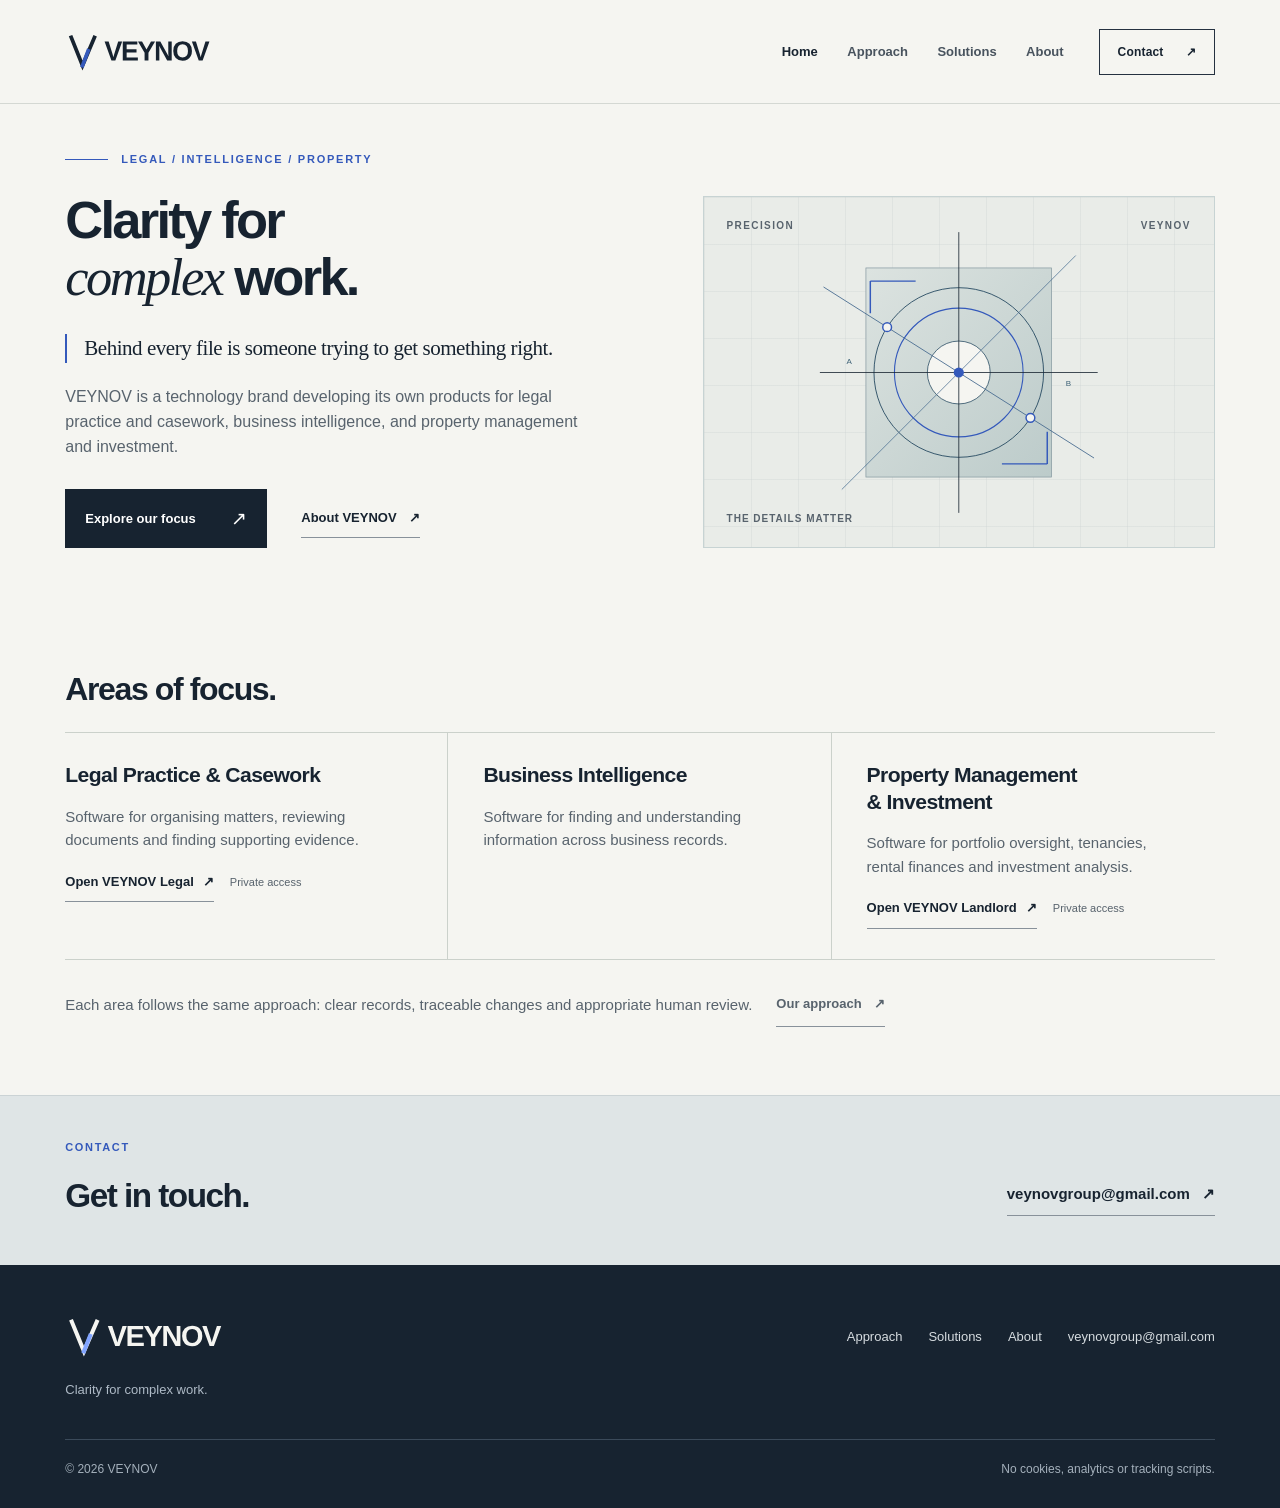
==== commit 8a424ceb: "Connect Legal and Landlord private-access portals" ====
--- a/index.html
+++ b/index.html
@@ -84,16 +84,18 @@
     <h2 class="section-title" id="focus-title">Areas of focus.</h2>
     <div class="focus-grid">
       <article class="focus-item">
-        <h3><a href="solutions.html#legal">Legal Practice &amp; Casework</a></h3>
+        <h3><a href="https://legal.veynov.com/">Legal Practice &amp; Casework</a></h3>
         <p>Software for organising matters, reviewing documents and finding supporting evidence.</p>
+        <div class="product-entry"><a href="https://legal.veynov.com/">Open VEYNOV Legal <span aria-hidden="true">↗</span></a><span class="product-stage">Private access</span></div>
       </article>
       <article class="focus-item">
         <h3><a href="solutions.html#intelligence">Business Intelligence</a></h3>
         <p>Software for finding and understanding information across business records.</p>
       </article>
       <article class="focus-item">
-        <h3><a href="solutions.html#property">Property Management &amp; Investment</a></h3>
+        <h3><a href="https://landlord.veynov.com/">Property Management &amp; Investment</a></h3>
         <p>Software for portfolio oversight, tenancies, rental finances and investment analysis.</p>
+        <div class="product-entry"><a href="https://landlord.veynov.com/">Open VEYNOV Landlord <span aria-hidden="true">↗</span></a><span class="product-stage">Private access</span></div>
       </article>
     </div>
     <p class="focus-note">Each area follows the same approach: clear records, traceable changes and appropriate human review. <a class="text-link" href="platform.html">Our approach <span aria-hidden="true">↗</span></a></p>
--- a/assets/styles.css
+++ b/assets/styles.css
@@ -94,6 +94,11 @@
 .focus-item h3 a:focus-visible{outline-width:2px;outline-offset:5px}
 .focus-item p{max-width:330px;margin-top:16px;color:var(--muted);font-size:15px;line-height:1.55}
 .focus-note{display:flex;flex-wrap:wrap;align-items:center;gap:4px 24px;padding-top:22px;border-top:1px solid var(--line);color:var(--muted);font-size:15px;line-height:1.55}
+/* Clearly labelled product access; no implied public availability. */
+.product-entry{display:flex;align-items:center;flex-wrap:wrap;gap:5px 16px;margin-top:11px}
+.product-entry a{display:inline-flex;align-items:center;gap:9px;min-height:40px;border-bottom:1px solid var(--link-rule);font-size:13px;font-weight:700;line-height:1.4}
+.product-entry a:hover{color:var(--blue)}
+.product-stage{color:var(--muted);font-size:11px;line-height:1.4}
 
 /* Inner pages: introduction */
 .subhero{padding-top:56px;padding-bottom:42px}
@@ -121,6 +126,7 @@
 .solution-card{display:grid;grid-template-columns:70px minmax(0,1fr);gap:27px;align-items:start;padding:29px 0 31px;border-bottom:1px solid var(--list-rule)}
 .solution-num{color:var(--blue);font-size:11px;font-weight:750;letter-spacing:.14em}
 .solution-card h2{max-width:780px;font-size:clamp(27px,2.7vw,39px);font-weight:550;line-height:1.14;letter-spacing:-.039em}
+.solution-card h2 a:hover{text-decoration:underline;text-underline-offset:5px}
 .solution-card p{max-width:65ch;margin-top:13px;color:var(--muted);font-size:15px;line-height:1.58}
 .solution-card .boundary{margin-top:10px;color:var(--ink);font-size:14px;line-height:1.55}
 
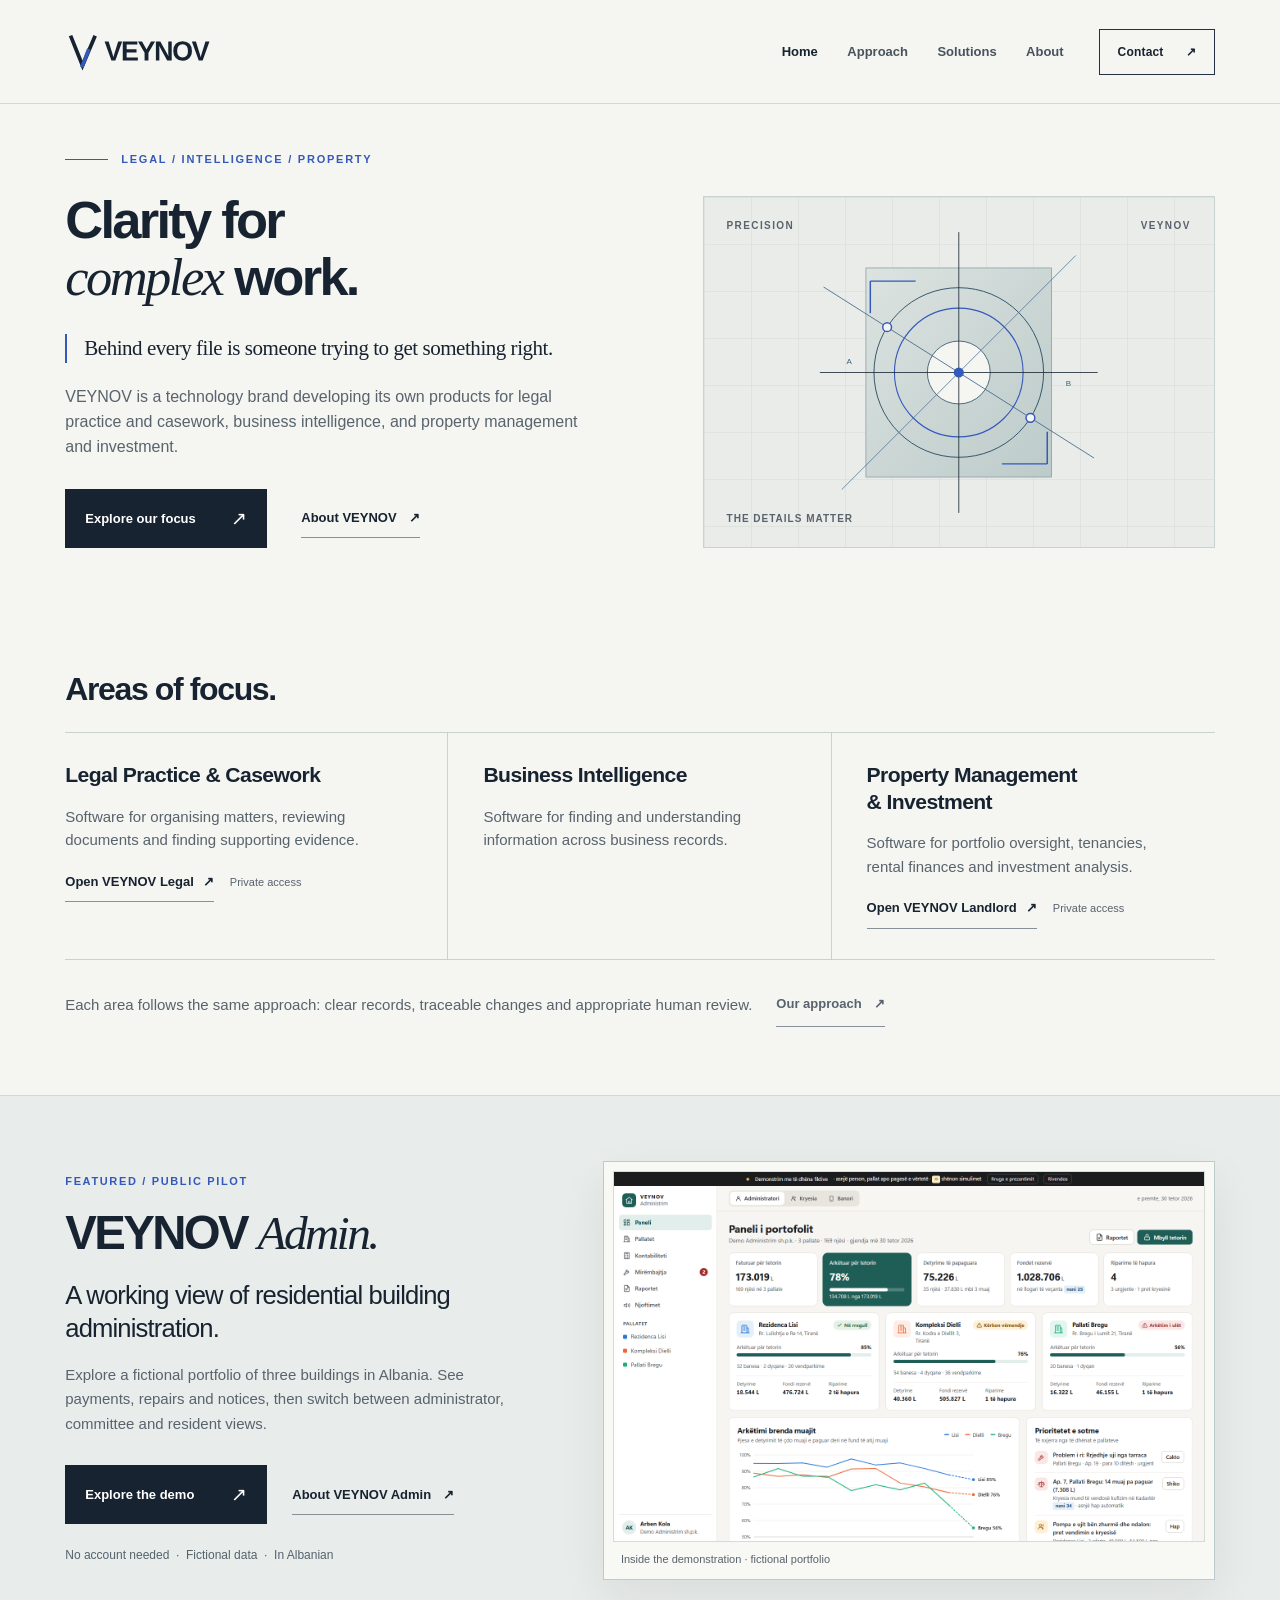
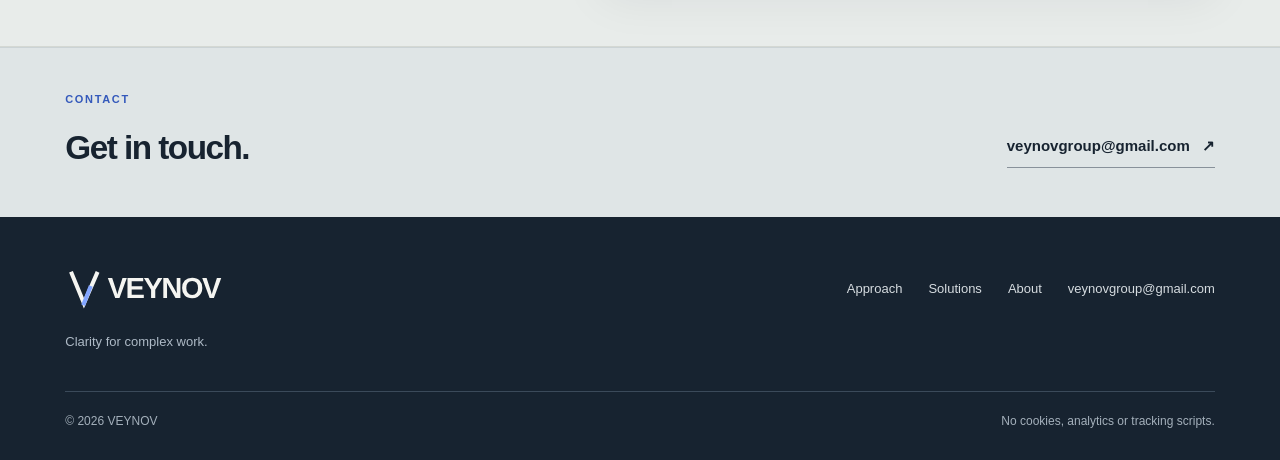
==== commit 629f8ab7: "Introduce VEYNOV Admin public pilot within Property" ====
--- a/index.html
+++ b/index.html
@@ -93,12 +93,34 @@
         <p>Software for finding and understanding information across business records.</p>
       </article>
       <article class="focus-item">
-        <h3><a href="https://landlord.veynov.com/">Property Management &amp; Investment</a></h3>
+        <h3><a href="solutions.html#property">Property Management &amp; Investment</a></h3>
         <p>Software for portfolio oversight, tenancies, rental finances and investment analysis.</p>
         <div class="product-entry"><a href="https://landlord.veynov.com/">Open VEYNOV Landlord <span aria-hidden="true">↗</span></a><span class="product-stage">Private access</span></div>
       </article>
     </div>
     <p class="focus-note">Each area follows the same approach: clear records, traceable changes and appropriate human review. <a class="text-link" href="platform.html">Our approach <span aria-hidden="true">↗</span></a></p>
+  </section>
+
+  <section class="admin-feature" aria-labelledby="admin-feature-title">
+    <div class="frame admin-feature-inner">
+      <div class="admin-feature-copy">
+        <p class="section-no">Featured / Public pilot</p>
+        <h2 id="admin-feature-title">VEYNOV <em>Admin.</em></h2>
+        <p class="admin-feature-lead">A working view of residential building administration.</p>
+        <p class="admin-feature-text">Explore a fictional portfolio of three buildings in Albania. See payments, repairs and notices, then switch between administrator, committee and resident views.</p>
+        <div class="admin-feature-actions">
+          <a class="primary-btn" href="https://tirona20-dotcom.github.io/veynov-albania-admin-demo/">Explore the demo <span class="arrow" aria-hidden="true">↗</span></a>
+          <a class="text-link" href="admin.html">About VEYNOV Admin <span aria-hidden="true">↗</span></a>
+        </div>
+        <p class="admin-feature-meta">No account needed &nbsp;·&nbsp; Fictional data &nbsp;·&nbsp; In Albanian</p>
+      </div>
+      <figure class="admin-preview">
+        <a href="admin.html" aria-label="View VEYNOV Admin pilot details">
+          <img src="assets/admin-portfolio-demo.png" width="1440" height="900" alt="Preview of the VEYNOV Admin demonstration dashboard showing three fictional apartment buildings, payments, reserves and maintenance" loading="lazy" decoding="async">
+        </a>
+        <figcaption>Inside the demonstration · fictional portfolio</figcaption>
+      </figure>
+    </div>
   </section>
 
   <section class="band" aria-labelledby="contact-title">
--- a/assets/styles.css
+++ b/assets/styles.css
@@ -263,3 +263,60 @@
   .footer-tagline,.footer-links a,.footer-bottom{color:#000}
   .hero-visual{break-inside:avoid}
 }
+
+/* VEYNOV Admin public pilot: a restrained editorial product showcase. */
+.admin-feature{background:#e8ecea;border-top:1px solid var(--rule);border-bottom:1px solid var(--rule)}
+.admin-feature-inner{display:grid;grid-template-columns:minmax(0,.87fr) minmax(0,1.13fr);align-items:center;gap:clamp(32px,5.2vw,78px);padding-top:65px;padding-bottom:66px}
+.admin-feature-copy h2{margin-top:20px;font-size:clamp(36px,3.7vw,54px);font-weight:570;letter-spacing:-.055em;line-height:1.08}
+.admin-feature-copy h2 em{font-family:var(--serif);font-weight:400}
+.admin-feature-lead{max-width:420px;margin-top:20px;font-size:clamp(21px,2vw,28px);line-height:1.28;letter-spacing:-.033em}
+.admin-feature-text{max-width:470px;margin-top:18px;color:var(--muted);font-size:15px;line-height:1.66}
+.admin-feature-actions{display:flex;align-items:center;flex-wrap:wrap;gap:12px 25px;margin-top:28px}
+.admin-feature-meta{margin-top:22px;color:#55636c;font-size:12px;line-height:1.65}
+.admin-preview{margin:0;min-width:0;padding:9px;background:#f8f8f5;border:1px solid #bdcacb;box-shadow:0 18px 45px #17233012}
+.admin-preview a{display:block;overflow:hidden;border:1px solid #d5dbd7}
+.admin-preview img{display:block;width:100%;height:auto}
+.admin-preview figcaption,.admin-page-image figcaption{padding:10px 8px 3px;color:var(--muted);font-size:11px;line-height:1.4}
+.property-products{margin-top:23px;border-top:1px solid var(--line)}
+.property-product{display:flex;justify-content:space-between;align-items:center;gap:16px 35px;padding:21px 0;border-bottom:1px solid var(--line)}
+.property-product h3{font-size:17px;font-weight:650;letter-spacing:-.02em}
+.property-product h3 a:hover{text-decoration:underline;text-underline-offset:4px}
+.solution-card .property-product p{margin-top:6px;font-size:13px;line-height:1.5}
+.property-product>a{display:inline-flex;gap:10px;align-items:center;flex-shrink:0;min-height:44px;border-bottom:1px solid var(--link-rule);font-size:13px;font-weight:700}
+.property-product>a:hover{color:var(--blue)}
+.admin-page-hero{padding-top:56px;padding-bottom:44px}
+.admin-page-deck{margin-top:17px;max-width:730px;font-size:clamp(23px,2.1vw,31px);line-height:1.28;letter-spacing:-.035em}
+.admin-page-hero .lead{margin-top:17px}
+.admin-page-showcase{padding-top:0;padding-bottom:39px}
+.admin-page-image{margin:0;padding:10px;border:1px solid var(--rule);background:#fff}
+.admin-page-image img{display:block;width:100%;height:auto;border:1px solid #dce0de}
+.admin-page-detail{padding-top:25px;padding-bottom:77px}
+.admin-detail-heading .section-title{margin-top:18px}
+.admin-detail-grid{display:grid;grid-template-columns:repeat(3,minmax(0,1fr));margin-top:25px;border-top:1px solid var(--line)}
+.admin-detail-grid article{padding:26px 30px 22px 0;border-right:1px solid var(--line)}
+.admin-detail-grid article+article{padding-left:30px}
+.admin-detail-grid article:last-child{border-right:0}
+.admin-detail-grid h3{margin-top:17px;font-size:clamp(19px,1.7vw,23px);line-height:1.23;letter-spacing:-.028em}
+.admin-detail-grid p{margin-top:13px;color:var(--muted);font-size:15px;line-height:1.62}
+.admin-page-limit{max-width:890px;margin-top:19px;padding-top:22px;border-top:1px solid var(--rule);color:var(--muted);font-size:13px;line-height:1.65}
+@media(max-width:900px){
+  .admin-feature-inner{grid-template-columns:1fr;gap:30px;padding-top:50px;padding-bottom:48px}
+  .admin-feature-copy{max-width:710px}
+}
+@media(max-width:760px){
+  .admin-feature-inner{padding-top:39px;padding-bottom:39px}
+  .admin-feature-copy h2{font-size:39px}
+  .admin-feature-lead{font-size:23px}
+  .admin-feature-actions{gap:8px 23px}
+  .admin-feature-meta{font-size:11px}
+  .admin-preview{padding:5px}
+  .property-product{align-items:flex-start;flex-direction:column;gap:9px;padding:18px 0}
+  .property-product>a{min-height:38px}
+  .admin-page-hero{padding-top:42px;padding-bottom:29px}
+  .admin-page-deck{font-size:24px}
+  .admin-page-showcase{padding-bottom:21px}
+  .admin-page-image{padding:5px}
+  .admin-page-detail{padding-top:20px;padding-bottom:44px}
+  .admin-detail-grid{display:block;margin-top:20px}
+  .admin-detail-grid article,.admin-detail-grid article+article{padding:23px 0 26px;border-right:0;border-bottom:1px solid var(--line)}
+}
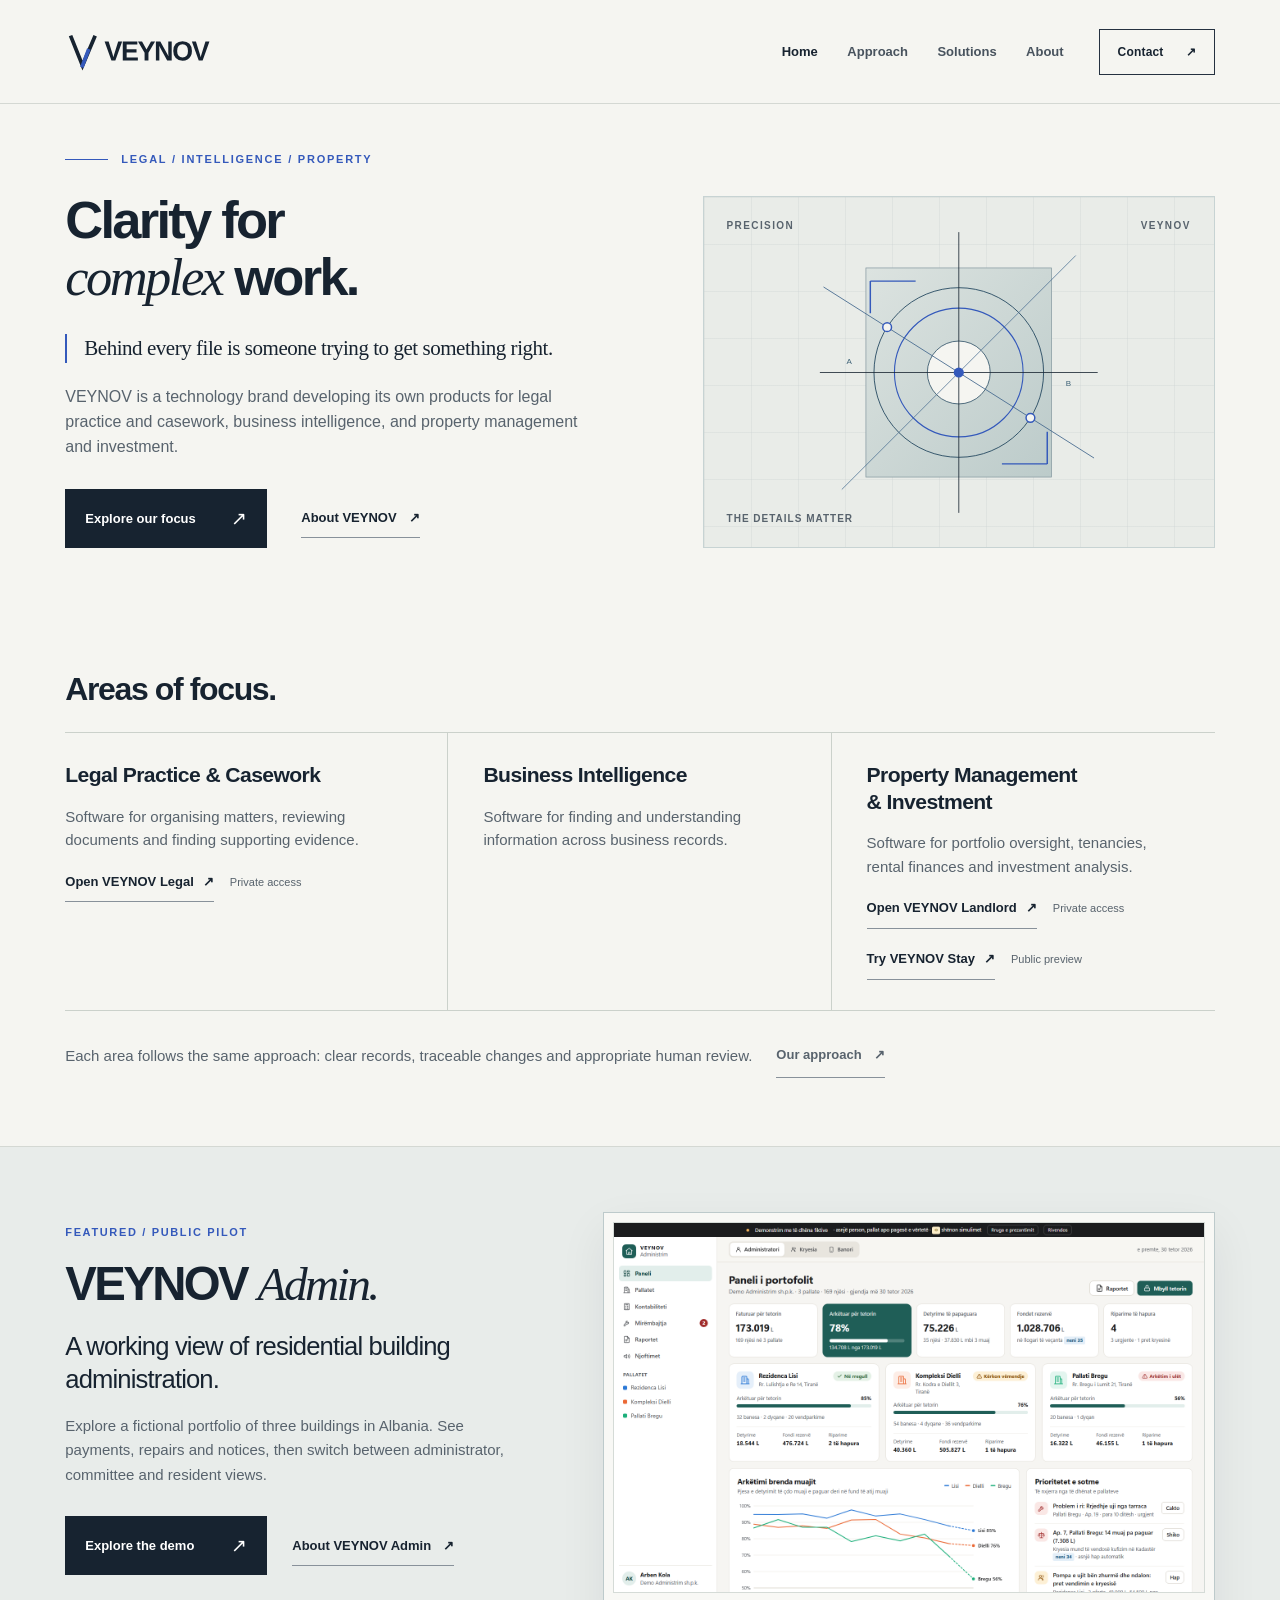
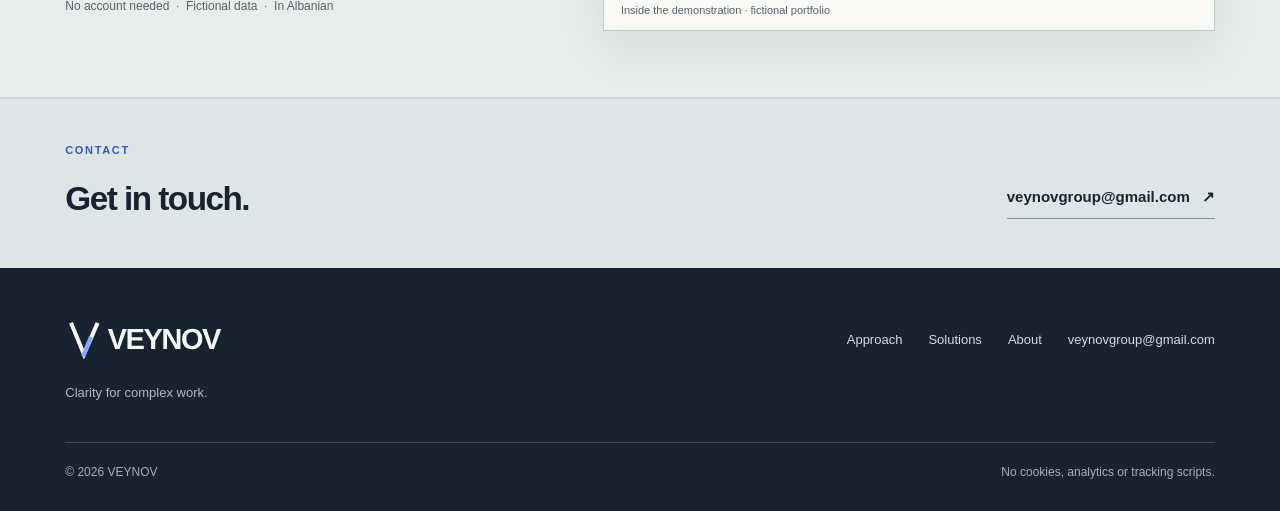
==== commit f6cb9271: "Publish fictional-data VEYNOV Stay interactive preview" ====
--- a/index.html
+++ b/index.html
@@ -96,6 +96,7 @@
         <h3><a href="solutions.html#property">Property Management &amp; Investment</a></h3>
         <p>Software for portfolio oversight, tenancies, rental finances and investment analysis.</p>
         <div class="product-entry"><a href="https://landlord.veynov.com/">Open VEYNOV Landlord <span aria-hidden="true">↗</span></a><span class="product-stage">Private access</span></div>
+        <div class="product-entry"><a href="stay.html">Try VEYNOV Stay <span aria-hidden="true">↗</span></a><span class="product-stage">Public preview</span></div>
       </article>
     </div>
     <p class="focus-note">Each area follows the same approach: clear records, traceable changes and appropriate human review. <a class="text-link" href="platform.html">Our approach <span aria-hidden="true">↗</span></a></p>
